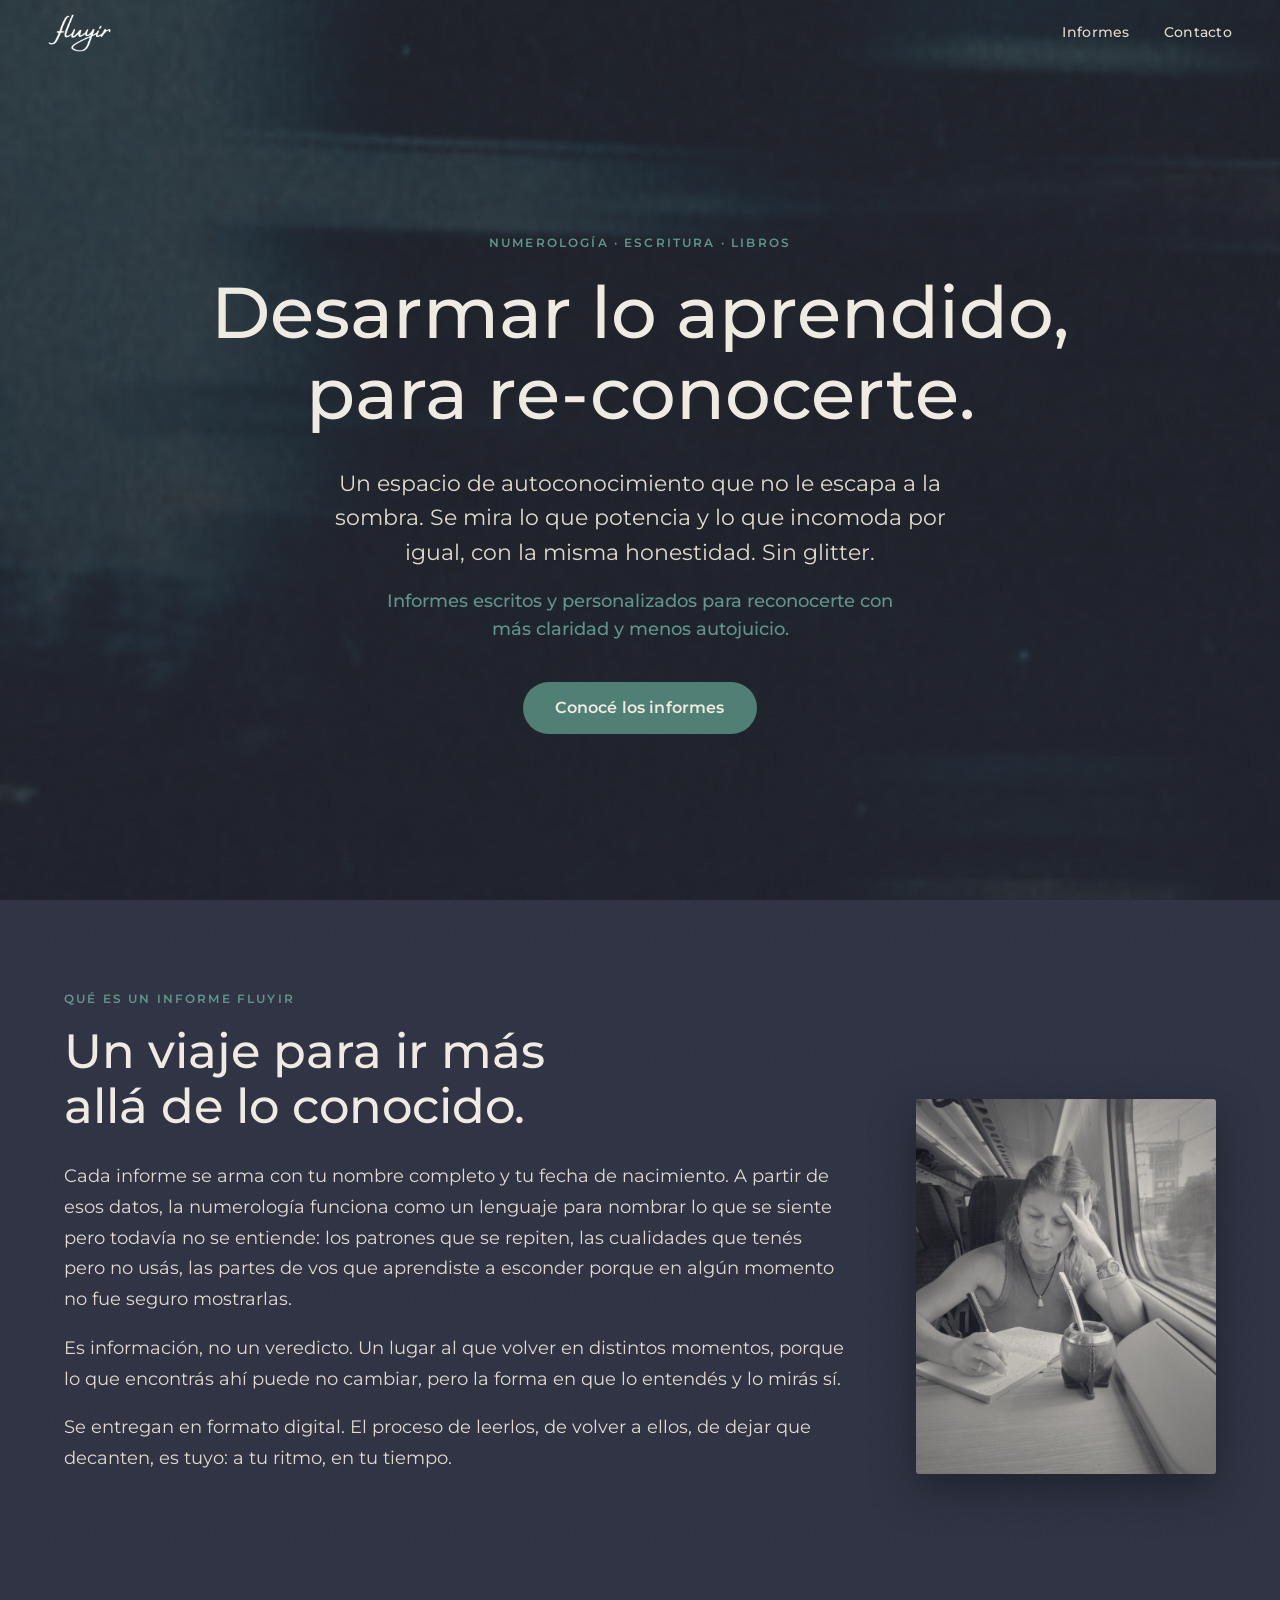
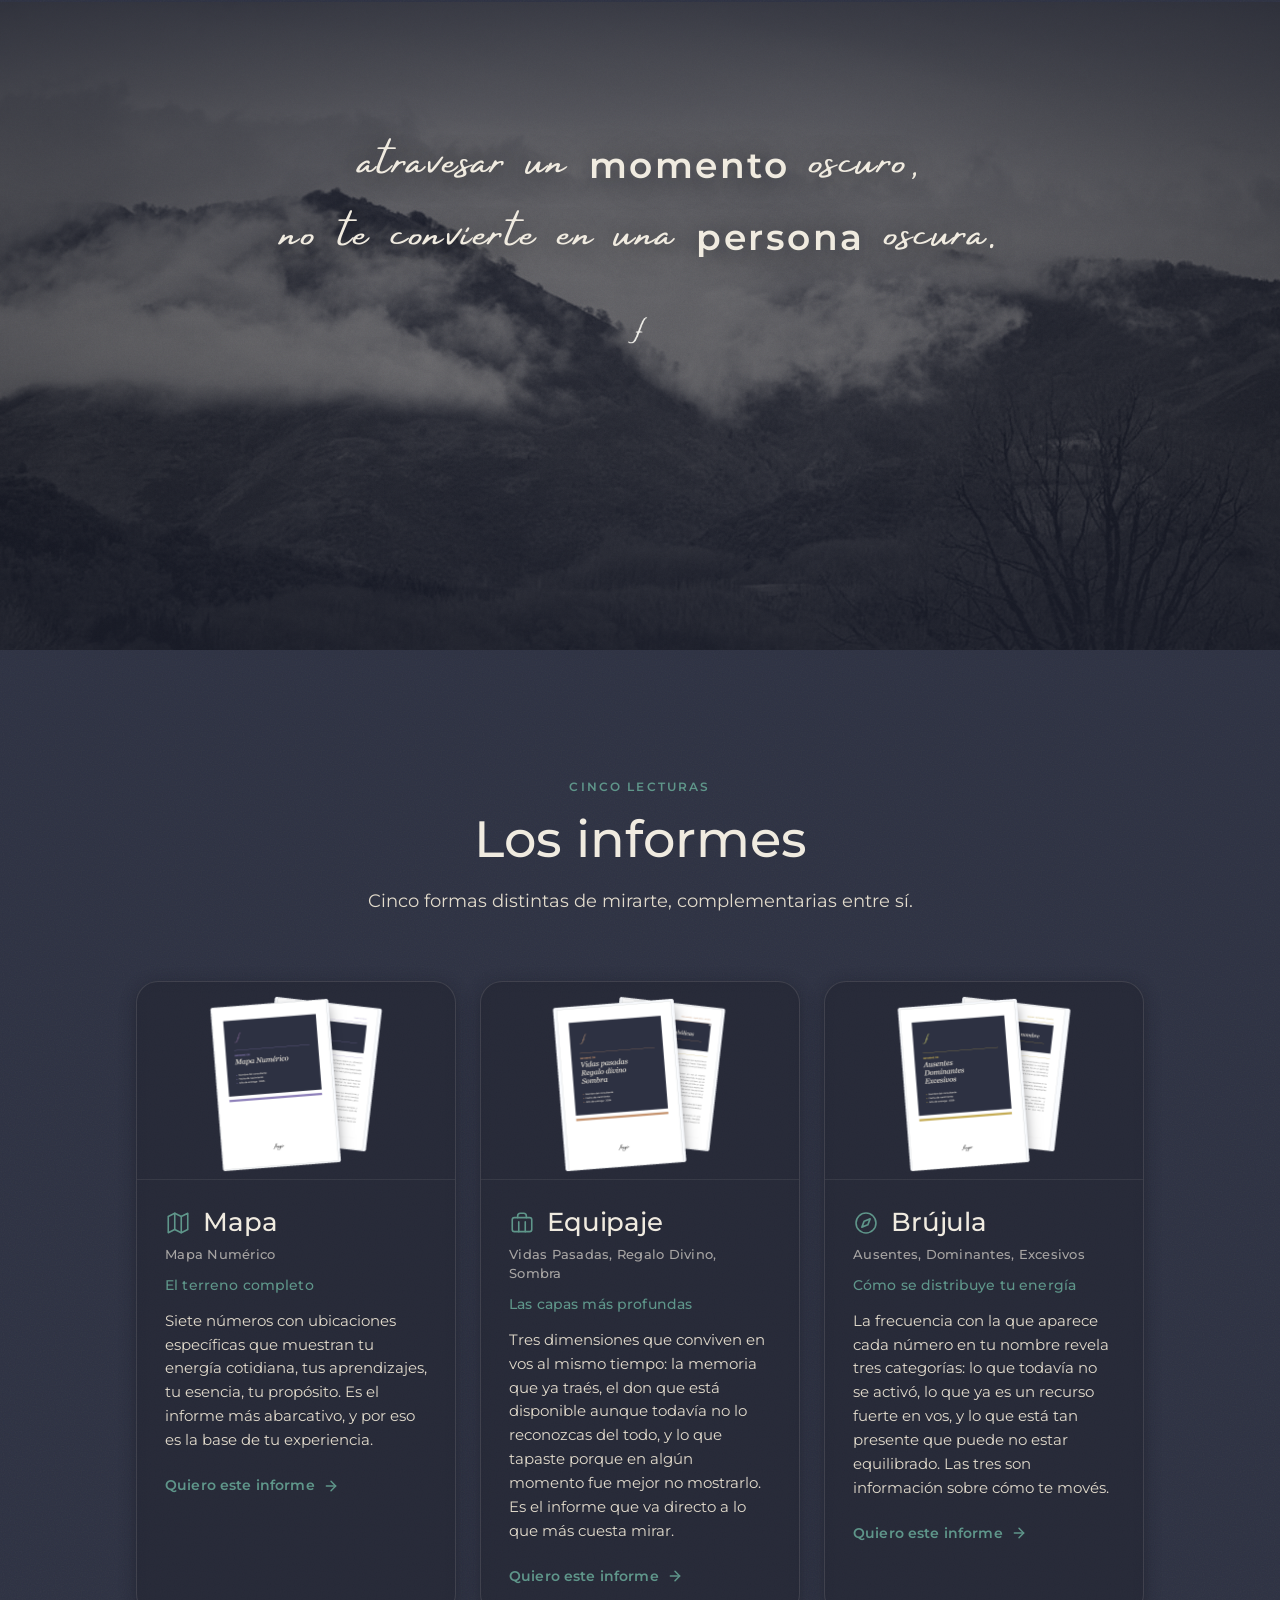
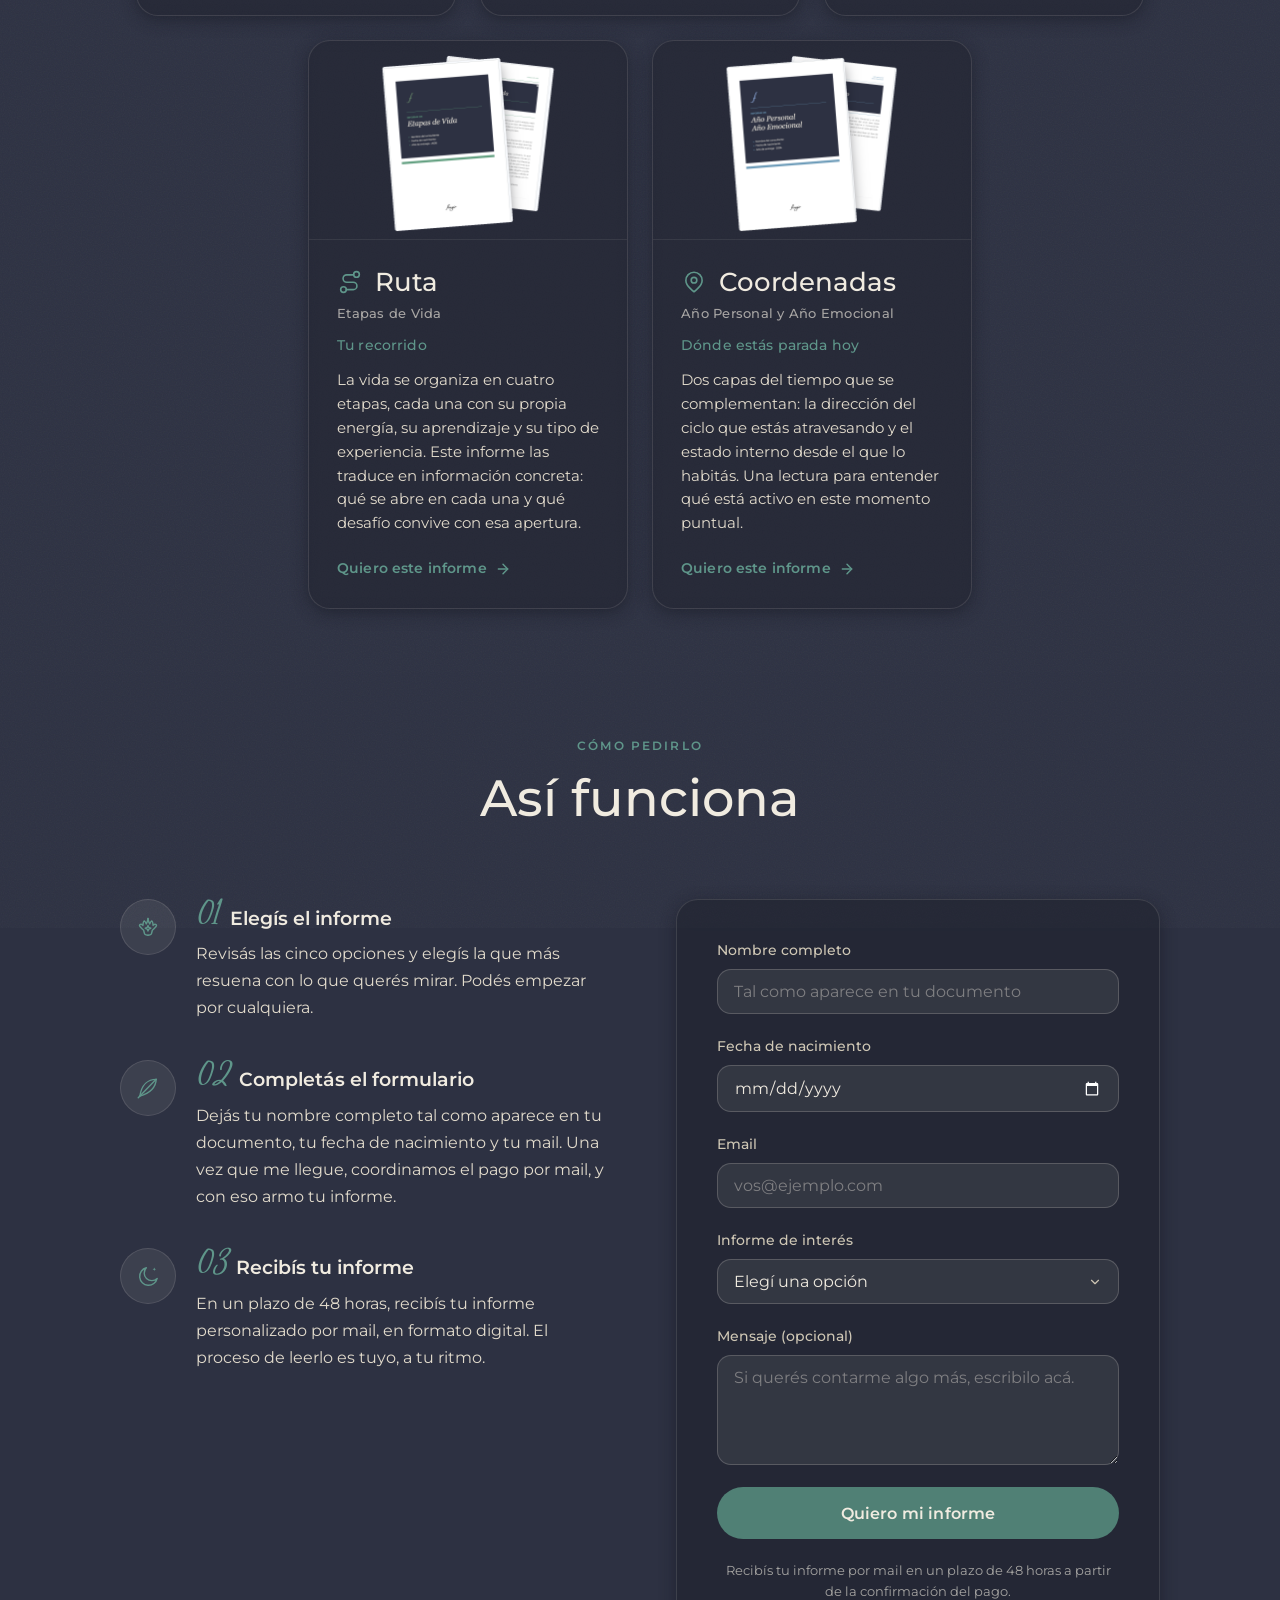
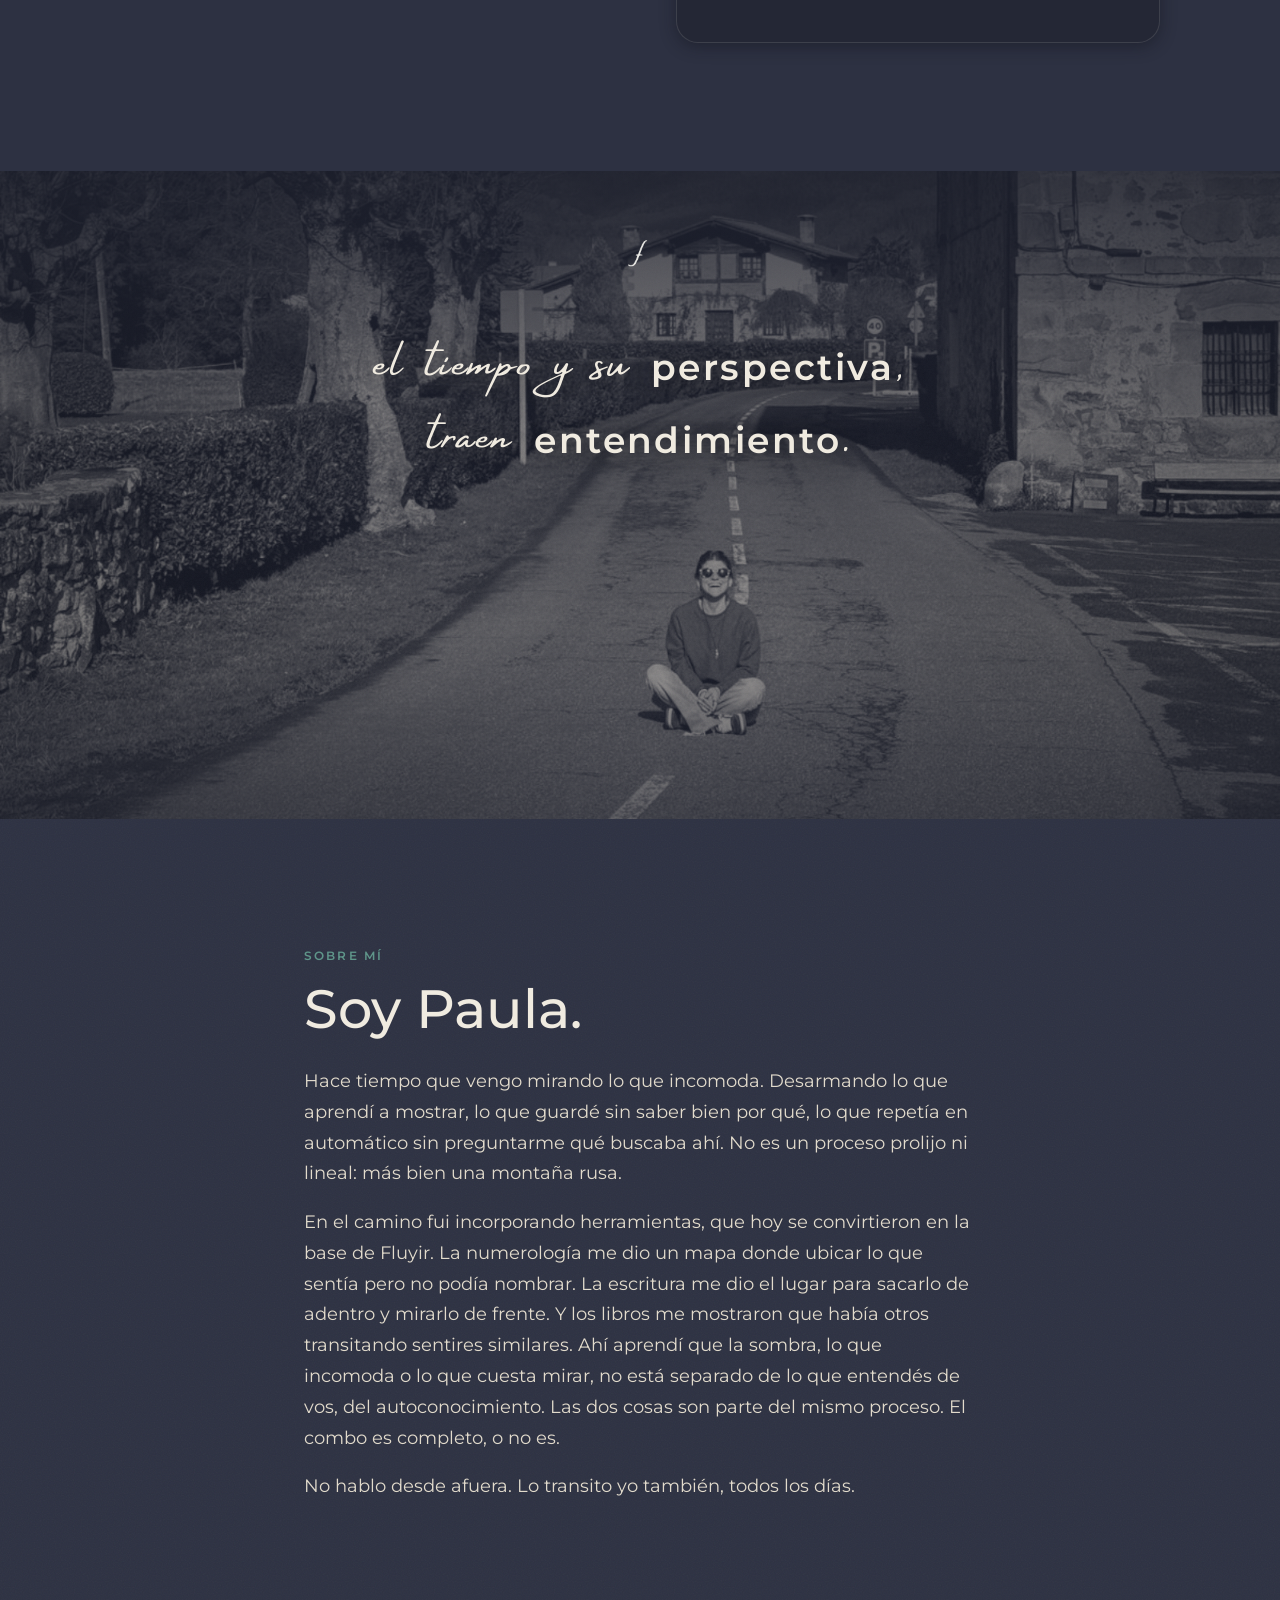
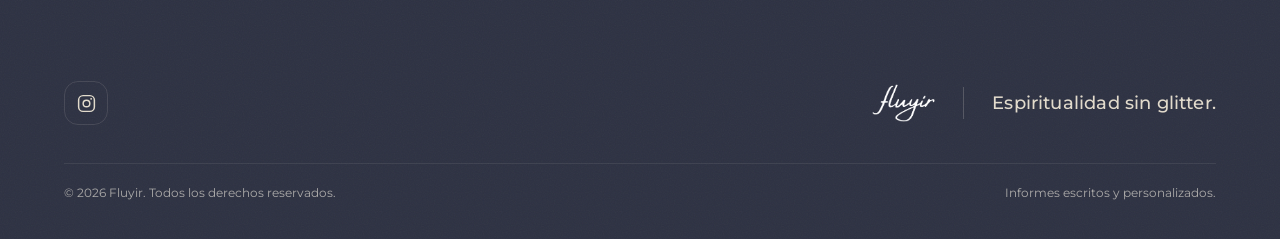
==== index.html @ 2b08aa86 "Mobile: fix date input width, second quote text lower and centered" ====
<!DOCTYPE html>
<html lang="es">
<head>
  <meta charset="utf-8">
  <meta name="viewport" content="width=device-width, initial-scale=1">
  <title>Fluyir · Espiritualidad sin glitter</title>
  <meta name="description" content="Informes escritos y personalizados de numerología para reconocerte con más claridad y menos autojuicio.">

  <link rel="stylesheet" href="_ds/fluyir-design-system-b40d3434-4b3b-41a9-a6b1-4f23c2229881/tokens/fonts.css">
  <link rel="stylesheet" href="_ds/fluyir-design-system-b40d3434-4b3b-41a9-a6b1-4f23c2229881/tokens/colors.css">
  <link rel="stylesheet" href="_ds/fluyir-design-system-b40d3434-4b3b-41a9-a6b1-4f23c2229881/tokens/typography.css">
  <link rel="stylesheet" href="_ds/fluyir-design-system-b40d3434-4b3b-41a9-a6b1-4f23c2229881/tokens/spacing.css">
  <link rel="stylesheet" href="_ds/fluyir-design-system-b40d3434-4b3b-41a9-a6b1-4f23c2229881/tokens/effects.css">
  <link rel="stylesheet" href="_ds/fluyir-design-system-b40d3434-4b3b-41a9-a6b1-4f23c2229881/tokens/base.css">

  <style>
    html { scroll-behavior: smooth; scroll-padding-top: 84px; }
    body { background: var(--night); margin: 0; }

    @keyframes flGlow {
      0%, 100% { opacity: .45; transform: translate(-50%, -50%) scale(1); }
      50%       { opacity: .85; transform: translate(-50%, -50%) scale(1.1); }
    }
    @keyframes flFloat {
      0%, 100% { transform: translateY(0); }
      50%       { transform: translateY(-12px); }
    }

    /* ---- Botones ---- */
    .fl-btn {
      display: inline-flex;
      align-items: center;
      justify-content: center;
      font-family: var(--font-body);
      font-weight: 600;
      letter-spacing: 0.01em;
      border-radius: var(--radius-pill);
      cursor: pointer;
      text-decoration: none;
      border: none;
      transition: background 0.25s var(--ease-flow), color 0.25s var(--ease-flow), transform 0.15s var(--ease-flow);
      white-space: nowrap;
    }
    .fl-btn:hover { transform: translateY(-1px); }
    .fl-btn-primary { background: var(--turquoise); color: var(--cream); }
    .fl-btn-primary:hover { background: var(--turquoise-soft); color: var(--cream); }
    .fl-btn-lg { font-size: 1rem; padding: 0 32px; height: 52px; }
    .fl-btn-full { width: 100%; }

    /* ---- Inputs del formulario ---- */
    .fl-field { display: flex; flex-direction: column; gap: 8px; font-family: var(--font-body); }
    .fl-label { font-size: 0.875rem; font-weight: 500; color: var(--cream-300); }
    .fl-input, .fl-textarea {
      width: 100%;
      padding: 12px 16px;
      font-family: var(--font-body);
      font-size: 1rem;
      color: var(--cream);
      background: var(--cream-a08);
      border: 1px solid var(--border-strong);
      border-radius: var(--radius-md);
      outline: none;
      transition: border-color 0.2s var(--ease-flow), box-shadow 0.2s var(--ease-flow);
      color-scheme: dark;
      box-sizing: border-box;
    }
    .fl-input::placeholder, .fl-textarea::placeholder { color: var(--cream-a40); }
    .fl-input:focus, .fl-textarea:focus {
      border-color: var(--turquoise-soft);
      box-shadow: 0 0 0 3px var(--ring);
    }
    .fl-textarea { resize: vertical; min-height: 110px; }

    /* Select */
    .fl-select {
      width: 100%;
      padding: 12px 44px 12px 16px;
      font-family: var(--font-body);
      font-size: 1rem;
      color: var(--cream);
      background-color: var(--cream-a08);
      background-image: url("data:image/svg+xml,%3Csvg xmlns='http://www.w3.org/2000/svg' width='14' height='14' viewBox='0 0 24 24' fill='none' stroke='%23CFC7B5' stroke-width='2' stroke-linecap='round' stroke-linejoin='round'%3E%3Cpolyline points='6 9 12 15 18 9'/%3E%3C/svg%3E");
      background-repeat: no-repeat;
      background-position: right 16px center;
      border: 1px solid var(--border-strong);
      border-radius: var(--radius-md);
      outline: none;
      appearance: none;
      -webkit-appearance: none;
      cursor: pointer;
      color-scheme: dark;
      box-sizing: border-box;
      transition: border-color 0.2s var(--ease-flow), box-shadow 0.2s var(--ease-flow);
    }
    .fl-select:focus {
      border-color: var(--turquoise-soft);
      box-shadow: 0 0 0 3px var(--ring);
    }
    .fl-select option { background-color: var(--night); color: var(--cream); }

    /* ---- Instagram hover ---- */
    .fl-ig:hover { color: var(--link) !important; border-color: var(--cream-a40) !important; }

    /* ---- Cards: acordeón mobile ---- */
    .fl-card-toggle { display: none; }

    @media (max-width: 760px) {
      /* Lista apilada */
      .fl-cards-wrap { flex-direction: column !important; align-items: stretch !important; }
      .fl-card {
        flex: 1 1 100% !important;
        max-width: 100% !important;
        flex-direction: column !important;
        overflow: hidden !important;
      }

      /* Botón toggle */
      .fl-card-toggle {
        display: flex;
        align-items: center;
        justify-content: space-between;
        gap: 12px;
        width: 100%;
        background: none;
        border: none;
        padding: 18px 20px;
        cursor: pointer;
        text-align: left;
        color: inherit;
        font-family: var(--font-body);
      }
      .fl-card-toggle-left { display: flex; align-items: center; gap: 14px; min-width: 0; }
      .fl-card-toggle-titles { display: flex; flex-direction: column; gap: 5px; min-width: 0; }

      /* Título: grande, peso heading */
      .fl-card-toggle-title {
        font-family: var(--font-body);
        font-size: 1.35rem;
        font-weight: 500;
        color: var(--cream);
        line-height: 1.1;
        letter-spacing: -0.01em;
      }
      /* Tagline: oculto en mobile */
      .fl-card-toggle-sub { display: none; }

      /* Chevron */
      .fl-chevron { flex: none; color: var(--cream-a40); transition: transform 0.3s var(--ease-flow); }
      .fl-card.is-open .fl-chevron { transform: rotate(180deg); color: var(--turquoise-soft); }
      .fl-card.is-open { border-color: var(--turquoise-soft); }

      /* Icono en toggle: un poco más pequeño */
      .fl-card-toggle-left > span svg { width: 20px; height: 20px; }

      /* Header desktop oculto en mobile */
      .fl-card-head-desk { display: none !important; }

      /* Subname y bajada del desktop también ocultos en el encabezado del acordeón */
      .fl-card-content > span { display: none; }

      /* Contenido: oculto por defecto, visible al abrir */
      .fl-card-content {
        display: none !important;
        flex-direction: column;
        align-items: flex-start;
        padding: 0 20px 20px;
        gap: 8px;
        order: 2;
      }
      .fl-card.is-open .fl-card-content { display: flex !important; padding: 4px 20px 20px !important; gap: 6px !important; }
      .fl-card.is-open .fl-card-content p { margin: 0 !important; }
      .fl-card.is-open .fl-card-content a { margin-top: 12px !important; }

      /* Imagen: siempre oculta en mobile; aparece DESPUÉS del texto (order) */
      .fl-card-img-wrap {
        display: none !important;
        order: 3;
        border-bottom: none !important;
        border-top: 1px solid var(--cream-a08);
      }
      .fl-card.is-open .fl-card-img-wrap {
        display: block !important;
        width: 100%;
      }
      .fl-card.is-open .fl-card-img-wrap img {
        aspect-ratio: 16/9;
        object-fit: cover;
        width: 100%;
        border-radius: 0;
        display: block;
      }

      /* Toggle en order 1 para que quede arriba siempre */
      .fl-card-toggle { order: 1; }

      /* Quees: foto de Paula más chica */
      .fl-quees { align-items: center !important; flex-direction: column !important; }
      .fl-quees-img { flex: 1 1 100% !important; max-width: 200px !important; margin: 0 auto !important; }

      /* Sección frase niebla: texto centrado con más padding lateral */
      .fl-frase-niebla { padding-left: clamp(28px,8vw,48px) !important; padding-right: clamp(28px,8vw,48px) !important; align-items: center !important; }
      .fl-frase-niebla > div[data-reveal] { max-width: 100% !important; }

      /* Formulario: inputs y select a tamaño legible, sin cortes */
      .fl-input, .fl-textarea, .fl-select {
        font-size: 0.95rem !important;
        padding: 11px 14px !important;
      }
      .fl-select { padding-right: 36px !important; }
      .fl-label { font-size: 0.8rem !important; }
      .fl-field { gap: 6px !important; }
      #fl-form { gap: 16px !important; padding: 20px !important; }

      /* Input fecha: mismo ancho que los demás */
      input[type="date"].fl-input {
        display: block !important;
        width: 100% !important;
        max-width: 100% !important;
        box-sizing: border-box !important;
      }

      /* Segunda frase (camino-ruta): texto un poco más abajo y centrado, sin tapar la foto */
      .fl-frase-ruta {
        align-items: flex-start !important;
        padding-top: clamp(60px,14vw,100px) !important;
        padding-left: clamp(28px,8vw,48px) !important;
        padding-right: clamp(28px,8vw,48px) !important;
        background-position: center bottom !important;
      }
      .fl-frase-ruta p { font-size: clamp(1.4rem,5vw,2rem) !important; }

      /* Footer: todo centrado en columna */
      .fl-footer-row {
        flex-direction: column !important;
        align-items: center !important;
        justify-content: center !important;
        text-align: center !important;
        gap: 16px !important;
      }
      .fl-footer-row > div { flex-direction: column !important; align-items: center !important; gap: 12px !important; }
      .fl-footer-row > div > span { display: none !important; } /* ocultar separador vertical */
    }

    @media (max-width: 520px) {
      .fl-hero { padding-top: 100px !important; }
      .fl-step { gap: 14px !important; }
      .fl-step-dot { width: 46px !important; height: 46px !important; }
    }
  </style>
</head>
<body>

<div style="position:relative; width:100%; overflow-x:hidden; color:var(--cream); font-family:var(--font-body); --accent-quiet:var(--turquoise-soft); --glow:var(--turquoise-soft);">

  <!-- FONDO COMPLETO (fondoCompleto = true) -->
  <div style="position:fixed; inset:0; z-index:0; background-image:url('assets/fondo-historias-1.png'); background-size:cover; background-position:center; pointer-events:none;"></div>
  <div style="position:fixed; inset:0; z-index:0; background:linear-gradient(180deg, rgba(31,34,46,0.74) 0%, rgba(31,34,46,0.82) 100%); pointer-events:none;"></div>

  <div style="position:relative; z-index:1;">

  <!-- NAV -->
  <nav id="fl-nav" style="position:fixed; top:0; left:0; right:0; z-index:60; display:flex; align-items:center; justify-content:space-between; gap:16px; padding:14px clamp(20px,5vw,48px); background:transparent; transition:transform .35s var(--ease-flow), background .35s var(--ease-flow), backdrop-filter .35s var(--ease-flow);">
    <a href="#top" style="display:flex; align-items:center;"><img src="assets/logo-wordmark-cream-trim.png" alt="fluyir" style="height:38px; width:auto;"></a>
    <div style="display:flex; align-items:center; gap:clamp(18px,4vw,34px);">
      <a href="#informes" style="font-family:var(--font-body); font-size:0.9rem; font-weight:500; letter-spacing:0.02em; color:var(--cream-200);">Informes</a>
      <a href="#contacto" style="font-family:var(--font-body); font-size:0.9rem; font-weight:500; letter-spacing:0.02em; color:var(--cream-200);">Contacto</a>
    </div>
  </nav>

  <!-- HERO · atmosférica (heroVariant = 'atmosferica', showOwnHeroBg = false porque fondoCompleto = true) -->
  <header id="top" class="fl-hero" style="position:relative; min-height:100svh; display:flex; align-items:center; justify-content:center; text-align:center; padding:128px clamp(20px,5vw,48px) clamp(40px,5vw,60px); overflow:hidden;">
    <div class="fl-grain" style="position:absolute; inset:0;"></div>
    <div style="position:relative; max-width:940px;">
      <p class="fl-eyebrow" style="text-align:center;">Numerología · Escritura · Libros</p>
      <h1 style="font-family:var(--font-body); font-weight:500; font-size:clamp(2.4rem,6vw,4.5rem); line-height:1.12; color:var(--cream); margin:20px 0 0; text-wrap:balance;">Desarmar lo aprendido, para re-conocerte.</h1>
      <p style="font-family:var(--font-body); font-weight:400; font-size:clamp(1.05rem,2vw,1.35rem); line-height:1.6; color:var(--cream-200); max-width:640px; margin:32px auto 0;">Un espacio de autoconocimiento que no le escapa a la sombra. Se mira lo que potencia y lo que incomoda por igual, con la misma honestidad. Sin glitter.</p>
      <p style="font-family:var(--font-body); font-weight:500; font-size:clamp(0.95rem,1.5vw,1.1rem); line-height:1.6; color:var(--glow); max-width:540px; margin:18px auto 0;">Informes escritos y personalizados para reconocerte con más claridad y menos autojuicio.</p>
      <div style="margin-top:38px; display:flex; justify-content:center;">
        <a href="#informes" class="fl-btn fl-btn-primary fl-btn-lg">Conocé los informes</a>
      </div>
    </div>
  </header>

  <!-- QUÉ ES UN INFORME -->
  <section style="position:relative; overflow:hidden; padding:clamp(56px,7vw,92px) clamp(20px,5vw,48px) clamp(76px,10vw,132px); background:transparent;">
    <div class="fl-grain" style="position:absolute; inset:0; pointer-events:none;"></div>
    <div data-reveal class="fl-quees" style="position:relative; max-width:var(--container-wide); margin:0 auto; display:flex; flex-wrap:wrap; gap:clamp(36px,6vw,72px); align-items:flex-end;">
      <div style="flex:1 1 440px; min-width:0;">
        <p class="fl-eyebrow">Qué es un informe Fluyir</p>
        <h2 style="font-family:var(--font-body); font-weight:500; font-size:clamp(1.9rem,4.4vw,3rem); line-height:1.16; color:var(--cream); margin:16px 0 0; text-wrap:balance;">Un viaje para ir más allá de lo conocido.</h2>
        <p style="font-size:clamp(1rem,1.6vw,1.1rem); line-height:1.75; color:var(--cream-200); margin:26px 0 0;">Cada informe se arma con tu nombre completo y tu fecha de nacimiento. A partir de esos datos, la numerología funciona como un lenguaje para nombrar lo que se siente pero todavía no se entiende: los patrones que se repiten, las cualidades que tenés pero no usás, las partes de vos que aprendiste a esconder porque en algún momento no fue seguro mostrarlas.</p>
        <p style="font-size:clamp(1rem,1.6vw,1.1rem); line-height:1.75; color:var(--cream-200); margin:18px 0 0;">Es información, no un veredicto. Un lugar al que volver en distintos momentos, porque lo que encontrás ahí puede no cambiar, pero la forma en que lo entendés y lo mirás sí.</p>
        <p style="font-size:clamp(1rem,1.6vw,1.1rem); line-height:1.75; color:var(--cream-200); margin:18px 0 0;">Se entregan en formato digital. El proceso de leerlos, de volver a ellos, de dejar que decanten, es tuyo: a tu ritmo, en tu tiempo.</p>
      </div>
      <div class="fl-quees-img" style="flex:0 1 300px; max-width:320px;">
        <img src="assets/escritura-tren.png" alt="Paula escribiendo" style="display:block; width:100%; aspect-ratio:4/5; object-fit:cover; border-radius:3px; box-shadow:var(--shadow-lg);">
      </div>
    </div>
  </section>

  <!-- FRASE DESTACADA · niebla -->
  <section class="fl-frase-niebla" style="position:relative; min-height:clamp(440px,72vh,660px); display:flex; align-items:flex-start; justify-content:center; text-align:center; padding:clamp(64px,9vw,120px) clamp(20px,5vw,48px); background-image:url('assets/montana-niebla.png'); background-size:cover; background-position:center; overflow:hidden;">
    <div style="position:absolute; inset:0; background:linear-gradient(180deg, rgba(28,31,44,0.82) 0%, rgba(28,31,44,0.42) 40%, rgba(28,31,44,0.30) 70%, rgba(28,31,44,0.58) 100%);"></div>
    <div class="fl-grain" style="position:absolute; inset:0;"></div>
    <div data-reveal style="position:relative; max-width:880px; margin:0;">
      <p style="font-family:var(--font-script); font-weight:400; font-size:clamp(1.9rem,4.4vw,3.1rem); line-height:1.35; letter-spacing:0.05em; color:var(--cream); margin:0; text-wrap:balance; text-shadow:0 2px 28px rgba(12,14,20,0.55);">atravesar un <span style="font-family:var(--font-body); font-weight:600; font-size:0.72em;">momento</span> oscuro,<br>no te convierte en una <span style="font-family:var(--font-body); font-weight:600; font-size:0.72em;">persona</span> oscura.</p>
      <img src="assets/iso-f-cream.png" alt="fluyir" style="width:clamp(58px,7vw,86px); height:auto; display:block; margin:24px auto 0; opacity:0.92;">
    </div>
  </section>

  <!-- LOS INFORMES -->
  <section id="informes" style="position:relative; overflow:hidden; scroll-margin-top:84px; padding:clamp(76px,10vw,132px) clamp(20px,5vw,48px) clamp(44px,5vw,68px); background:transparent;">
    <div class="fl-grain" style="position:absolute; inset:0; pointer-events:none;"></div>
    <div style="position:relative; max-width:var(--container-wide); margin:0 auto;">
      <div data-reveal style="text-align:center; max-width:660px; margin:0 auto clamp(44px,6vw,64px);">
        <p class="fl-eyebrow" style="text-align:center;">Cinco lecturas</p>
        <h2 style="font-family:var(--font-body); font-weight:500; font-size:clamp(2.1rem,5vw,3.2rem); line-height:1.14; color:var(--cream); margin:14px 0 0;">Los informes</h2>
        <p style="font-size:clamp(1rem,1.6vw,1.15rem); line-height:1.65; color:var(--cream-200); margin:18px 0 0;">Cinco formas distintas de mirarte, complementarias entre sí.</p>
      </div>
      <div class="fl-cards-wrap" style="display:flex; flex-wrap:wrap; justify-content:center; gap:24px; max-width:1008px; margin:0 auto;">

        <!-- Card: Mapa -->
        <div class="fl-card" style="flex:0 0 320px; max-width:320px; display:flex; flex-direction:column; align-items:flex-start; background:rgba(31,34,46,0.55); backdrop-filter:blur(10px); -webkit-backdrop-filter:blur(10px); border:1px solid var(--border); border-radius:var(--radius-lg); overflow:hidden; box-shadow:var(--shadow-md);">
          <!-- Header mobile (toggle) -->
          <button class="fl-card-toggle" aria-expanded="false" data-card>
            <div class="fl-card-toggle-left">
              <span style="display:inline-flex; flex:none; color:var(--accent-quiet);">
                <svg width="22" height="22" viewBox="0 0 24 24" fill="none" stroke="currentColor" stroke-width="1.5" stroke-linecap="round" stroke-linejoin="round"><polygon points="3 6 9 3 15 6 21 3 21 18 15 21 9 18 3 21"></polygon><line x1="9" y1="3" x2="9" y2="18"></line><line x1="15" y1="6" x2="15" y2="21"></line></svg>
              </span>
              <div class="fl-card-toggle-titles">
                <span class="fl-card-toggle-title">Mapa</span>
                <span class="fl-card-toggle-sub">Mapa Numérico · El terreno completo</span>
              </div>
            </div>
            <svg class="fl-chevron" width="18" height="18" viewBox="0 0 24 24" fill="none" stroke="currentColor" stroke-width="2" stroke-linecap="round" stroke-linejoin="round"><polyline points="6 9 12 15 18 9"></polyline></svg>
          </button>
          <!-- Imagen -->
          <div class="fl-card-img-wrap" style="width:100%; border-bottom:1px solid var(--cream-a08); overflow:hidden; aspect-ratio:16/10; background:transparent;">
            <img src="assets/mockt-mapa-numerico.png" alt="Vista previa del informe" style="display:block; width:100%; aspect-ratio:16/10; object-fit:cover;">
          </div>
          <!-- Contenido -->
          <div class="fl-card-content" style="display:flex; flex-direction:column; align-items:flex-start; padding:clamp(20px,2.8vw,28px);">
            <div class="fl-card-head-desk" style="display:flex; align-items:center; gap:12px;">
              <span style="display:inline-flex; flex:none; color:var(--accent-quiet);">
                <svg width="26" height="26" viewBox="0 0 24 24" fill="none" stroke="currentColor" stroke-width="1.5" stroke-linecap="round" stroke-linejoin="round"><polygon points="3 6 9 3 15 6 21 3 21 18 15 21 9 18 3 21"></polygon><line x1="9" y1="3" x2="9" y2="18"></line><line x1="15" y1="6" x2="15" y2="21"></line></svg>
              </span>
              <h3 style="font-family:var(--font-body); font-weight:500; font-size:clamp(1.32rem,3vw,1.65rem); line-height:1.08; letter-spacing:-0.005em; color:var(--cream); margin:0;">Mapa</h3>
            </div>
            <span style="display:block; font-family:var(--font-body); font-size:0.8rem; font-weight:500; letter-spacing:0.02em; color:var(--cream-a64); margin-top:8px;">Mapa Numérico</span>
            <span style="display:block; font-family:var(--font-body); font-size:0.9rem; font-weight:500; letter-spacing:0.01em; color:var(--glow); margin-top:11px;">El terreno completo</span>
            <p style="font-size:0.92rem; line-height:1.62; color:var(--cream-200); margin:13px 0 0;">Siete números con ubicaciones específicas que muestran tu energía cotidiana, tus aprendizajes, tu esencia, tu propósito. Es el informe más abarcativo, y por eso es la base de tu experiencia.</p>
            <a href="#contacto" data-informe="Mapa" class="fl-ver-informe" style="display:inline-flex; align-items:center; gap:8px; margin-top:22px; text-decoration:none; font-family:var(--font-body); font-size:0.9rem; font-weight:600; color:var(--link); letter-spacing:0.01em;">
              <span>Quiero este informe</span>
              <svg width="16" height="16" viewBox="0 0 24 24" fill="none" stroke="currentColor" stroke-width="2.2" stroke-linecap="round" stroke-linejoin="round"><line x1="5" y1="12" x2="19" y2="12"></line><polyline points="12 5 19 12 12 19"></polyline></svg>
            </a>
          </div>
        </div>

        <!-- Card: Equipaje -->
        <div class="fl-card" style="flex:0 0 320px; max-width:320px; display:flex; flex-direction:column; align-items:flex-start; background:rgba(31,34,46,0.55); backdrop-filter:blur(10px); -webkit-backdrop-filter:blur(10px); border:1px solid var(--border); border-radius:var(--radius-lg); overflow:hidden; box-shadow:var(--shadow-md);">
          <button class="fl-card-toggle" aria-expanded="false" data-card>
            <div class="fl-card-toggle-left">
              <span style="display:inline-flex; flex:none; color:var(--accent-quiet);">
                <svg width="22" height="22" viewBox="0 0 24 24" fill="none" stroke="currentColor" stroke-width="1.5" stroke-linecap="round" stroke-linejoin="round"><rect x="3" y="7" width="18" height="13" rx="2"></rect><path d="M8 7V5.5A2.5 2.5 0 0 1 10.5 3h3A2.5 2.5 0 0 1 16 5.5V7"></path><line x1="9" y1="11" x2="9" y2="20"></line><line x1="15" y1="11" x2="15" y2="20"></line></svg>
              </span>
              <div class="fl-card-toggle-titles">
                <span class="fl-card-toggle-title">Equipaje</span>
                <span class="fl-card-toggle-sub">Vidas Pasadas · Las capas más profundas</span>
              </div>
            </div>
            <svg class="fl-chevron" width="18" height="18" viewBox="0 0 24 24" fill="none" stroke="currentColor" stroke-width="2" stroke-linecap="round" stroke-linejoin="round"><polyline points="6 9 12 15 18 9"></polyline></svg>
          </button>
          <div class="fl-card-img-wrap" style="width:100%; border-bottom:1px solid var(--cream-a08); overflow:hidden; aspect-ratio:16/10; background:transparent;">
            <img src="assets/mockt-vidas-pasadas.png" alt="Vista previa del informe" style="display:block; width:100%; aspect-ratio:16/10; object-fit:cover;">
          </div>
          <div class="fl-card-content" style="display:flex; flex-direction:column; align-items:flex-start; padding:clamp(20px,2.8vw,28px);">
            <div class="fl-card-head-desk" style="display:flex; align-items:center; gap:12px;">
              <span style="display:inline-flex; flex:none; color:var(--accent-quiet);">
                <svg width="26" height="26" viewBox="0 0 24 24" fill="none" stroke="currentColor" stroke-width="1.5" stroke-linecap="round" stroke-linejoin="round"><rect x="3" y="7" width="18" height="13" rx="2"></rect><path d="M8 7V5.5A2.5 2.5 0 0 1 10.5 3h3A2.5 2.5 0 0 1 16 5.5V7"></path><line x1="9" y1="11" x2="9" y2="20"></line><line x1="15" y1="11" x2="15" y2="20"></line></svg>
              </span>
              <h3 style="font-family:var(--font-body); font-weight:500; font-size:clamp(1.32rem,3vw,1.65rem); line-height:1.08; letter-spacing:-0.005em; color:var(--cream); margin:0;">Equipaje</h3>
            </div>
            <span style="display:block; font-family:var(--font-body); font-size:0.8rem; font-weight:500; letter-spacing:0.02em; color:var(--cream-a64); margin-top:8px;">Vidas Pasadas, Regalo Divino, Sombra</span>
            <span style="display:block; font-family:var(--font-body); font-size:0.9rem; font-weight:500; letter-spacing:0.01em; color:var(--glow); margin-top:11px;">Las capas más profundas</span>
            <p style="font-size:0.92rem; line-height:1.62; color:var(--cream-200); margin:13px 0 0;">Tres dimensiones que conviven en vos al mismo tiempo: la memoria que ya traés, el don que está disponible aunque todavía no lo reconozcas del todo, y lo que tapaste porque en algún momento fue mejor no mostrarlo. Es el informe que va directo a lo que más cuesta mirar.</p>
            <a href="#contacto" data-informe="Equipaje" class="fl-ver-informe" style="display:inline-flex; align-items:center; gap:8px; margin-top:22px; text-decoration:none; font-family:var(--font-body); font-size:0.9rem; font-weight:600; color:var(--link); letter-spacing:0.01em;">
              <span>Quiero este informe</span>
              <svg width="16" height="16" viewBox="0 0 24 24" fill="none" stroke="currentColor" stroke-width="2.2" stroke-linecap="round" stroke-linejoin="round"><line x1="5" y1="12" x2="19" y2="12"></line><polyline points="12 5 19 12 12 19"></polyline></svg>
            </a>
          </div>
        </div>

        <!-- Card: Brújula -->
        <div class="fl-card" style="flex:0 0 320px; max-width:320px; display:flex; flex-direction:column; align-items:flex-start; background:rgba(31,34,46,0.55); backdrop-filter:blur(10px); -webkit-backdrop-filter:blur(10px); border:1px solid var(--border); border-radius:var(--radius-lg); overflow:hidden; box-shadow:var(--shadow-md);">
          <button class="fl-card-toggle" aria-expanded="false" data-card>
            <div class="fl-card-toggle-left">
              <span style="display:inline-flex; flex:none; color:var(--accent-quiet);">
                <svg width="22" height="22" viewBox="0 0 24 24" fill="none" stroke="currentColor" stroke-width="1.5" stroke-linecap="round" stroke-linejoin="round"><circle cx="12" cy="12" r="9.2"></circle><polygon points="15.8 8.2 13.7 13.7 8.2 15.8 10.3 10.3 15.8 8.2"></polygon></svg>
              </span>
              <div class="fl-card-toggle-titles">
                <span class="fl-card-toggle-title">Brújula</span>
                <span class="fl-card-toggle-sub">Ausentes, Dominantes · Tu energía</span>
              </div>
            </div>
            <svg class="fl-chevron" width="18" height="18" viewBox="0 0 24 24" fill="none" stroke="currentColor" stroke-width="2" stroke-linecap="round" stroke-linejoin="round"><polyline points="6 9 12 15 18 9"></polyline></svg>
          </button>
          <div class="fl-card-img-wrap" style="width:100%; border-bottom:1px solid var(--cream-a08); overflow:hidden; aspect-ratio:16/10; background:transparent;">
            <img src="assets/mockt-grilla.png" alt="Vista previa del informe" style="display:block; width:100%; aspect-ratio:16/10; object-fit:cover;">
          </div>
          <div class="fl-card-content" style="display:flex; flex-direction:column; align-items:flex-start; padding:clamp(20px,2.8vw,28px);">
            <div class="fl-card-head-desk" style="display:flex; align-items:center; gap:12px;">
              <span style="display:inline-flex; flex:none; color:var(--accent-quiet);">
                <svg width="26" height="26" viewBox="0 0 24 24" fill="none" stroke="currentColor" stroke-width="1.5" stroke-linecap="round" stroke-linejoin="round"><circle cx="12" cy="12" r="9.2"></circle><polygon points="15.8 8.2 13.7 13.7 8.2 15.8 10.3 10.3 15.8 8.2"></polygon></svg>
              </span>
              <h3 style="font-family:var(--font-body); font-weight:500; font-size:clamp(1.32rem,3vw,1.65rem); line-height:1.08; letter-spacing:-0.005em; color:var(--cream); margin:0;">Brújula</h3>
            </div>
            <span style="display:block; font-family:var(--font-body); font-size:0.8rem; font-weight:500; letter-spacing:0.02em; color:var(--cream-a64); margin-top:8px;">Ausentes, Dominantes, Excesivos</span>
            <span style="display:block; font-family:var(--font-body); font-size:0.9rem; font-weight:500; letter-spacing:0.01em; color:var(--glow); margin-top:11px;">Cómo se distribuye tu energía</span>
            <p style="font-size:0.92rem; line-height:1.62; color:var(--cream-200); margin:13px 0 0;">La frecuencia con la que aparece cada número en tu nombre revela tres categorías: lo que todavía no se activó, lo que ya es un recurso fuerte en vos, y lo que está tan presente que puede no estar equilibrado. Las tres son información sobre cómo te movés.</p>
            <a href="#contacto" data-informe="Brújula" class="fl-ver-informe" style="display:inline-flex; align-items:center; gap:8px; margin-top:22px; text-decoration:none; font-family:var(--font-body); font-size:0.9rem; font-weight:600; color:var(--link); letter-spacing:0.01em;">
              <span>Quiero este informe</span>
              <svg width="16" height="16" viewBox="0 0 24 24" fill="none" stroke="currentColor" stroke-width="2.2" stroke-linecap="round" stroke-linejoin="round"><line x1="5" y1="12" x2="19" y2="12"></line><polyline points="12 5 19 12 12 19"></polyline></svg>
            </a>
          </div>
        </div>

        <!-- Card: Ruta -->
        <div class="fl-card" style="flex:0 0 320px; max-width:320px; display:flex; flex-direction:column; align-items:flex-start; background:rgba(31,34,46,0.55); backdrop-filter:blur(10px); -webkit-backdrop-filter:blur(10px); border:1px solid var(--border); border-radius:var(--radius-lg); overflow:hidden; box-shadow:var(--shadow-md);">
          <button class="fl-card-toggle" aria-expanded="false" data-card>
            <div class="fl-card-toggle-left">
              <span style="display:inline-flex; flex:none; color:var(--accent-quiet);">
                <svg width="22" height="22" viewBox="0 0 24 24" fill="none" stroke="currentColor" stroke-width="1.5" stroke-linecap="round" stroke-linejoin="round"><circle cx="6" cy="19" r="2.6"></circle><circle cx="18" cy="5" r="2.6"></circle><path d="M8.6 19h6.4a3.4 3.4 0 0 0 0-6.8H9a3.4 3.4 0 0 1 0-6.8h6.4"></path></svg>
              </span>
              <div class="fl-card-toggle-titles">
                <span class="fl-card-toggle-title">Ruta</span>
                <span class="fl-card-toggle-sub">Etapas de Vida · Tu recorrido</span>
              </div>
            </div>
            <svg class="fl-chevron" width="18" height="18" viewBox="0 0 24 24" fill="none" stroke="currentColor" stroke-width="2" stroke-linecap="round" stroke-linejoin="round"><polyline points="6 9 12 15 18 9"></polyline></svg>
          </button>
          <div class="fl-card-img-wrap" style="width:100%; border-bottom:1px solid var(--cream-a08); overflow:hidden; aspect-ratio:16/10; background:transparent;">
            <img src="assets/mockt-etapas-de-vida.png" alt="Vista previa del informe" style="display:block; width:100%; aspect-ratio:16/10; object-fit:cover;">
          </div>
          <div class="fl-card-content" style="display:flex; flex-direction:column; align-items:flex-start; padding:clamp(20px,2.8vw,28px);">
            <div class="fl-card-head-desk" style="display:flex; align-items:center; gap:12px;">
              <span style="display:inline-flex; flex:none; color:var(--accent-quiet);">
                <svg width="26" height="26" viewBox="0 0 24 24" fill="none" stroke="currentColor" stroke-width="1.5" stroke-linecap="round" stroke-linejoin="round"><circle cx="6" cy="19" r="2.6"></circle><circle cx="18" cy="5" r="2.6"></circle><path d="M8.6 19h6.4a3.4 3.4 0 0 0 0-6.8H9a3.4 3.4 0 0 1 0-6.8h6.4"></path></svg>
              </span>
              <h3 style="font-family:var(--font-body); font-weight:500; font-size:clamp(1.32rem,3vw,1.65rem); line-height:1.08; letter-spacing:-0.005em; color:var(--cream); margin:0;">Ruta</h3>
            </div>
            <span style="display:block; font-family:var(--font-body); font-size:0.8rem; font-weight:500; letter-spacing:0.02em; color:var(--cream-a64); margin-top:8px;">Etapas de Vida</span>
            <span style="display:block; font-family:var(--font-body); font-size:0.9rem; font-weight:500; letter-spacing:0.01em; color:var(--glow); margin-top:11px;">Tu recorrido</span>
            <p style="font-size:0.92rem; line-height:1.62; color:var(--cream-200); margin:13px 0 0;">La vida se organiza en cuatro etapas, cada una con su propia energía, su aprendizaje y su tipo de experiencia. Este informe las traduce en información concreta: qué se abre en cada una y qué desafío convive con esa apertura.</p>
            <a href="#contacto" data-informe="Ruta" class="fl-ver-informe" style="display:inline-flex; align-items:center; gap:8px; margin-top:22px; text-decoration:none; font-family:var(--font-body); font-size:0.9rem; font-weight:600; color:var(--link); letter-spacing:0.01em;">
              <span>Quiero este informe</span>
              <svg width="16" height="16" viewBox="0 0 24 24" fill="none" stroke="currentColor" stroke-width="2.2" stroke-linecap="round" stroke-linejoin="round"><line x1="5" y1="12" x2="19" y2="12"></line><polyline points="12 5 19 12 12 19"></polyline></svg>
            </a>
          </div>
        </div>

        <!-- Card: Coordenadas -->
        <div class="fl-card" style="flex:0 0 320px; max-width:320px; display:flex; flex-direction:column; align-items:flex-start; background:rgba(31,34,46,0.55); backdrop-filter:blur(10px); -webkit-backdrop-filter:blur(10px); border:1px solid var(--border); border-radius:var(--radius-lg); overflow:hidden; box-shadow:var(--shadow-md);">
          <button class="fl-card-toggle" aria-expanded="false" data-card>
            <div class="fl-card-toggle-left">
              <span style="display:inline-flex; flex:none; color:var(--accent-quiet);">
                <svg width="22" height="22" viewBox="0 0 24 24" fill="none" stroke="currentColor" stroke-width="1.5" stroke-linecap="round" stroke-linejoin="round"><path d="M19.5 10.5c0 5.2-7.5 10.5-7.5 10.5S4.5 15.7 4.5 10.5a7.5 7.5 0 0 1 15 0Z"></path><circle cx="12" cy="10.3" r="2.6"></circle></svg>
              </span>
              <div class="fl-card-toggle-titles">
                <span class="fl-card-toggle-title">Coordenadas</span>
                <span class="fl-card-toggle-sub">Año Personal · Dónde estás hoy</span>
              </div>
            </div>
            <svg class="fl-chevron" width="18" height="18" viewBox="0 0 24 24" fill="none" stroke="currentColor" stroke-width="2" stroke-linecap="round" stroke-linejoin="round"><polyline points="6 9 12 15 18 9"></polyline></svg>
          </button>
          <div class="fl-card-img-wrap" style="width:100%; border-bottom:1px solid var(--cream-a08); overflow:hidden; aspect-ratio:16/10; background:transparent;">
            <img src="assets/mockt-ano-personal.png" alt="Vista previa del informe" style="display:block; width:100%; aspect-ratio:16/10; object-fit:cover;">
          </div>
          <div class="fl-card-content" style="display:flex; flex-direction:column; align-items:flex-start; padding:clamp(20px,2.8vw,28px);">
            <div class="fl-card-head-desk" style="display:flex; align-items:center; gap:12px;">
              <span style="display:inline-flex; flex:none; color:var(--accent-quiet);">
                <svg width="26" height="26" viewBox="0 0 24 24" fill="none" stroke="currentColor" stroke-width="1.5" stroke-linecap="round" stroke-linejoin="round"><path d="M19.5 10.5c0 5.2-7.5 10.5-7.5 10.5S4.5 15.7 4.5 10.5a7.5 7.5 0 0 1 15 0Z"></path><circle cx="12" cy="10.3" r="2.6"></circle></svg>
              </span>
              <h3 style="font-family:var(--font-body); font-weight:500; font-size:clamp(1.32rem,3vw,1.65rem); line-height:1.08; letter-spacing:-0.005em; color:var(--cream); margin:0;">Coordenadas</h3>
            </div>
            <span style="display:block; font-family:var(--font-body); font-size:0.8rem; font-weight:500; letter-spacing:0.02em; color:var(--cream-a64); margin-top:8px;">Año Personal y Año Emocional</span>
            <span style="display:block; font-family:var(--font-body); font-size:0.9rem; font-weight:500; letter-spacing:0.01em; color:var(--glow); margin-top:11px;">Dónde estás parada hoy</span>
            <p style="font-size:0.92rem; line-height:1.62; color:var(--cream-200); margin:13px 0 0;">Dos capas del tiempo que se complementan: la dirección del ciclo que estás atravesando y el estado interno desde el que lo habitás. Una lectura para entender qué está activo en este momento puntual.</p>
            <a href="#contacto" data-informe="Coordenadas" class="fl-ver-informe" style="display:inline-flex; align-items:center; gap:8px; margin-top:22px; text-decoration:none; font-family:var(--font-body); font-size:0.9rem; font-weight:600; color:var(--link); letter-spacing:0.01em;">
              <span>Quiero este informe</span>
              <svg width="16" height="16" viewBox="0 0 24 24" fill="none" stroke="currentColor" stroke-width="2.2" stroke-linecap="round" stroke-linejoin="round"><line x1="5" y1="12" x2="19" y2="12"></line><polyline points="12 5 19 12 12 19"></polyline></svg>
            </a>
          </div>
        </div>

      </div>
    </div>
  </section>

  <!-- ASÍ FUNCIONA + FORMULARIO -->
  <section id="contacto" style="position:relative; overflow:hidden; scroll-margin-top:84px; padding:clamp(44px,5vw,68px) clamp(20px,5vw,48px) clamp(76px,10vw,132px); background:transparent;">
    <div class="fl-grain" style="position:absolute; inset:0; pointer-events:none;"></div>
    <div style="position:relative; max-width:var(--container-wide); margin:0 auto;">
      <div data-reveal style="text-align:center; max-width:620px; margin:0 auto clamp(48px,6vw,72px);">
        <p class="fl-eyebrow" style="text-align:center;">Cómo pedirlo</p>
        <h2 style="font-family:var(--font-body); font-weight:500; font-size:clamp(2.1rem,5vw,3.2rem); line-height:1.14; color:var(--cream); margin:14px 0 0;">Así funciona</h2>
      </div>

      <div style="display:grid; grid-template-columns:repeat(auto-fit, minmax(min(100%, 360px), 1fr)); gap:clamp(40px,6vw,72px); align-items:start; max-width:1040px; margin:0 auto;">

        <!-- Pasos -->
        <div data-reveal style="display:flex; flex-direction:column; gap:clamp(26px,3.4vw,38px);">

          <div class="fl-step" style="display:flex; align-items:flex-start; gap:20px;">
            <div class="fl-step-dot" style="flex:none; width:56px; height:56px; border-radius:50%; display:flex; align-items:center; justify-content:center; background:var(--cream-a08); border:1px solid var(--border); color:var(--turquoise-soft);">
              <svg width="26" height="26" viewBox="0 0 24 24" fill="none" stroke="currentColor" stroke-width="1.3" stroke-linecap="round" stroke-linejoin="round"><path d="M12 4 Q12.3 7 13.6 9.2 Q14.5 6.8 15.4 6.4 Q16.4 6.8 16.7 10.6 Q17.6 9 19.2 9.6 Q20.6 10.2 19 12 Q17.6 13.6 16 15 Q15.6 17 15 18.6 Q14.2 19.6 12 19.6"></path><path d="M12 4 Q11.7 7 10.4 9.2 Q9.5 6.8 8.6 6.4 Q7.6 6.8 7.3 10.6 Q6.4 9 4.8 9.6 Q3.4 10.2 5 12 Q6.4 13.6 8 15 Q8.4 17 9 18.6 Q9.8 19.6 12 19.6"></path><path d="M12 10.6 l.75 1.8 1.8.75 -1.8.75 -.75 1.8 -.75 -1.8 -1.8 -.75 1.8 -.75 z"></path></svg>
            </div>
            <div style="flex:1; min-width:0;">
              <div style="display:flex; align-items:baseline; gap:10px;">
                <span style="font-family:var(--font-script); font-size:1.5rem; letter-spacing:0.05em; color:var(--turquoise-soft); line-height:1;">01</span>
                <h3 style="font-family:var(--font-body); font-weight:600; font-size:1.18rem; color:var(--cream); margin:0;">Elegís el informe</h3>
              </div>
              <p style="font-size:0.98rem; line-height:1.72; color:var(--cream-200); margin:8px 0 0;">Revisás las cinco opciones y elegís la que más resuena con lo que querés mirar. Podés empezar por cualquiera.</p>
            </div>
          </div>

          <div class="fl-step" style="display:flex; align-items:flex-start; gap:20px;">
            <div class="fl-step-dot" style="flex:none; width:56px; height:56px; border-radius:50%; display:flex; align-items:center; justify-content:center; background:var(--cream-a08); border:1px solid var(--border); color:var(--turquoise-soft);">
              <svg width="26" height="26" viewBox="0 0 24 24" fill="none" stroke="currentColor" stroke-width="1.3" stroke-linecap="round" stroke-linejoin="round"><path d="M19.5 4 C 12 4 6 9 4.5 19.5"></path><path d="M19.5 4 C 19.5 11 14 17 4.5 19.5"></path><path d="M19.5 4 L 3 21"></path></svg>
            </div>
            <div style="flex:1; min-width:0;">
              <div style="display:flex; align-items:baseline; gap:10px;">
                <span style="font-family:var(--font-script); font-size:1.5rem; letter-spacing:0.05em; color:var(--turquoise-soft); line-height:1;">02</span>
                <h3 style="font-family:var(--font-body); font-weight:600; font-size:1.18rem; color:var(--cream); margin:0;">Completás el formulario</h3>
              </div>
              <p style="font-size:0.98rem; line-height:1.72; color:var(--cream-200); margin:8px 0 0;">Dejás tu nombre completo tal como aparece en tu documento, tu fecha de nacimiento y tu mail. Una vez que me llegue, coordinamos el pago por mail, y con eso armo tu informe.</p>
            </div>
          </div>

          <div class="fl-step" style="display:flex; align-items:flex-start; gap:20px;">
            <div class="fl-step-dot" style="flex:none; width:56px; height:56px; border-radius:50%; display:flex; align-items:center; justify-content:center; background:var(--cream-a08); border:1px solid var(--border); color:var(--turquoise-soft);">
              <svg width="26" height="26" viewBox="0 0 24 24" fill="none" stroke="currentColor" stroke-width="1.3" stroke-linecap="round" stroke-linejoin="round"><path d="M20.5 14.2 A8.2 8.2 0 1 1 10.5 4.4 A6.3 6.3 0 0 0 20.5 14.2 Z"></path><path d="M17.8 4.2 l.45 1.15 1.15.45 -1.15.45 -.45 1.15 -.45 -1.15 -1.15 -.45 1.15 -.45 z" fill="currentColor" stroke="none"></path></svg>
            </div>
            <div style="flex:1; min-width:0;">
              <div style="display:flex; align-items:baseline; gap:10px;">
                <span style="font-family:var(--font-script); font-size:1.5rem; letter-spacing:0.05em; color:var(--turquoise-soft); line-height:1;">03</span>
                <h3 style="font-family:var(--font-body); font-weight:600; font-size:1.18rem; color:var(--cream); margin:0;">Recibís tu informe</h3>
              </div>
              <p style="font-size:0.98rem; line-height:1.72; color:var(--cream-200); margin:8px 0 0;">En un plazo de 48 horas, recibís tu informe personalizado por mail, en formato digital. El proceso de leerlo es tuyo, a tu ritmo.</p>
            </div>
          </div>
        </div>

        <!-- Formulario -->
        <div data-reveal>
          <form id="fl-form" style="display:flex; flex-direction:column; gap:22px; background:rgba(31,34,46,0.60); backdrop-filter:blur(10px); -webkit-backdrop-filter:blur(10px); border:1px solid var(--border); border-radius:var(--radius-lg); padding:clamp(28px,4vw,40px); box-shadow:var(--shadow-md);">
            <label class="fl-field">
              <span class="fl-label">Nombre completo</span>
              <input id="fl-nombre-completo" class="fl-input" name="nombre" placeholder="Tal como aparece en tu documento" required>
            </label>
            <label class="fl-field">
              <span class="fl-label">Fecha de nacimiento</span>
              <input id="fl-fecha-de-nacimiento" class="fl-input" name="nacimiento" type="date" required>
            </label>
            <label class="fl-field">
              <span class="fl-label">Email</span>
              <input id="fl-email" class="fl-input" name="email" type="email" placeholder="vos@ejemplo.com" required>
            </label>
            <label class="fl-field">
              <span class="fl-label">Informe de interés</span>
              <select id="fl-select-informe" name="informe" class="fl-select" required>
                <option value="" disabled selected>Elegí una opción</option>
                <option value="Mapa">Mapa</option>
                <option value="Equipaje">Equipaje</option>
                <option value="Brújula">Brújula</option>
                <option value="Ruta">Ruta</option>
                <option value="Coordenadas">Coordenadas</option>
                <option value="No estoy segura, quiero asesoramiento">No estoy segura, quiero asesoramiento</option>
              </select>
            </label>
            <label class="fl-field">
              <span class="fl-label">Mensaje (opcional)</span>
              <textarea id="fl-mensaje-(opcional)" class="fl-textarea" name="mensaje" rows="4" placeholder="Si querés contarme algo más, escribilo acá."></textarea>
            </label>
            <button type="submit" class="fl-btn fl-btn-primary fl-btn-lg fl-btn-full">Quiero mi informe</button>
            <p style="font-size:0.8rem; color:var(--cream-a64); text-align:center; line-height:1.6; margin:0;">Recibís tu informe por mail en un plazo de 48 horas a partir de la confirmación del pago.</p>
          </form>

          <div id="fl-success" style="display:none; text-align:center; background:var(--surface-alt); border:1px solid var(--border-strong); border-radius:var(--radius-lg); padding:clamp(40px,7vw,64px) clamp(28px,5vw,48px); box-shadow:var(--shadow-lg);">
            <img src="assets/iso-f-cream.png" alt="" style="width:56px; margin:0 auto 8px; opacity:0.9;">
            <p style="font-family:var(--font-body); font-weight:600; font-size:clamp(1.6rem,4vw,2.3rem); line-height:1.2; color:var(--cream); margin:14px 0 0;">Gracias. Recibí tus datos.</p>
            <p style="font-size:1rem; line-height:1.72; color:var(--cream-200); max-width:420px; margin:18px auto 0;">Te voy a escribir por mail para coordinar el pago. Una vez confirmado, en 48 horas tenés tu informe personalizado, en formato digital.</p>
            <button id="fl-reset" style="margin-top:28px; background:none; border:1px solid var(--border-strong); border-radius:var(--radius-pill); padding:10px 22px; cursor:pointer; font-family:var(--font-body); font-size:0.9rem; font-weight:500; color:var(--cream-200);">Pedir otro informe</button>
          </div>
        </div>

      </div>
    </div>
  </section>

  <!-- FRASE DESTACADA 2 -->
  <section class="fl-frase-ruta" style="position:relative; min-height:clamp(440px,72vh,660px); display:flex; align-items:flex-start; justify-content:center; text-align:center; padding:clamp(20px,3vw,40px) clamp(20px,5vw,48px) clamp(56px,8vw,104px); background-image:url('assets/camino-ruta.png'); background-size:cover; background-position:center; overflow:hidden;">
    <div style="position:absolute; inset:0; background:linear-gradient(180deg, rgba(28,31,44,0.82) 0%, rgba(28,31,44,0.42) 40%, rgba(28,31,44,0.30) 70%, rgba(28,31,44,0.58) 100%);"></div>
    <div class="fl-grain" style="position:absolute; inset:0;"></div>
    <div data-reveal style="position:relative; max-width:880px; margin:0;">
      <img src="assets/iso-f-cream.png" alt="fluyir" style="width:clamp(58px,7vw,86px); height:auto; display:block; margin:0 auto 24px; opacity:0.92;">
      <p style="font-family:var(--font-script); font-weight:400; font-size:clamp(1.9rem,4.4vw,3.1rem); line-height:1.35; letter-spacing:0.05em; color:var(--cream); margin:0; text-wrap:balance; text-shadow:0 2px 28px rgba(12,14,20,0.55);">el tiempo y su <span style="font-family:var(--font-body); font-weight:600; font-size:0.72em;">perspectiva</span>, traen <span style="font-family:var(--font-body); font-weight:600; font-size:0.72em;">entendimiento</span>.</p>
    </div>
  </section>

  <!-- SOBRE MÍ -->
  <section style="position:relative; padding:clamp(76px,10vw,132px) clamp(20px,5vw,48px); background:transparent; overflow:hidden;">
    <div class="fl-grain" style="position:absolute; inset:0;"></div>
    <div data-reveal style="position:relative; max-width:var(--container-prose); margin:0 auto;">
      <p class="fl-eyebrow">Sobre mí</p>
      <h2 style="font-family:var(--font-body); font-weight:500; font-size:clamp(2.1rem,5vw,3.4rem); line-height:1.12; color:var(--cream); margin:14px 0 0;">Soy Paula.</h2>
      <p style="font-size:clamp(1rem,1.6vw,1.1rem); line-height:1.75; color:var(--cream-200); margin:26px 0 0;">Hace tiempo que vengo mirando lo que incomoda. Desarmando lo que aprendí a mostrar, lo que guardé sin saber bien por qué, lo que repetía en automático sin preguntarme qué buscaba ahí. No es un proceso prolijo ni lineal: más bien una montaña rusa.</p>
      <p style="font-size:clamp(1rem,1.6vw,1.1rem); line-height:1.75; color:var(--cream-200); margin:18px 0 0;">En el camino fui incorporando herramientas, que hoy se convirtieron en la base de Fluyir. La numerología me dio un mapa donde ubicar lo que sentía pero no podía nombrar. La escritura me dio el lugar para sacarlo de adentro y mirarlo de frente. Y los libros me mostraron que había otros transitando sentires similares. Ahí aprendí que la sombra, lo que incomoda o lo que cuesta mirar, no está separado de lo que entendés de vos, del autoconocimiento. Las dos cosas son parte del mismo proceso. El combo es completo, o no es.</p>
      <p style="font-size:clamp(1rem,1.6vw,1.1rem); line-height:1.75; color:var(--cream-200); margin:18px 0 0;">No hablo desde afuera. Lo transito yo también, todos los días.</p>
    </div>
  </section>

  <!-- FOOTER -->
  <footer style="position:relative; overflow:hidden; background:transparent; padding:clamp(34px,4vw,52px) clamp(20px,5vw,48px) clamp(24px,3vw,36px);">
    <div class="fl-grain" style="position:absolute; inset:0; pointer-events:none;"></div>
    <div style="max-width:var(--container-wide); margin:0 auto; display:flex; flex-wrap:wrap; gap:clamp(20px,4vw,40px); justify-content:space-between; align-items:center; position:relative;" class="fl-footer-row">
      <a href="https://instagram.com/fluyir22" target="_blank" rel="noopener" aria-label="Instagram · @fluyir22" class="fl-ig" style="display:inline-flex; align-items:center; justify-content:center; width:44px; height:44px; border-radius:var(--radius-md); color:var(--cream-200); border:1px solid var(--cream-a12); transition:color .3s var(--ease-flow), border-color .3s var(--ease-flow);">
        <svg width="21" height="21" viewBox="0 0 24 24" fill="none" stroke="currentColor" stroke-width="1.7" stroke-linecap="round" stroke-linejoin="round"><rect x="3" y="3" width="18" height="18" rx="5"></rect><circle cx="12" cy="12" r="3.8"></circle><circle cx="17.3" cy="6.7" r="1.1" fill="currentColor" stroke="none"></circle></svg>
      </a>
      <div style="display:flex; align-items:center; gap:clamp(18px,3vw,28px);">
        <img src="assets/logo-wordmark-cream-trim.png" alt="fluyir" style="height:38px; width:auto;">
        <span style="flex:none; width:1px; height:32px; background:var(--cream-a20);"></span>
        <p style="font-family:var(--font-body); font-weight:500; font-size:clamp(0.95rem,1.5vw,1.1rem); letter-spacing:0.01em; color:var(--cream-200); margin:0;">Espiritualidad sin glitter.</p>
      </div>
    </div>
    <div style="max-width:var(--container-wide); margin:clamp(26px,3.5vw,38px) auto 0; padding-top:20px; border-top:1px solid var(--cream-a08); display:flex; flex-wrap:wrap; gap:12px; justify-content:space-between; font-size:0.76rem; color:var(--cream-a64);">
      <span>© <span id="fl-year"></span> Fluyir. Todos los derechos reservados.</span>
      <span>Informes escritos y personalizados.</span>
    </div>
  </footer>

  </div>
</div>

<script>
  // Año dinámico
  document.getElementById('fl-year').textContent = new Date().getFullYear();

  // Nav hide/show on scroll
  (function () {
    var nav = document.getElementById('fl-nav');
    if (!nav) return;
    var lastY = window.scrollY || 0, ticking = false;
    var apply = function () {
      var y = window.scrollY || 0;
      if (y > lastY + 4 && y > 90) nav.style.transform = 'translateY(-110%)';
      else if (y < lastY - 4 || y <= 24) nav.style.transform = 'translateY(0)';
      lastY = y; ticking = false;
    };
    window.addEventListener('scroll', function () { if (!ticking) { ticking = true; requestAnimationFrame(apply); } }, { passive: true });
    apply();
  })();

  // Reveal on scroll
  (function () {
    var els = Array.from(document.querySelectorAll('[data-reveal]'));
    var reduce = window.matchMedia && window.matchMedia('(prefers-reduced-motion: reduce)').matches;
    if (reduce || !('IntersectionObserver' in window)) {
      els.forEach(function (el) { el.style.opacity = '1'; el.style.transform = 'none'; });
      return;
    }
    els.forEach(function (el) {
      el.style.opacity = '0';
      el.style.transform = 'translateY(24px)';
      el.style.transition = 'opacity 720ms cubic-bezier(0.22,0.61,0.36,1), transform 720ms cubic-bezier(0.22,0.61,0.36,1)';
    });
    var io = new IntersectionObserver(function (entries) {
      entries.forEach(function (e) {
        if (e.isIntersecting) { e.target.style.opacity = '1'; e.target.style.transform = 'none'; io.unobserve(e.target); }
      });
    }, { threshold: 0.12, rootMargin: '0px 0px -8% 0px' });
    els.forEach(function (el) { io.observe(el); });
  })();

  // Acordeón de cards en mobile
  document.querySelectorAll('.fl-card-toggle').forEach(function (btn) {
    btn.addEventListener('click', function () {
      var card = this.closest('.fl-card');
      var isOpen = card.classList.contains('is-open');
      // Cerrar todas
      document.querySelectorAll('.fl-card.is-open').forEach(function (c) {
        c.classList.remove('is-open');
        c.querySelector('.fl-card-toggle').setAttribute('aria-expanded', 'false');
      });
      // Abrir la tocada (si estaba cerrada)
      if (!isOpen) {
        card.classList.add('is-open');
        this.setAttribute('aria-expanded', 'true');
        // Centrar la card en pantalla después de que el DOM se expanda
        setTimeout(function () {
          card.scrollIntoView({ behavior: 'smooth', block: 'center' });
        }, 50);
      }
    });
  });

  // "Ver informe" → preselect en el formulario y scroll al contacto
  document.querySelectorAll('.fl-ver-informe').forEach(function (link) {
    link.addEventListener('click', function (e) {
      e.preventDefault();
      var informe = this.getAttribute('data-informe');
      var sel = document.getElementById('fl-select-informe');
      if (sel && informe) sel.value = informe;
      var contacto = document.getElementById('contacto');
      if (contacto) { var y = contacto.getBoundingClientRect().top + window.scrollY - 78; window.scrollTo({ top: y, behavior: 'smooth' }); }
    });
  });

  // Preselect desde URL param ?informe=Mapa
  (function () {
    try {
      var key = new URLSearchParams(window.location.search).get('informe');
      if (!key) return;
      setTimeout(function () {
        var sel = document.getElementById('fl-select-informe');
        if (sel) { var opt = Array.from(sel.options).find(function (o) { return o.value === key; }); if (opt) sel.value = key; }
        var c = document.getElementById('contacto');
        if (c) { var y = c.getBoundingClientRect().top + window.scrollY - 78; window.scrollTo({ top: y, behavior: 'smooth' }); }
      }, 120);
    } catch (e) {}
  })();

  // Formulario
  var form = document.getElementById('fl-form');
  var success = document.getElementById('fl-success');
  var resetBtn = document.getElementById('fl-reset');

  form.addEventListener('submit', function (e) {
    e.preventDefault();
    var val = function (id) { var el = document.getElementById(id); return el ? el.value : ''; };
    try {
      var data = new FormData();
      data.append('nombre', val('fl-nombre-completo'));
      var nac = val('fl-fecha-de-nacimiento');
      var nacFmt = /^\d{4}-\d{2}-\d{2}$/.test(nac) ? nac.split('-').reverse().join('-') : nac;
      data.append('nacimiento', nacFmt);
      data.append('email', val('fl-email'));
      data.append('mensaje', val('fl-mensaje-(opcional)'));
      var sel = form.querySelector('select[name="informe"]');
      data.append('informe', sel ? sel.value : '');
      fetch('https://script.google.com/macros/s/AKfycbyFeCvdJgL8_hYvJ3XxKoP6eCE7xmW4R-YYwEi_ld5C8n1tAaAYosnGK9lvGgq8jz09/exec', { method: 'POST', body: data, mode: 'no-cors' });
    } catch (err) {}
    form.style.display = 'none';
    success.style.display = 'block';
  });

  resetBtn.addEventListener('click', function () {
    form.reset();
    success.style.display = 'none';
    form.style.display = 'flex';
  });
</script>

</body>
</html>
---- _ds/fluyir-design-system-b40d3434-4b3b-41a9-a6b1-4f23c2229881/tokens/fonts.css ----
/* ============================================================
   FLUYIR · Webfonts
   ------------------------------------------------------------
   · Amsterdam Four  (script, logo/titles)  → self-hosted .ttf  [client-supplied]
   · Corporative     (sans, body/UI)        → Montserrat (Google) [client's favorite]
   · Editorial serif (long-form blog)        → Cormorant Garamond  [Fluyir DS addition]
   Rockwell from the brief is intentionally omitted (client rejected it).
   NOTE: @import must precede @font-face per CSS spec.
   ============================================================ */

/* Sans (Montserrat) + editorial serif (Cormorant Garamond) from Google Fonts */
@import url('https://fonts.googleapis.com/css2?family=Montserrat:ital,wght@0,300;0,400;0,500;0,600;0,700;1,400&family=Cormorant+Garamond:ital,wght@0,400;0,500;0,600;1,400&display=swap');

/* Amsterdam Four — the real brand script, self-hosted */
@font-face {
  font-family: 'Amsterdam Four';
  src: url('../assets/fonts/amsterdam-four.ttf') format('truetype');
  font-weight: 400;
  font-style: normal;
  font-display: swap;
}
---- _ds/fluyir-design-system-b40d3434-4b3b-41a9-a6b1-4f23c2229881/tokens/colors.css ----
/* ============================================================
   FLUYIR · Color tokens
   Palette extracted from the brand brief (08. Identidad Visual).
   Dark, contemplative, cinematic. Cream on night-blue is primary.
   ============================================================ */
:root {
  /* ---- Brand core (named) ---- */
  --night:       #2D3142;  /* Azul Noche — primary background & logo */
  --cream:       #F0EBE0;  /* Crema — text on dark, cream logo */
  --turquoise:   #508075;  /* Turquesa Apagado — natural accent & alt background */
  --teal-mid:    #5F7E80;  /* Teal Medio — secondary, skies, balance */

  /* ---- Tonal extensions (derived for UI depth) ---- */
  --night-900:   #1F222E;  /* deeper than night — app chrome, recessed */
  --night-800:   #2D3142;  /* = --night */
  --night-700:   #383D52;  /* raised surface on night */
  --night-600:   #474D66;  /* hover raise / hairline-strong */

  /* Turquesa Apagado ramp (built around #508075) — the organic register */
  --turquoise-900: #1E302C; /* deepest */
  --turquoise-800: #2C443E;
  --turquoise-700: #3D5F56; /* raised turquoise surface */
  --turquoise-600: #508075; /* = --turquoise (base) */
  --turquoise-soft: #5F968A; /* lighter turquoise, hover/links */

  --cream-100:   #F0EBE0;  /* = --cream */
  --cream-200:   #E2DBCC;  /* slightly dimmed cream */
  --cream-300:   #CFC7B5;  /* muted cream / captions */

  /* ---- Warm accents (the "destellos de luz cálida") ----
     NOTE: warm tones are reserved for IMAGERY / ATMOSPHERE only
     (photo light flashes, hero/quote glow). They are NOT used as UI
     chrome — the interface accent is turquoise (see SEMANTIC ALIASES). */
  --ember:       #C98A4B;  /* amber — warm light in imagery */
  --ember-soft:  #D9A86E;  /* lighter amber */
  --glow:        #E6C49A;  /* peach / durazno — warm light highlight */
  --gold:        #CBA15A;  /* dorado — fine detail, eyebrows, dividers */

  /* ---- Functional (kept muted, never neon) ---- */
  --positive:    #7FA98A;  /* sage green */
  --caution:     #C98A4B;  /* reuse ember */
  --critical:    #B06A5E;  /* dusty terracotta */

  /* ---- Alpha helpers on cream (for borders / overlays on dark) ---- */
  --cream-a08:   rgba(240,235,224,0.08);
  --cream-a12:   rgba(240,235,224,0.12);
  --cream-a20:   rgba(240,235,224,0.20);
  --cream-a40:   rgba(240,235,224,0.40);
  --cream-a64:   rgba(240,235,224,0.64);
  --night-a40:   rgba(31,34,46,0.40);
  --night-a64:   rgba(31,34,46,0.64);

  /* ============================================================
     SEMANTIC ALIASES — prefer these in components
     ============================================================ */
  --bg:              var(--night);
  --bg-deep:         var(--night-900);
  --surface:         var(--night-700);
  --surface-alt:     var(--turquoise-800);
  --surface-raised:  var(--night-600);

  --text:            var(--cream);
  --text-muted:      var(--cream-300);
  --text-faint:      var(--cream-a64);
  --text-on-accent:  var(--cream);

  /* Interface accent = Turquesa Apagado. Warm tones (ember/glow) stay in imagery only. */
  --accent:          var(--turquoise);
  --accent-hover:    var(--turquoise-soft);
  --accent-quiet:    var(--gold);        /* eyebrows / fine detail */
  --highlight:       var(--glow);        /* warm atmospheric glow (imagery) */

  --border:          var(--cream-a12);
  --border-strong:   var(--cream-a20);
  --ring:            rgba(80,128,117,0.55); /* turquoise focus ring */

  --link:            var(--turquoise-soft);
}
---- _ds/fluyir-design-system-b40d3434-4b3b-41a9-a6b1-4f23c2229881/tokens/typography.css ----
/* ============================================================
   FLUYIR · Typography tokens
   Script for brand voice + display; Montserrat for everything UI;
   Cormorant for long-form editorial (blog/Substack).
   ============================================================ */
:root {
  /* ---- Families ---- */
  --font-script: 'Amsterdam Four', 'Brush Script MT', cursive;  /* brand script — self-hosted */
  --font-sans:   'Montserrat', system-ui, -apple-system, sans-serif;  /* ~ Corporative */
  --font-serif:  'Cormorant Garamond', Georgia, serif;                /* editorial */

  /* ---- Semantic roles ---- */
  --font-display: var(--font-script); /* hero titles, featured phrases, signature */
  --font-body:    var(--font-sans);   /* UI, body, nav, carousels */
  --font-editorial: var(--font-serif);/* blog longform, pull-quotes in articles */

  /* ---- Type scale (rem, 16px base) ---- */
  --text-2xs:  0.6875rem; /* 11px */
  --text-xs:   0.75rem;   /* 12px */
  --text-sm:   0.875rem;  /* 14px */
  --text-base: 1rem;      /* 16px */
  --text-md:   1.125rem;  /* 18px */
  --text-lg:   1.375rem;  /* 22px */
  --text-xl:   1.75rem;   /* 28px */
  --text-2xl:  2.25rem;   /* 36px */
  --text-3xl:  3rem;      /* 48px */
  --text-4xl:  4rem;      /* 64px */
  --text-5xl:  5.5rem;    /* 88px — script hero */

  /* ---- Weights ---- */
  --fw-light:    300; /* @kind font */
  --fw-regular:  400; /* @kind font */
  --fw-medium:   500; /* @kind font */
  --fw-semibold: 600; /* @kind font */
  --fw-bold:     700; /* @kind font */

  /* ---- Line heights ---- */
  --lh-tight:   1.1;  /* @kind font */
  --lh-snug:    1.25; /* @kind font */
  --lh-normal:  1.5;  /* @kind font */
  --lh-relaxed: 1.7;  /* @kind font */

  /* ---- Letter spacing ---- */
  --ls-tight:  -0.02em; /* @kind font */
  --ls-normal: 0;       /* @kind font */
  --ls-wide:   0.04em;  /* @kind font */
  --ls-caps:   0.18em;  /* @kind font */
}
---- _ds/fluyir-design-system-b40d3434-4b3b-41a9-a6b1-4f23c2229881/tokens/spacing.css ----
/* ============================================================
   FLUYIR · Spacing & layout tokens
   Calm, breathing layouts — "cada post respira". Generous space.
   8px base rhythm.
   ============================================================ */
:root {
  --space-0:   0;
  --space-1:   0.25rem;  /* 4 */
  --space-2:   0.5rem;   /* 8 */
  --space-3:   0.75rem;  /* 12 */
  --space-4:   1rem;     /* 16 */
  --space-5:   1.5rem;   /* 24 */
  --space-6:   2rem;     /* 32 */
  --space-7:   3rem;     /* 48 */
  --space-8:   4rem;     /* 64 */
  --space-9:   6rem;     /* 96 */
  --space-10:  8rem;     /* 128 */

  /* ---- Container widths ---- */
  --container-prose:  42rem;  /* 672 — editorial reading measure */
  --container-narrow: 34rem;  /* 544 — app cards / forms */
  --container-wide:   72rem;  /* 1152 — marketing sections */

  /* ---- Page gutters ---- */
  --gutter:        1.5rem;
  --gutter-lg:     3rem;
}
---- _ds/fluyir-design-system-b40d3434-4b3b-41a9-a6b1-4f23c2229881/tokens/effects.css ----
/* ============================================================
   FLUYIR · Effects — radii, borders, shadows, blur, motion
   Soft & organic but elegant. Shadows are deep and quiet on dark.
   ============================================================ */
:root {
  /* ---- Corner radii (soft, organic) ---- */
  --radius-xs:   4px;
  --radius-sm:   8px;
  --radius-md:   14px;
  --radius-lg:   22px;
  --radius-xl:   32px;
  --radius-pill: 999px;

  /* ---- Borders ---- */
  --border-hairline: 1px solid var(--border);
  --border-soft:     1px solid var(--border-strong);

  /* ---- Shadows (quiet, deep — for a dark UI) ---- */
  --shadow-sm:   0 1px 2px rgba(17,20,28,0.40);
  --shadow-md:   0 4px 16px rgba(17,20,28,0.45);
  --shadow-lg:   0 14px 40px rgba(17,20,28,0.55);
  --shadow-xl:   0 28px 70px rgba(17,20,28,0.60);
  /* warm glow — for accent/hero moments, used sparingly */
  --shadow-glow: 0 0 48px rgba(201,138,75,0.22);
  /* soft inner sheen on cream surfaces */
  --shadow-inset: inset 0 1px 0 var(--cream-a08);

  /* ---- Blur (used over photography / atmospheric layers) ---- */
  --blur-sm:  blur(8px); /* @kind other */
  --blur-md:  blur(18px); /* @kind other */
  --blur-lg:  blur(40px); /* @kind other */

  /* ---- Protection gradient (cream text over imagery) ---- */
  --scrim-bottom: linear-gradient(to top, rgba(31,34,46,0.92) 0%, rgba(31,34,46,0.55) 40%, transparent 100%); /* @kind other */
  --scrim-full:   linear-gradient(180deg, rgba(31,34,46,0.30), rgba(31,34,46,0.78)); /* @kind other */

  /* ---- Film grain texture toggle (atmospheric backgrounds) ---- */
  --grain-opacity: 0.05; /* @kind other */

  /* ---- Motion — slow, water-like; nothing bouncy ---- */
  --ease-flow:  cubic-bezier(0.22, 0.61, 0.36, 1); /* @kind other */
  --ease-soft:  cubic-bezier(0.4, 0.0, 0.2, 1);      /* @kind other */
  --dur-fast:   140ms; /* @kind other */
  --dur-base:   240ms; /* @kind other */
  --dur-slow:   420ms; /* @kind other */
  --dur-amble:  720ms; /* @kind other */
}
---- _ds/fluyir-design-system-b40d3434-4b3b-41a9-a6b1-4f23c2229881/tokens/base.css ----
/* ============================================================
   FLUYIR · Base — light reset + element defaults
   (Imported by styles.css; not the entry point itself.)
   ============================================================ */
*, *::before, *::after { box-sizing: border-box; }

html { -webkit-text-size-adjust: 100%; }

body {
  margin: 0;
  background: var(--bg);
  color: var(--text);
  font-family: var(--font-body);
  font-size: var(--text-base);
  font-weight: var(--fw-regular);
  line-height: var(--lh-normal);
  -webkit-font-smoothing: antialiased;
  text-rendering: optimizeLegibility;
}

h1, h2, h3, h4, h5, h6, p, figure { margin: 0; }

a { color: var(--link); text-decoration: none; }
a:hover { color: var(--accent-hover); }

img, svg { display: block; max-width: 100%; }

::selection { background: var(--ember); color: var(--night); }

:focus-visible {
  outline: 2px solid var(--ring);
  outline-offset: 2px;
}

/* Reusable atmospheric helpers ------------------------------- */

/* Eyebrow / small-caps label */
.fl-eyebrow {
  font-family: var(--font-body);
  font-size: var(--text-xs);
  font-weight: var(--fw-semibold);
  letter-spacing: var(--ls-caps);
  text-transform: uppercase;
  color: var(--accent-quiet);
}

/* Script display helper */
.fl-script {
  font-family: var(--font-display);
  font-weight: var(--fw-regular);
  line-height: var(--lh-tight);
}

/* Subtle film-grain layer — apply to a positioned ::after if wanted */
.fl-grain::after {
  content: "";
  position: absolute;
  inset: 0;
  pointer-events: none;
  opacity: var(--grain-opacity);
  background-image: url("data:image/svg+xml,%3Csvg xmlns='http://www.w3.org/2000/svg' width='120' height='120'%3E%3Cfilter id='n'%3E%3CfeTurbulence type='fractalNoise' baseFrequency='0.85' numOctaves='2' stitchTiles='stitch'/%3E%3C/filter%3E%3Crect width='100%25' height='100%25' filter='url(%23n)'/%3E%3C/svg%3E");
  mix-blend-mode: overlay;
}
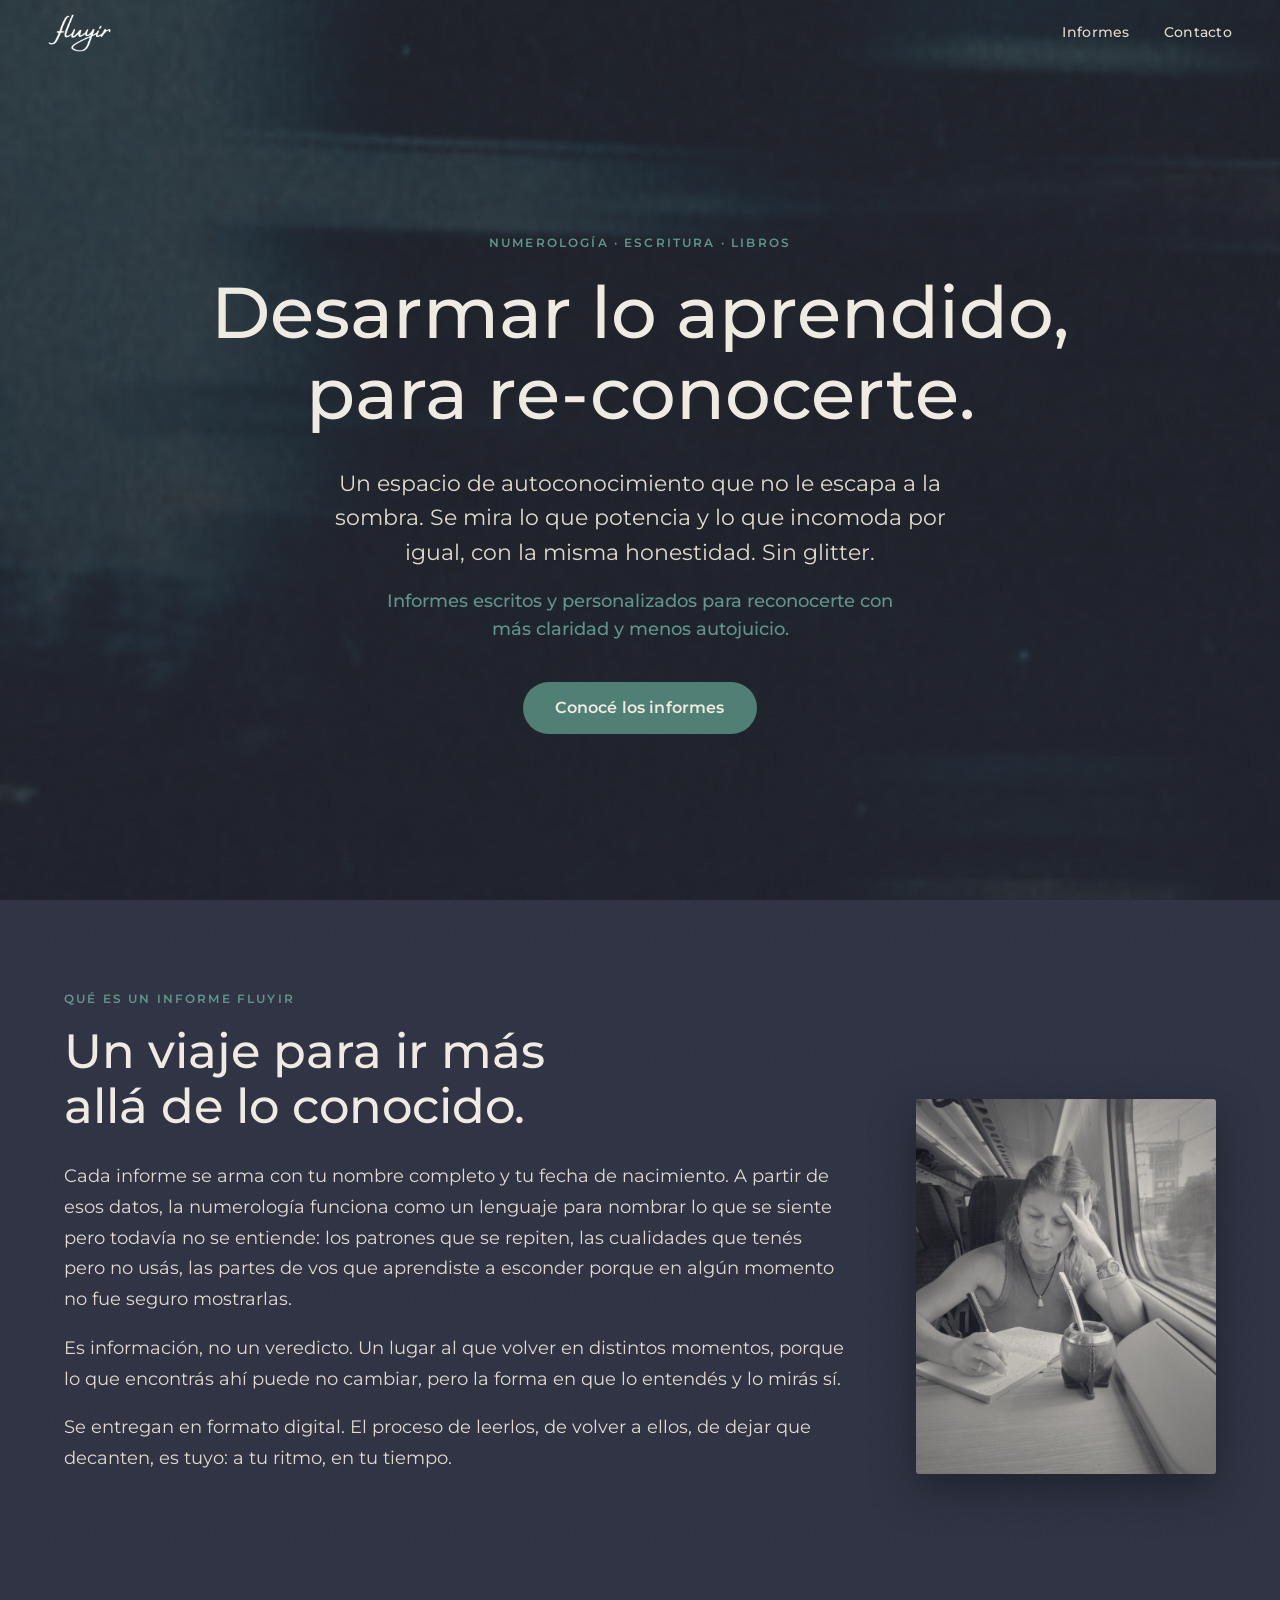
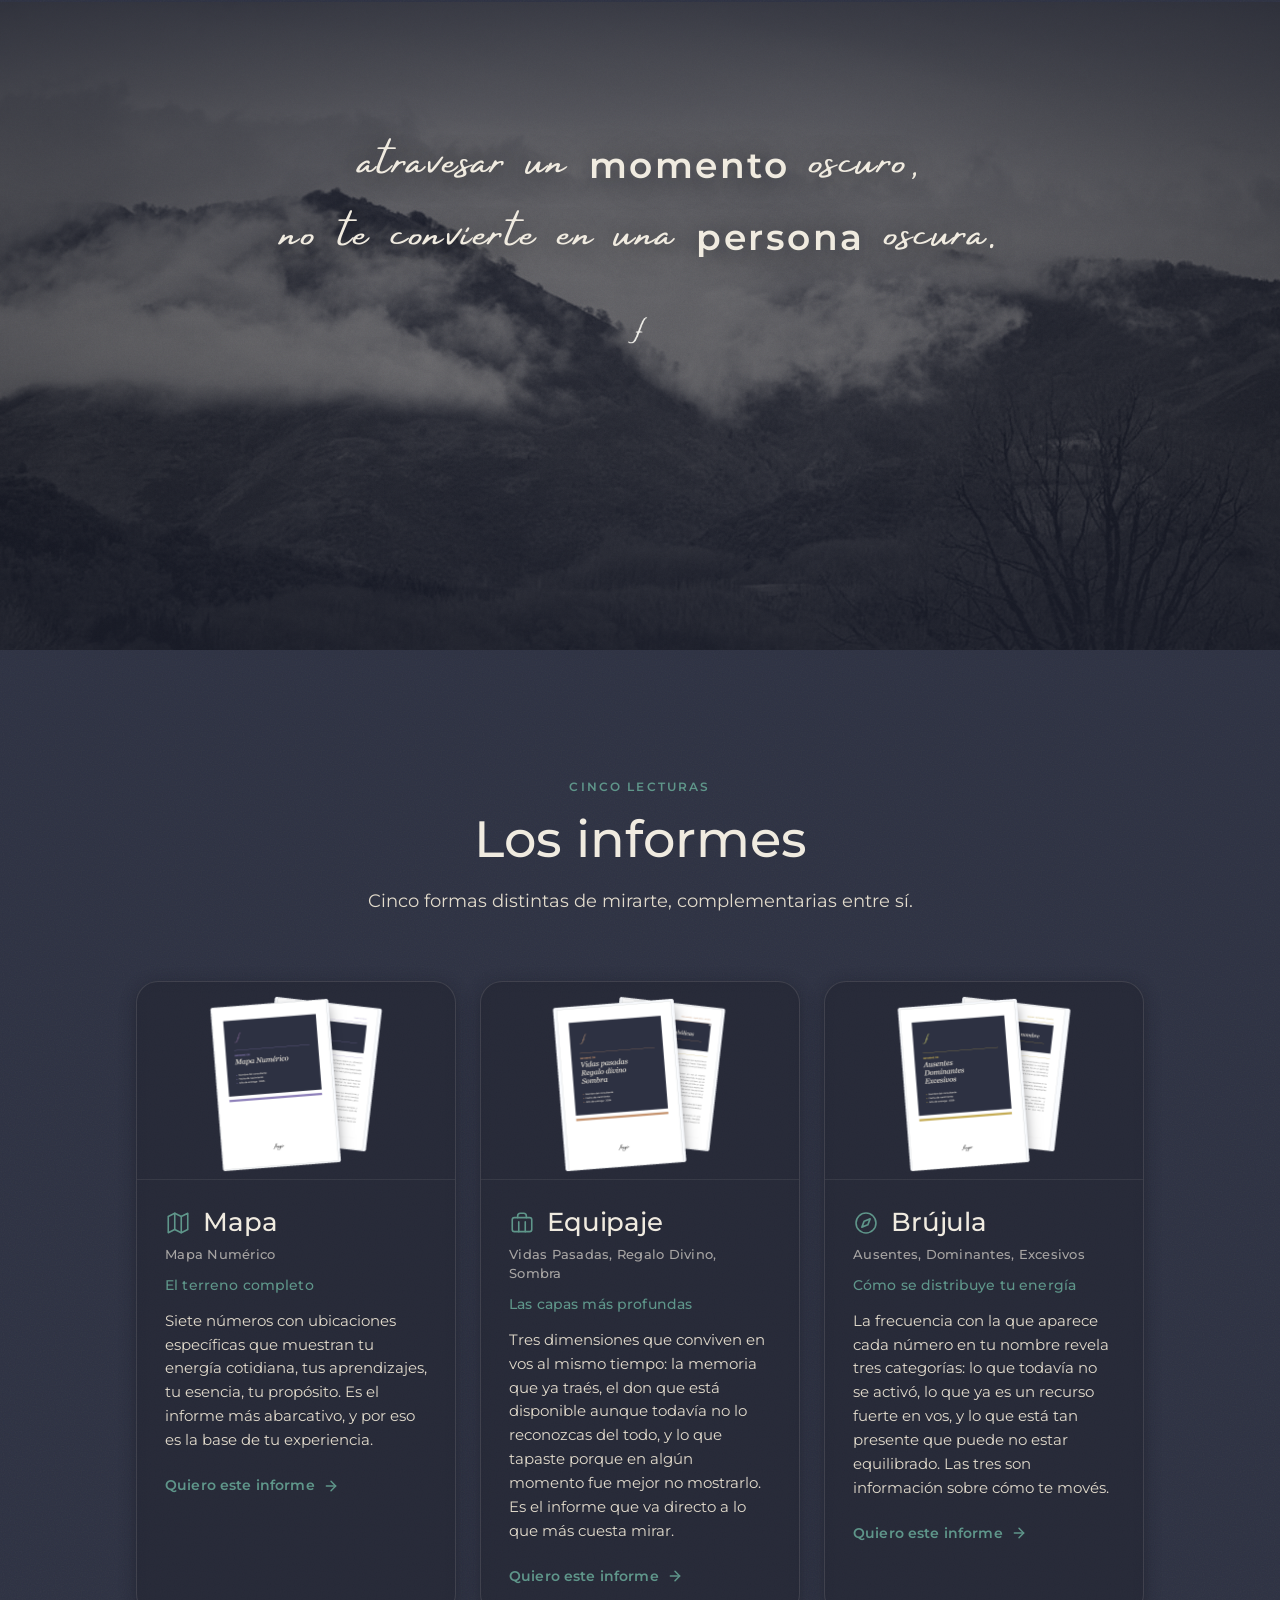
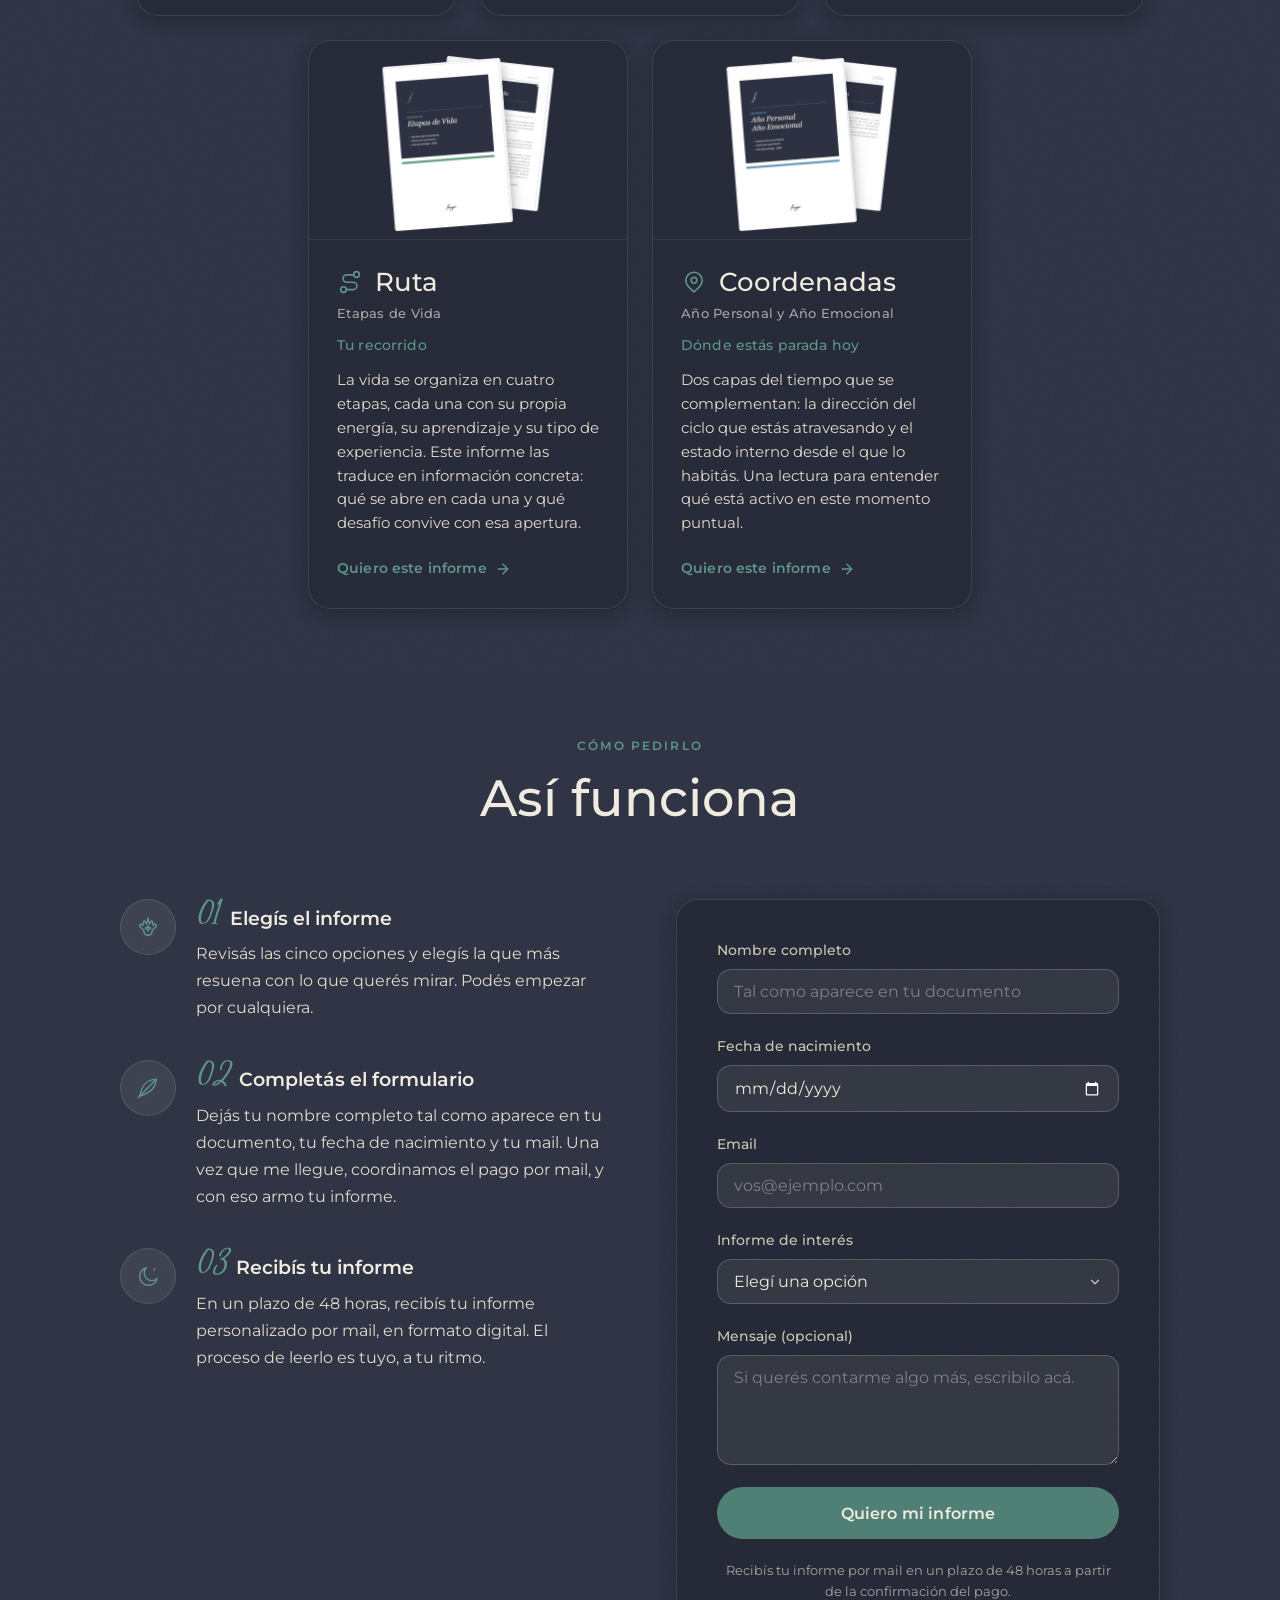
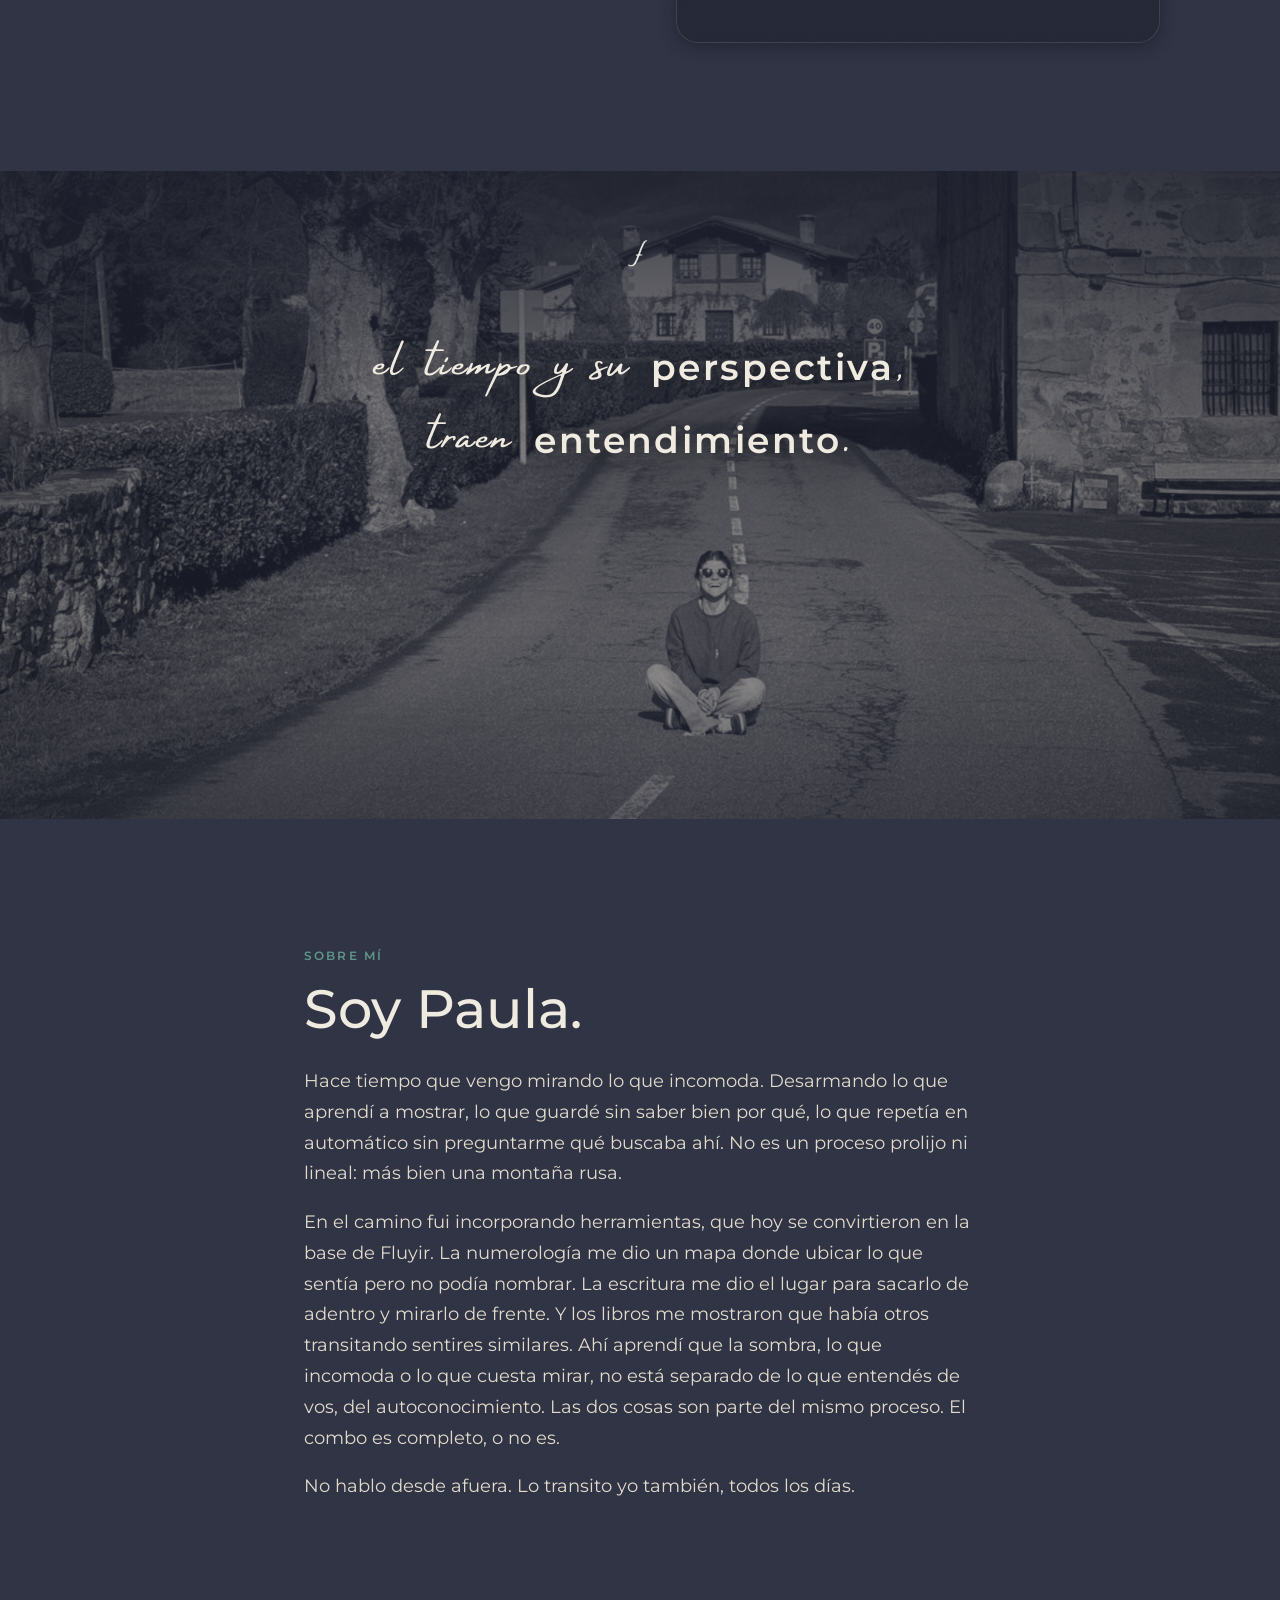
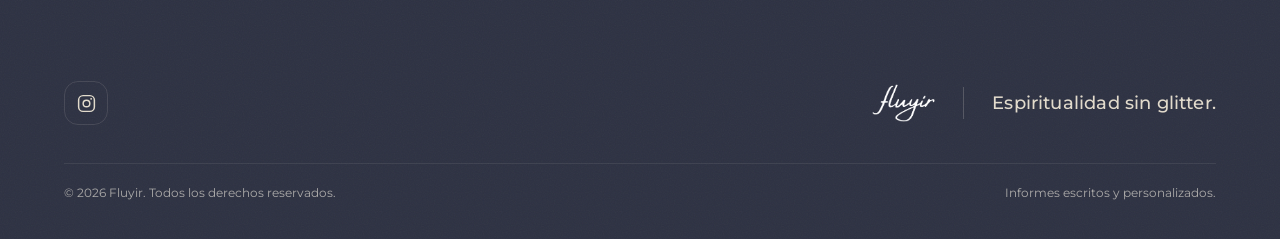
==== commit 366fe14b: "Mobile: fix date input height/width, enlarge and center second quote" ====
--- a/index.html
+++ b/index.html
@@ -211,23 +211,32 @@
       .fl-field { gap: 6px !important; }
       #fl-form { gap: 16px !important; padding: 20px !important; }
 
-      /* Input fecha: mismo ancho que los demás */
+      /* Input fecha: mismo tamaño que los demás (forzado) */
+      .fl-field:has(input[type="date"]) { width: 100%; }
       input[type="date"].fl-input {
         display: block !important;
         width: 100% !important;
+        min-width: 0 !important;
         max-width: 100% !important;
+        min-height: 46px !important;
+        height: 46px !important;
         box-sizing: border-box !important;
-      }
-
-      /* Segunda frase (camino-ruta): texto un poco más abajo y centrado, sin tapar la foto */
+        -webkit-appearance: none !important;
+        appearance: none !important;
+        padding: 11px 14px !important;
+      }
+
+      /* Segunda frase (camino-ruta): texto más grande, centrado, sin tapar */
       .fl-frase-ruta {
         align-items: flex-start !important;
-        padding-top: clamp(60px,14vw,100px) !important;
-        padding-left: clamp(28px,8vw,48px) !important;
-        padding-right: clamp(28px,8vw,48px) !important;
-        background-position: center bottom !important;
-      }
-      .fl-frase-ruta p { font-size: clamp(1.4rem,5vw,2rem) !important; }
+        justify-content: center !important;
+        padding-top: clamp(48px,12vw,80px) !important;
+        padding-left: clamp(24px,6vw,40px) !important;
+        padding-right: clamp(24px,6vw,40px) !important;
+        background-position: center 75% !important;
+      }
+      .fl-frase-ruta > div[data-reveal] { max-width: 100% !important; margin: 0 auto !important; }
+      .fl-frase-ruta p { font-size: clamp(1.7rem,5.5vw,2.4rem) !important; }
 
       /* Footer: todo centrado en columna */
       .fl-footer-row {
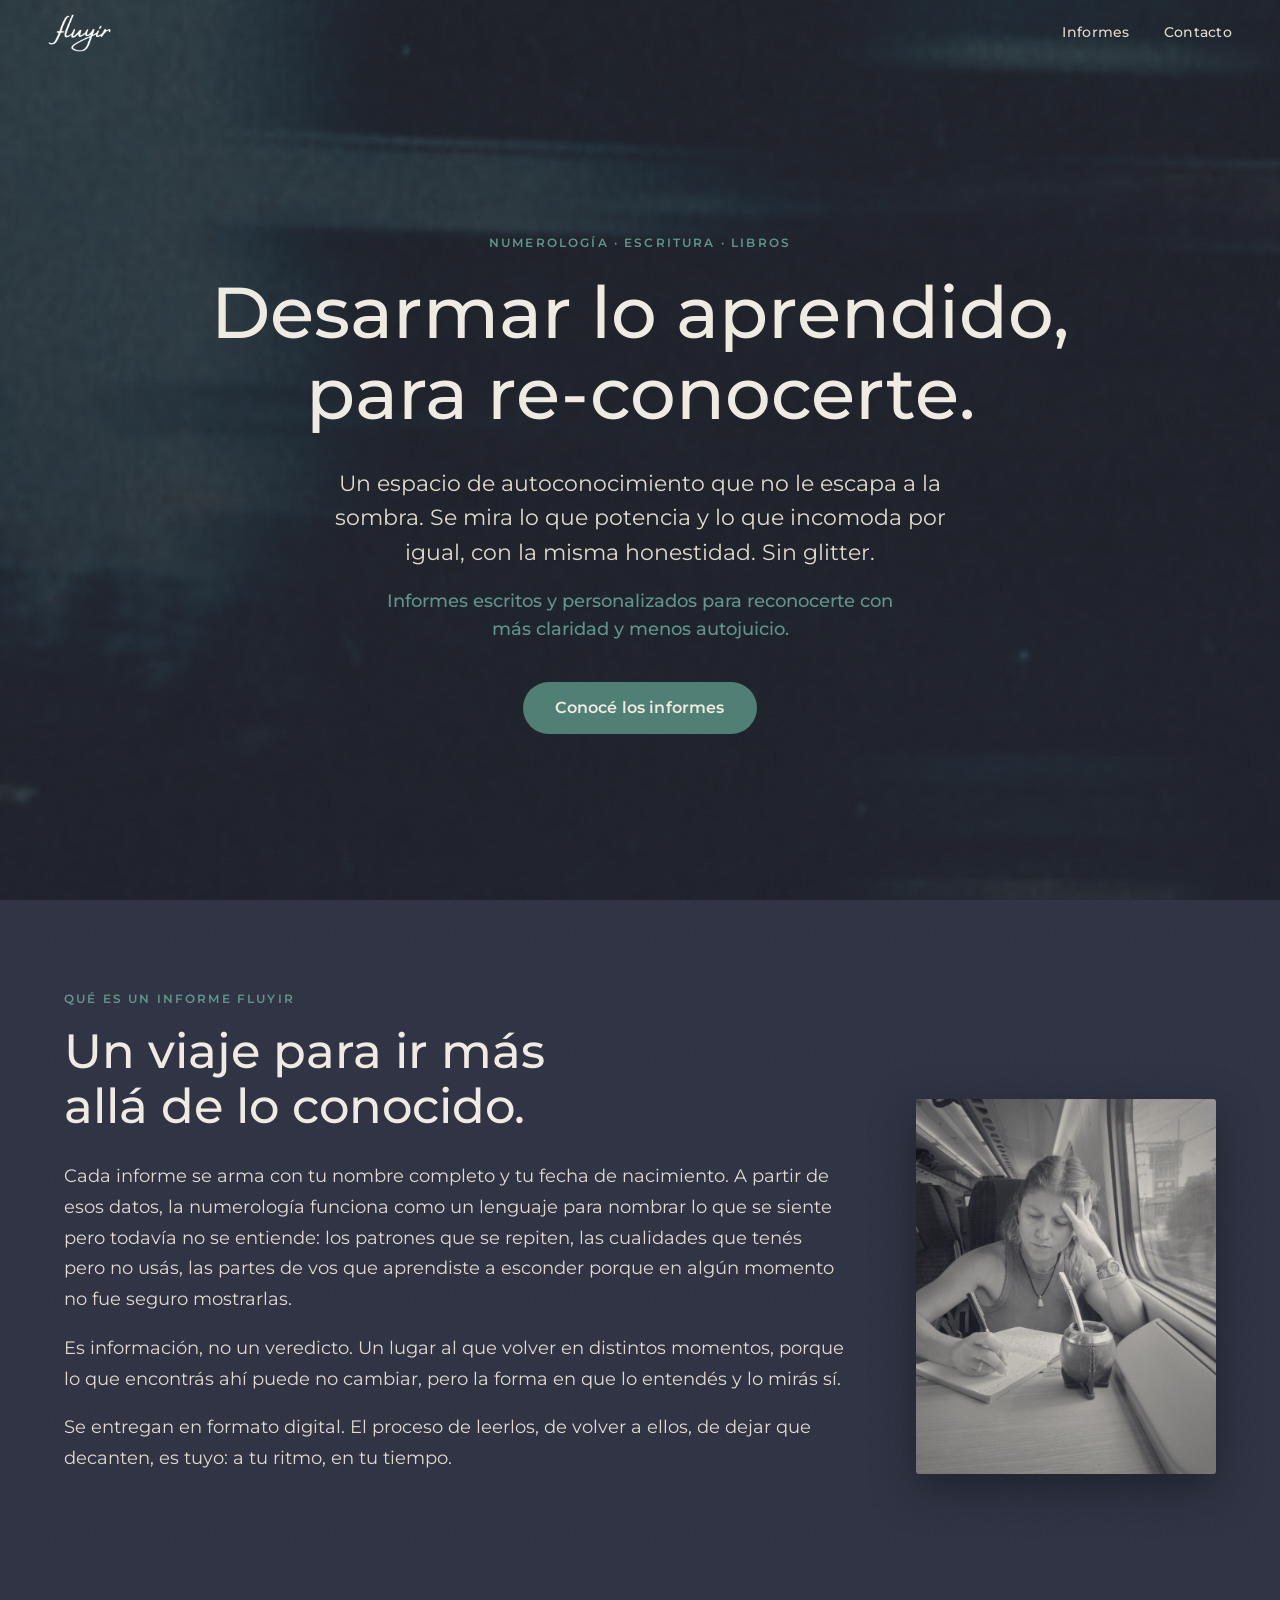
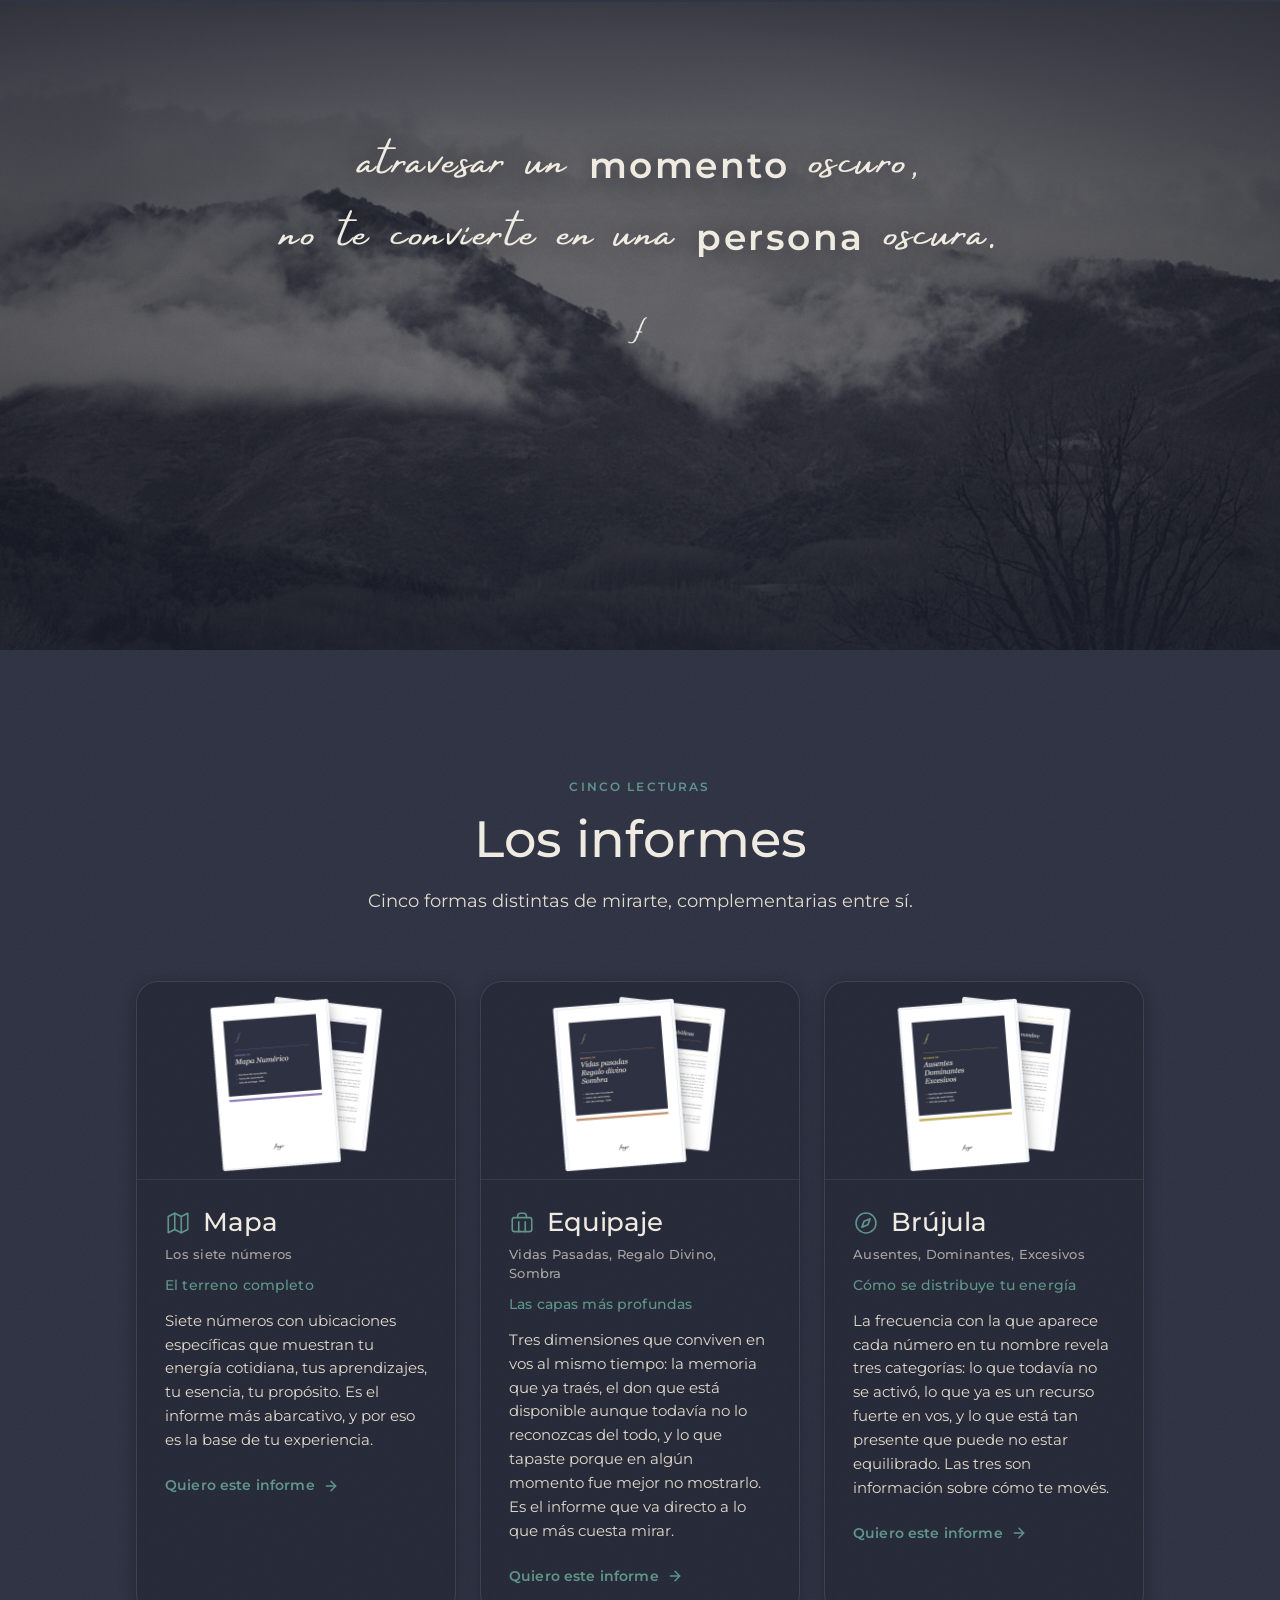
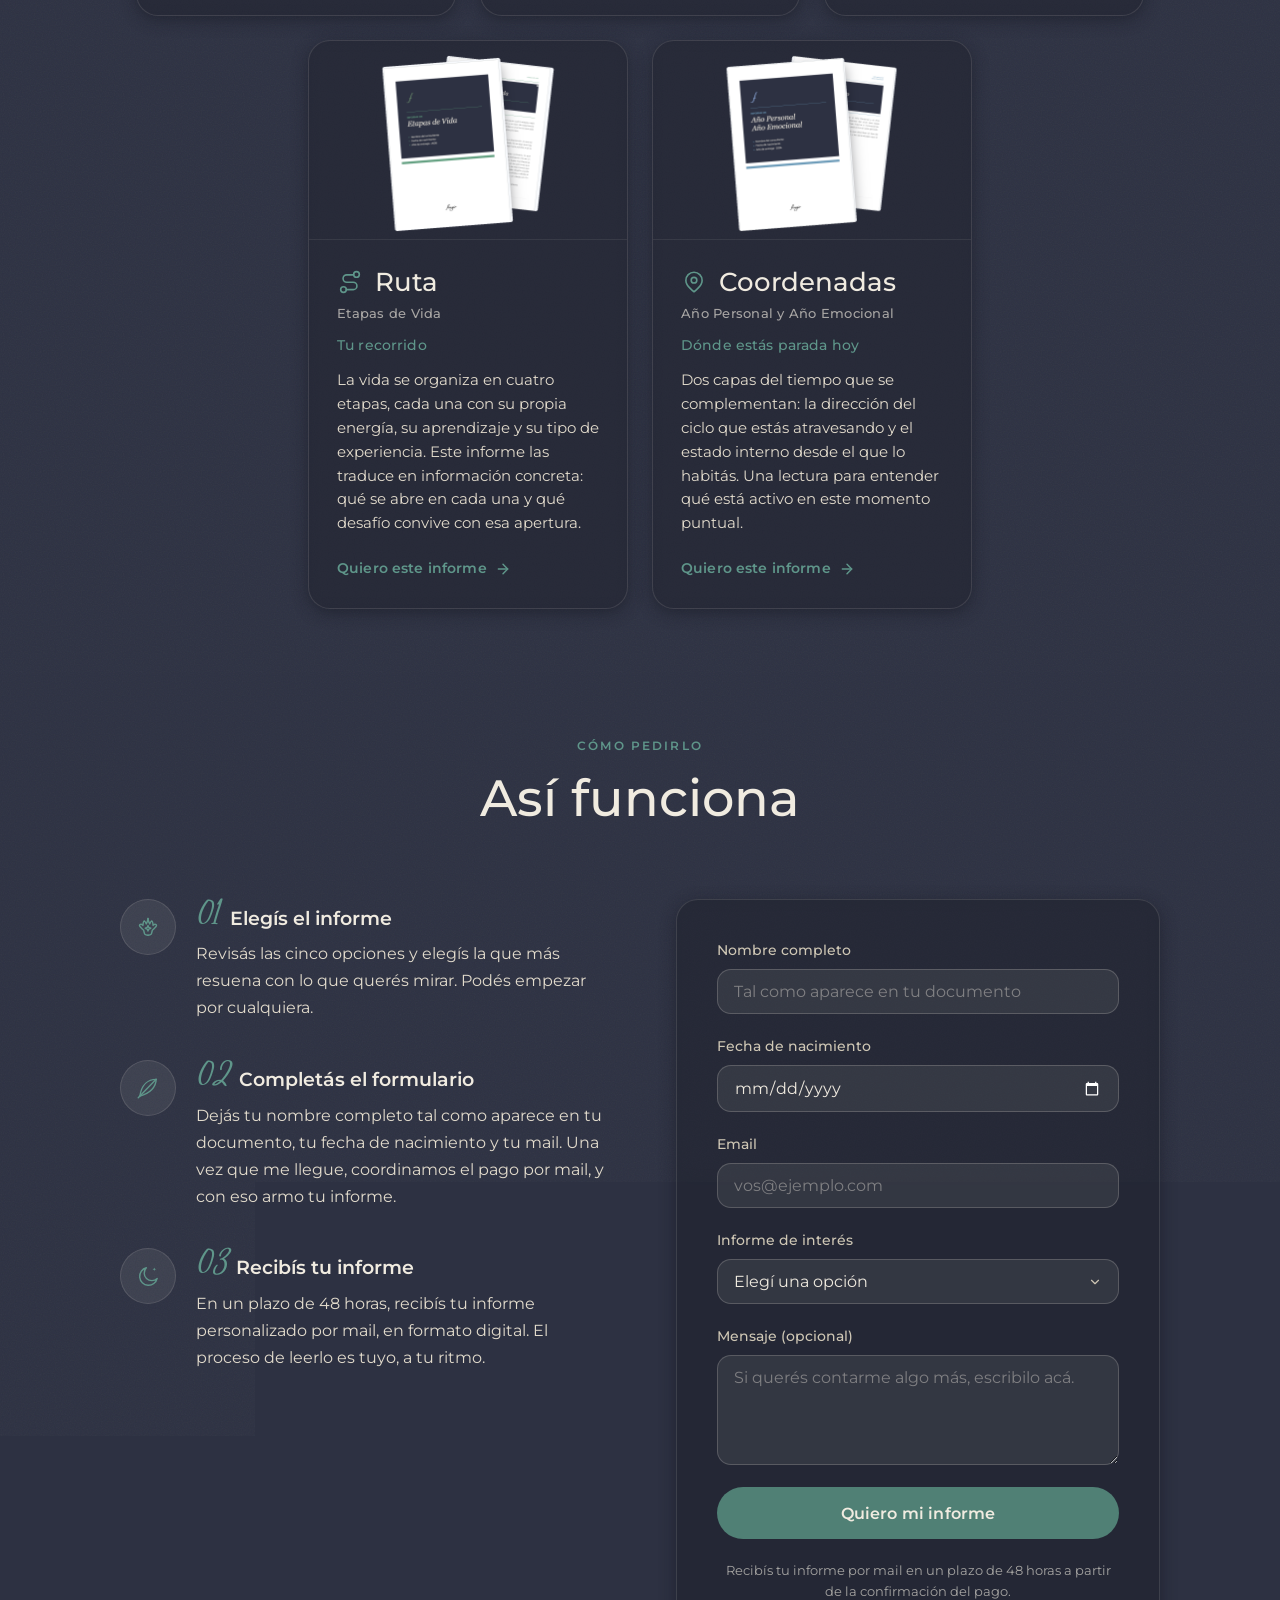
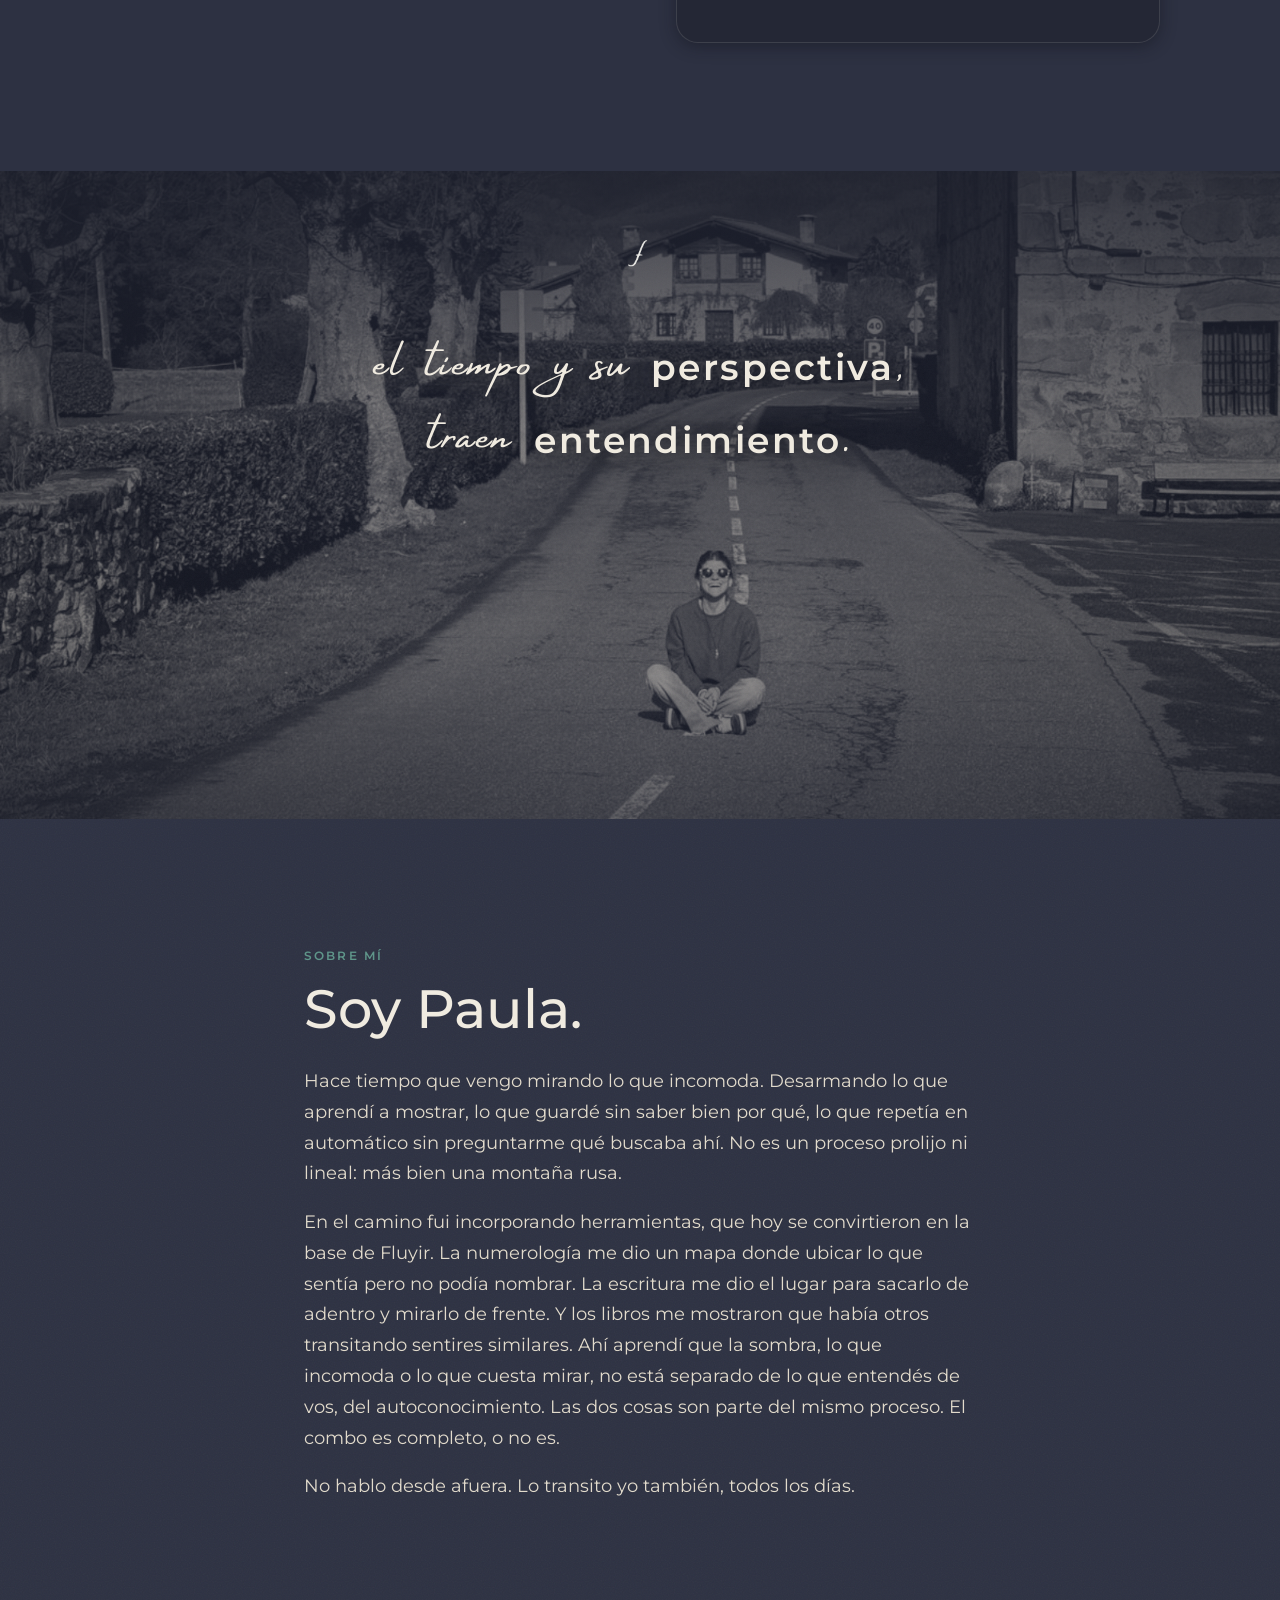
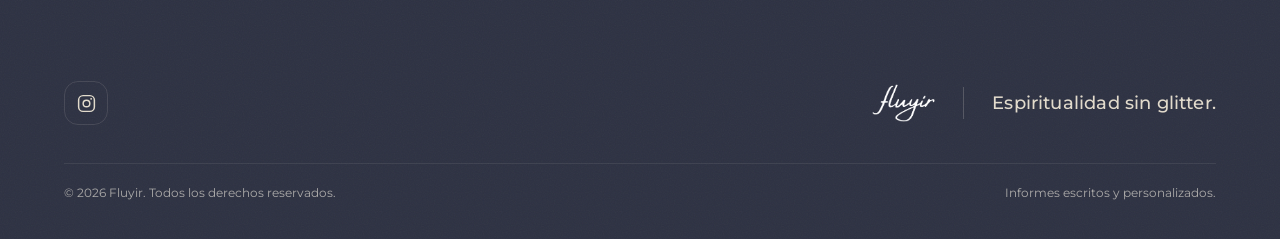
==== commit bf6ad110: "Replace 'Mapa Numérico' with 'Los siete números'" ====
--- a/index.html
+++ b/index.html
@@ -338,7 +338,7 @@
               </span>
               <div class="fl-card-toggle-titles">
                 <span class="fl-card-toggle-title">Mapa</span>
-                <span class="fl-card-toggle-sub">Mapa Numérico · El terreno completo</span>
+                <span class="fl-card-toggle-sub">Los siete números · El terreno completo</span>
               </div>
             </div>
             <svg class="fl-chevron" width="18" height="18" viewBox="0 0 24 24" fill="none" stroke="currentColor" stroke-width="2" stroke-linecap="round" stroke-linejoin="round"><polyline points="6 9 12 15 18 9"></polyline></svg>
@@ -355,7 +355,7 @@
               </span>
               <h3 style="font-family:var(--font-body); font-weight:500; font-size:clamp(1.32rem,3vw,1.65rem); line-height:1.08; letter-spacing:-0.005em; color:var(--cream); margin:0;">Mapa</h3>
             </div>
-            <span style="display:block; font-family:var(--font-body); font-size:0.8rem; font-weight:500; letter-spacing:0.02em; color:var(--cream-a64); margin-top:8px;">Mapa Numérico</span>
+            <span style="display:block; font-family:var(--font-body); font-size:0.8rem; font-weight:500; letter-spacing:0.02em; color:var(--cream-a64); margin-top:8px;">Los siete números</span>
             <span style="display:block; font-family:var(--font-body); font-size:0.9rem; font-weight:500; letter-spacing:0.01em; color:var(--glow); margin-top:11px;">El terreno completo</span>
             <p style="font-size:0.92rem; line-height:1.62; color:var(--cream-200); margin:13px 0 0;">Siete números con ubicaciones específicas que muestran tu energía cotidiana, tus aprendizajes, tu esencia, tu propósito. Es el informe más abarcativo, y por eso es la base de tu experiencia.</p>
             <a href="#contacto" data-informe="Mapa" class="fl-ver-informe" style="display:inline-flex; align-items:center; gap:8px; margin-top:22px; text-decoration:none; font-family:var(--font-body); font-size:0.9rem; font-weight:600; color:var(--link); letter-spacing:0.01em;">
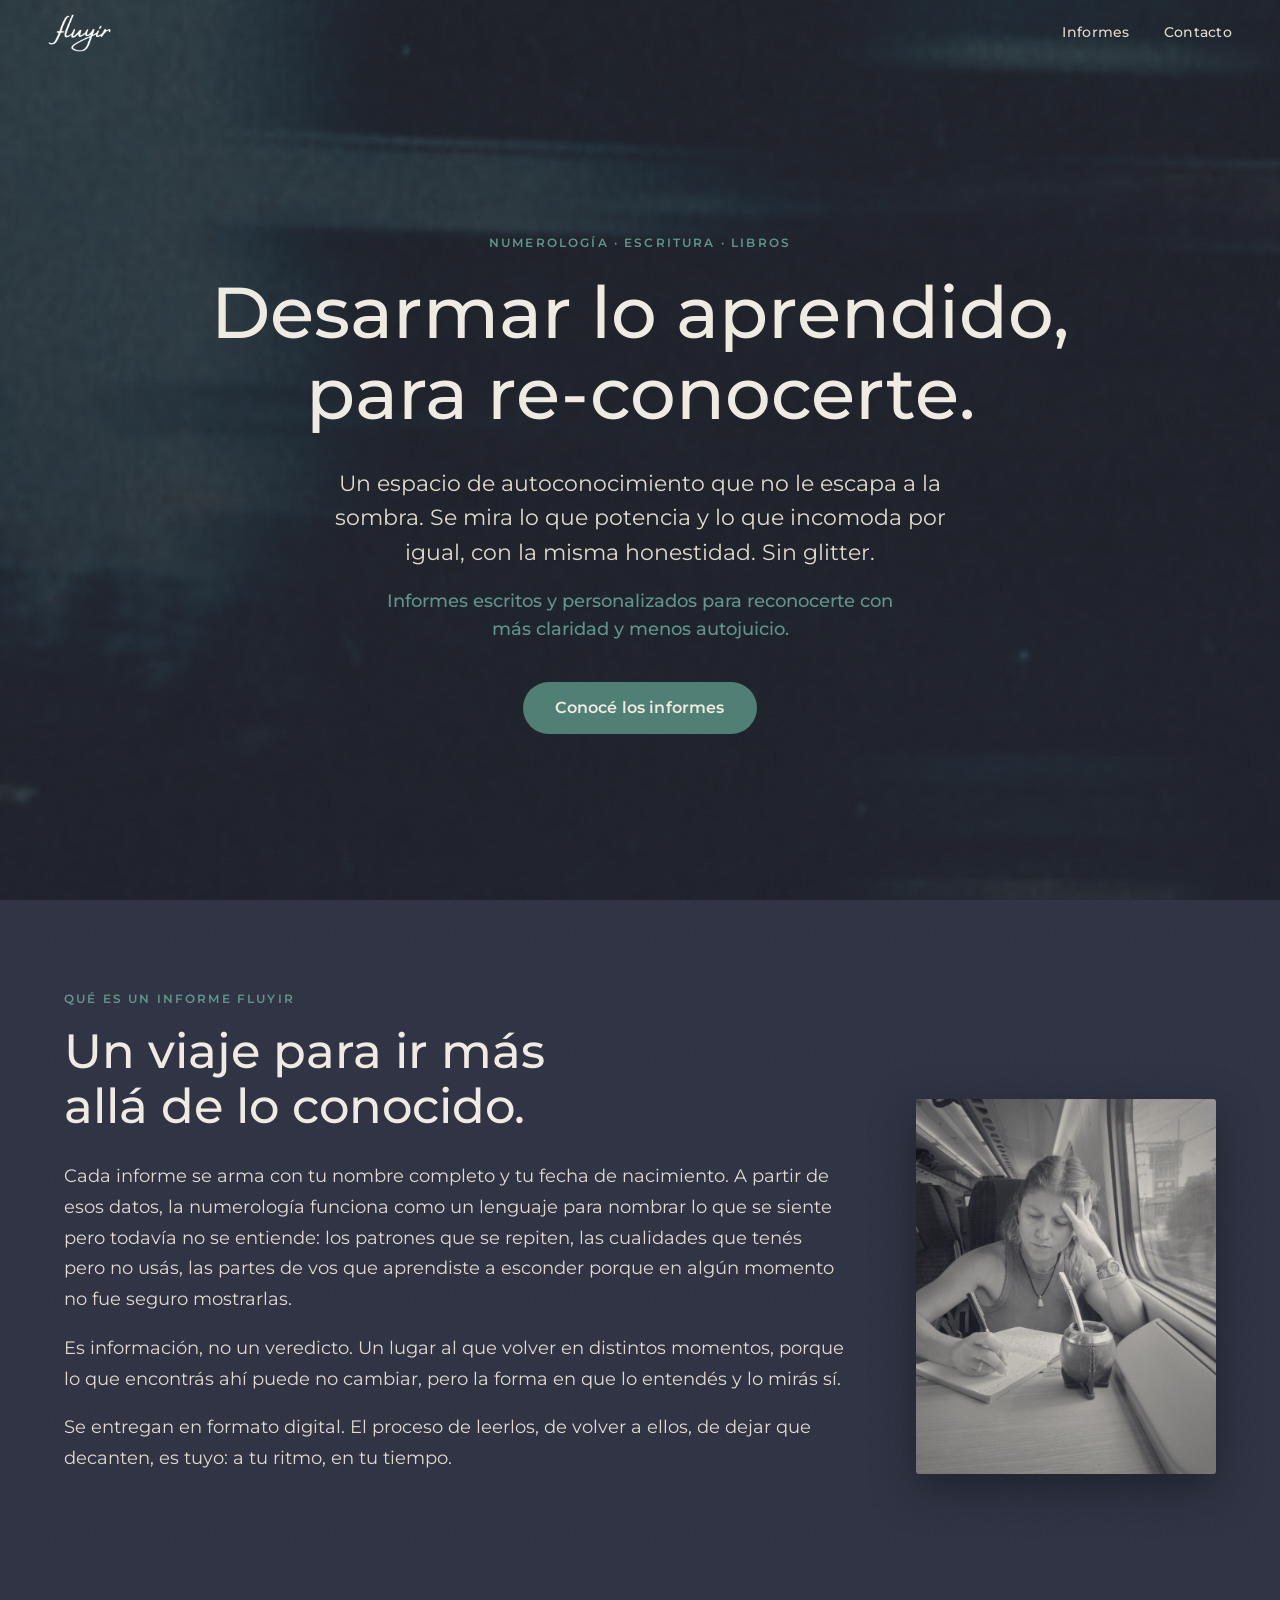
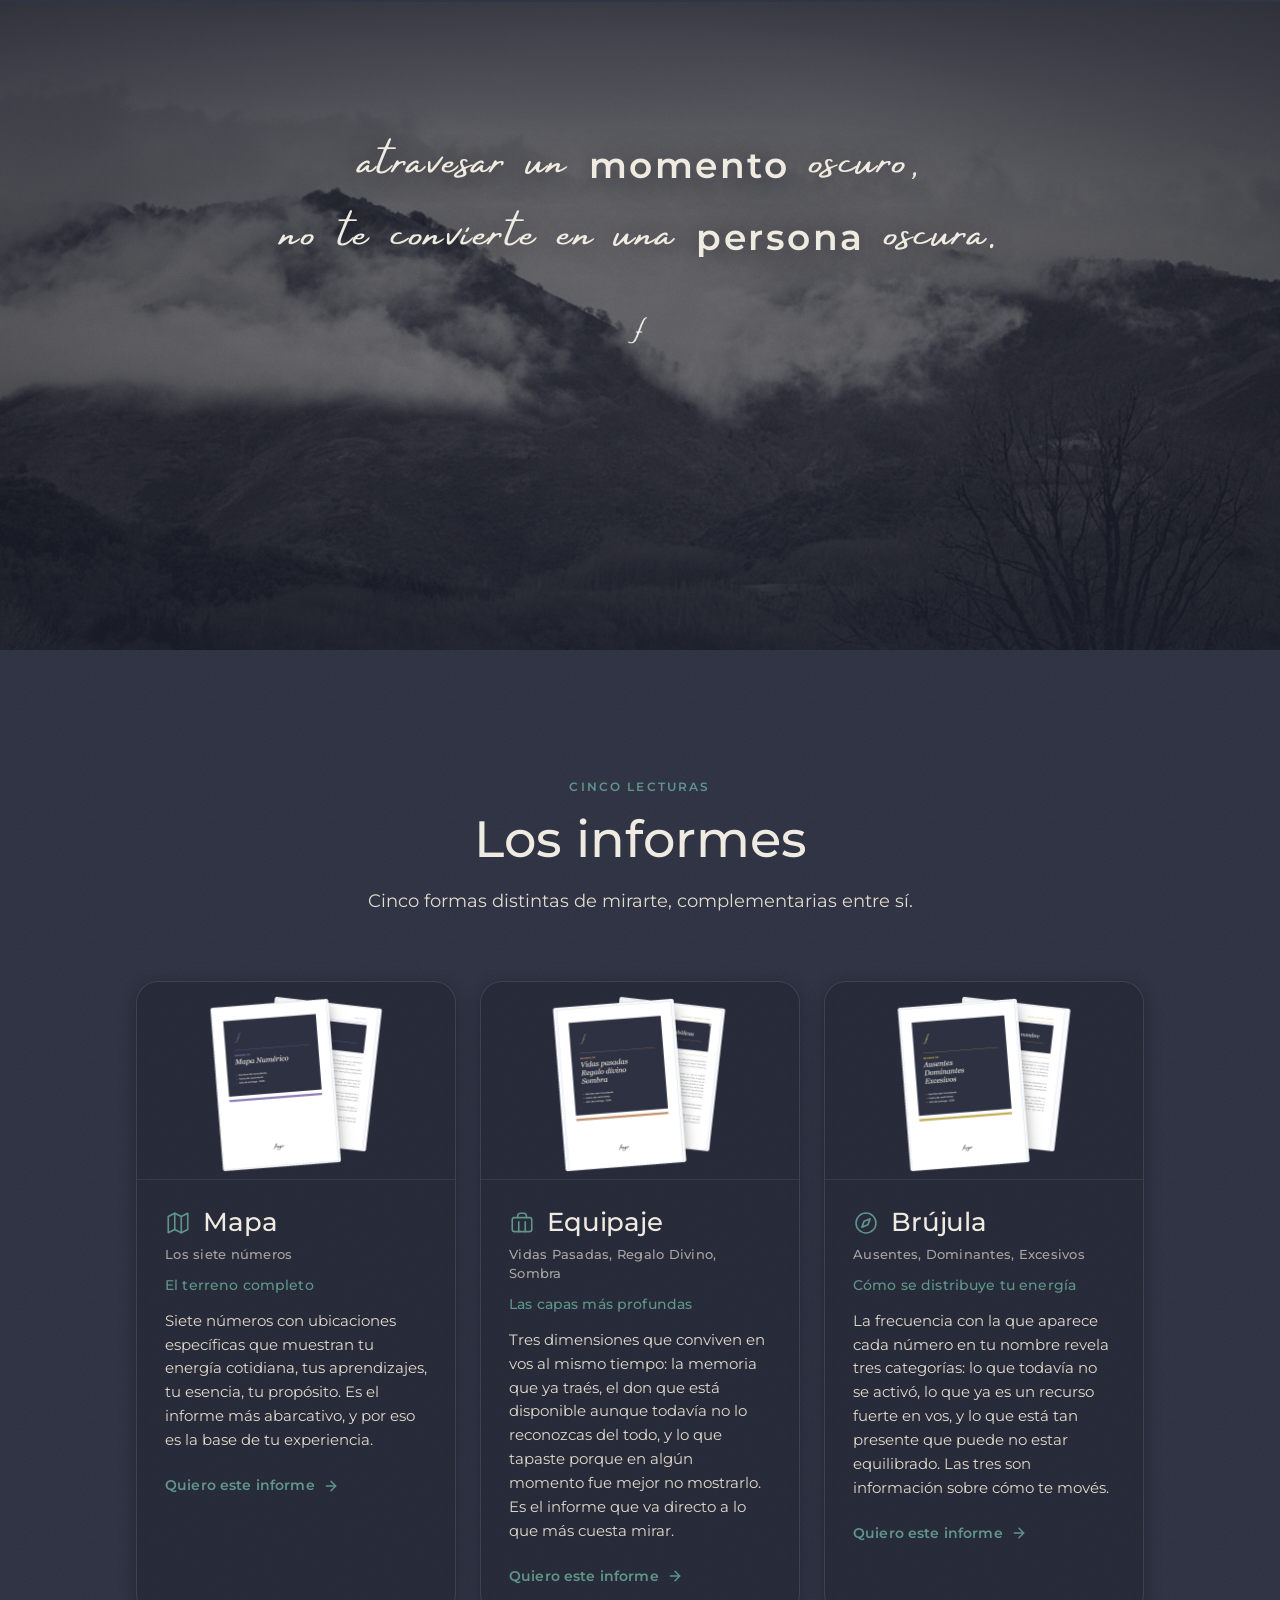
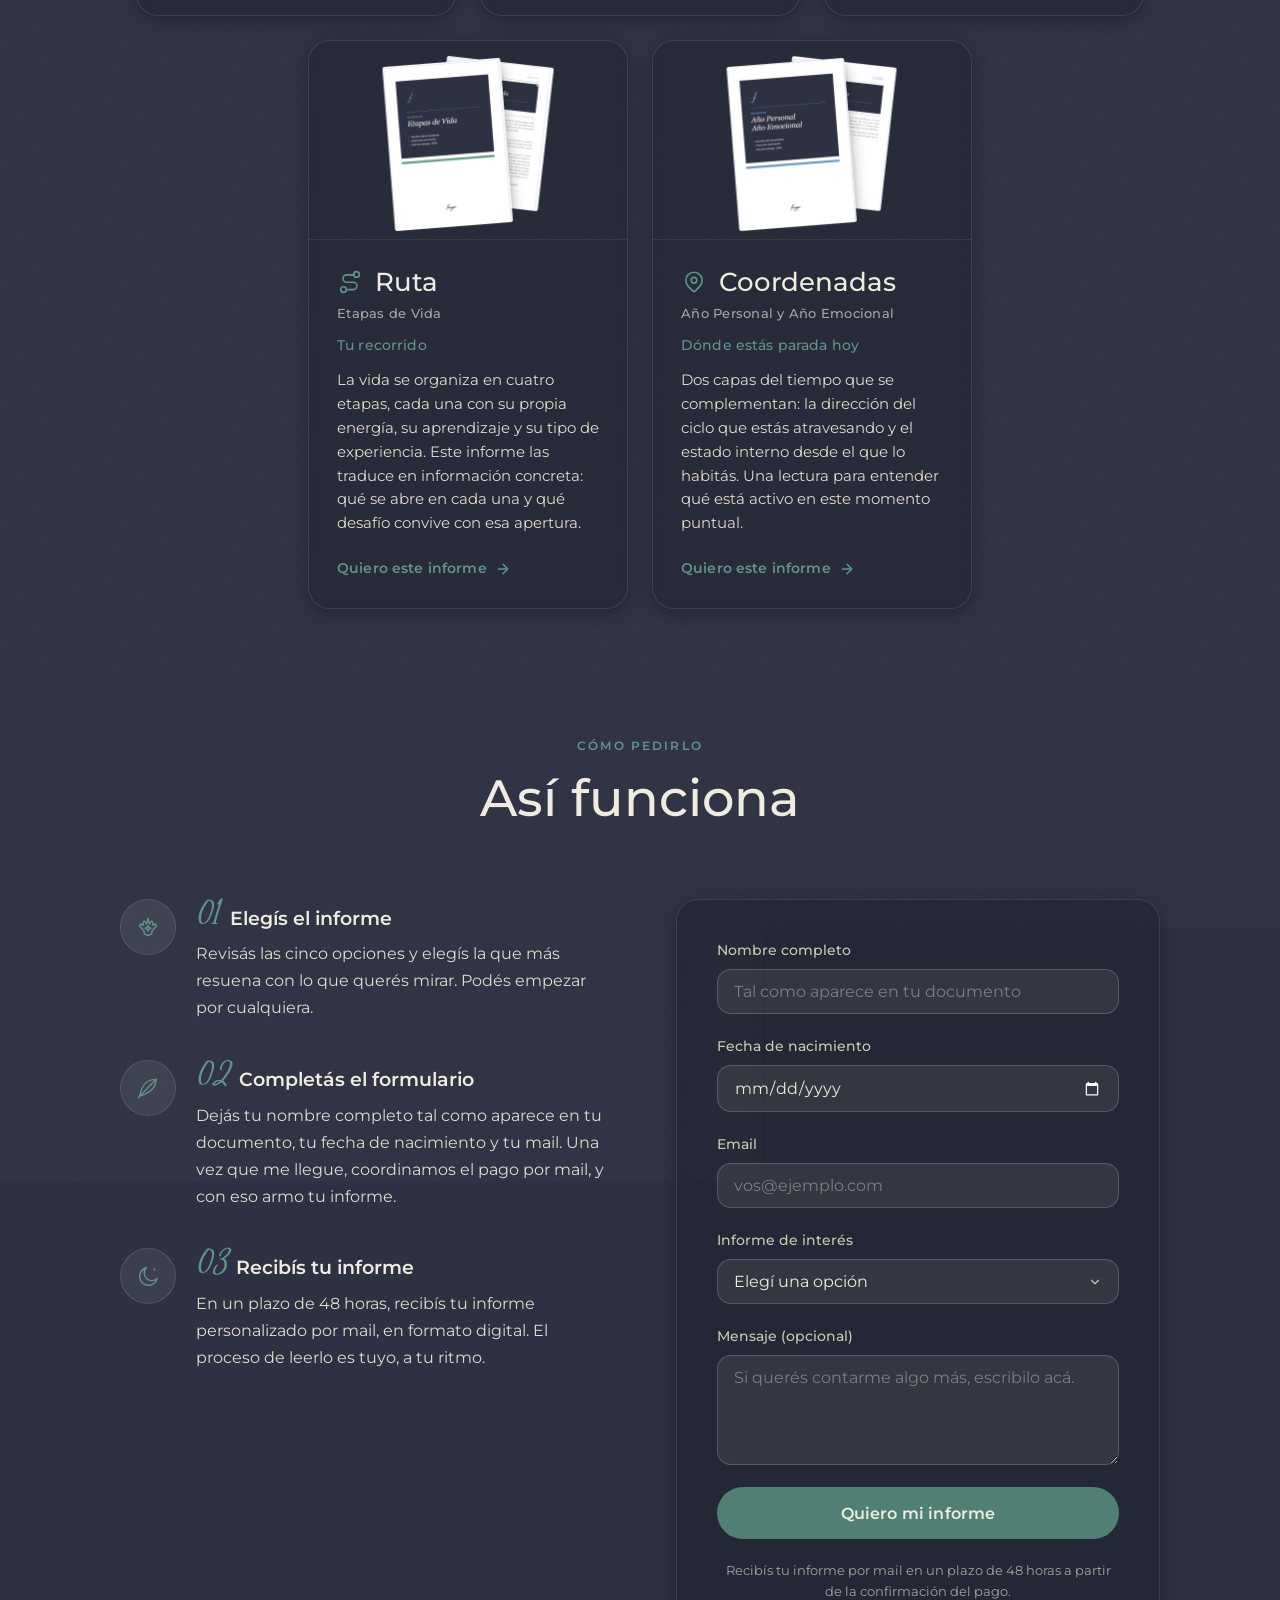
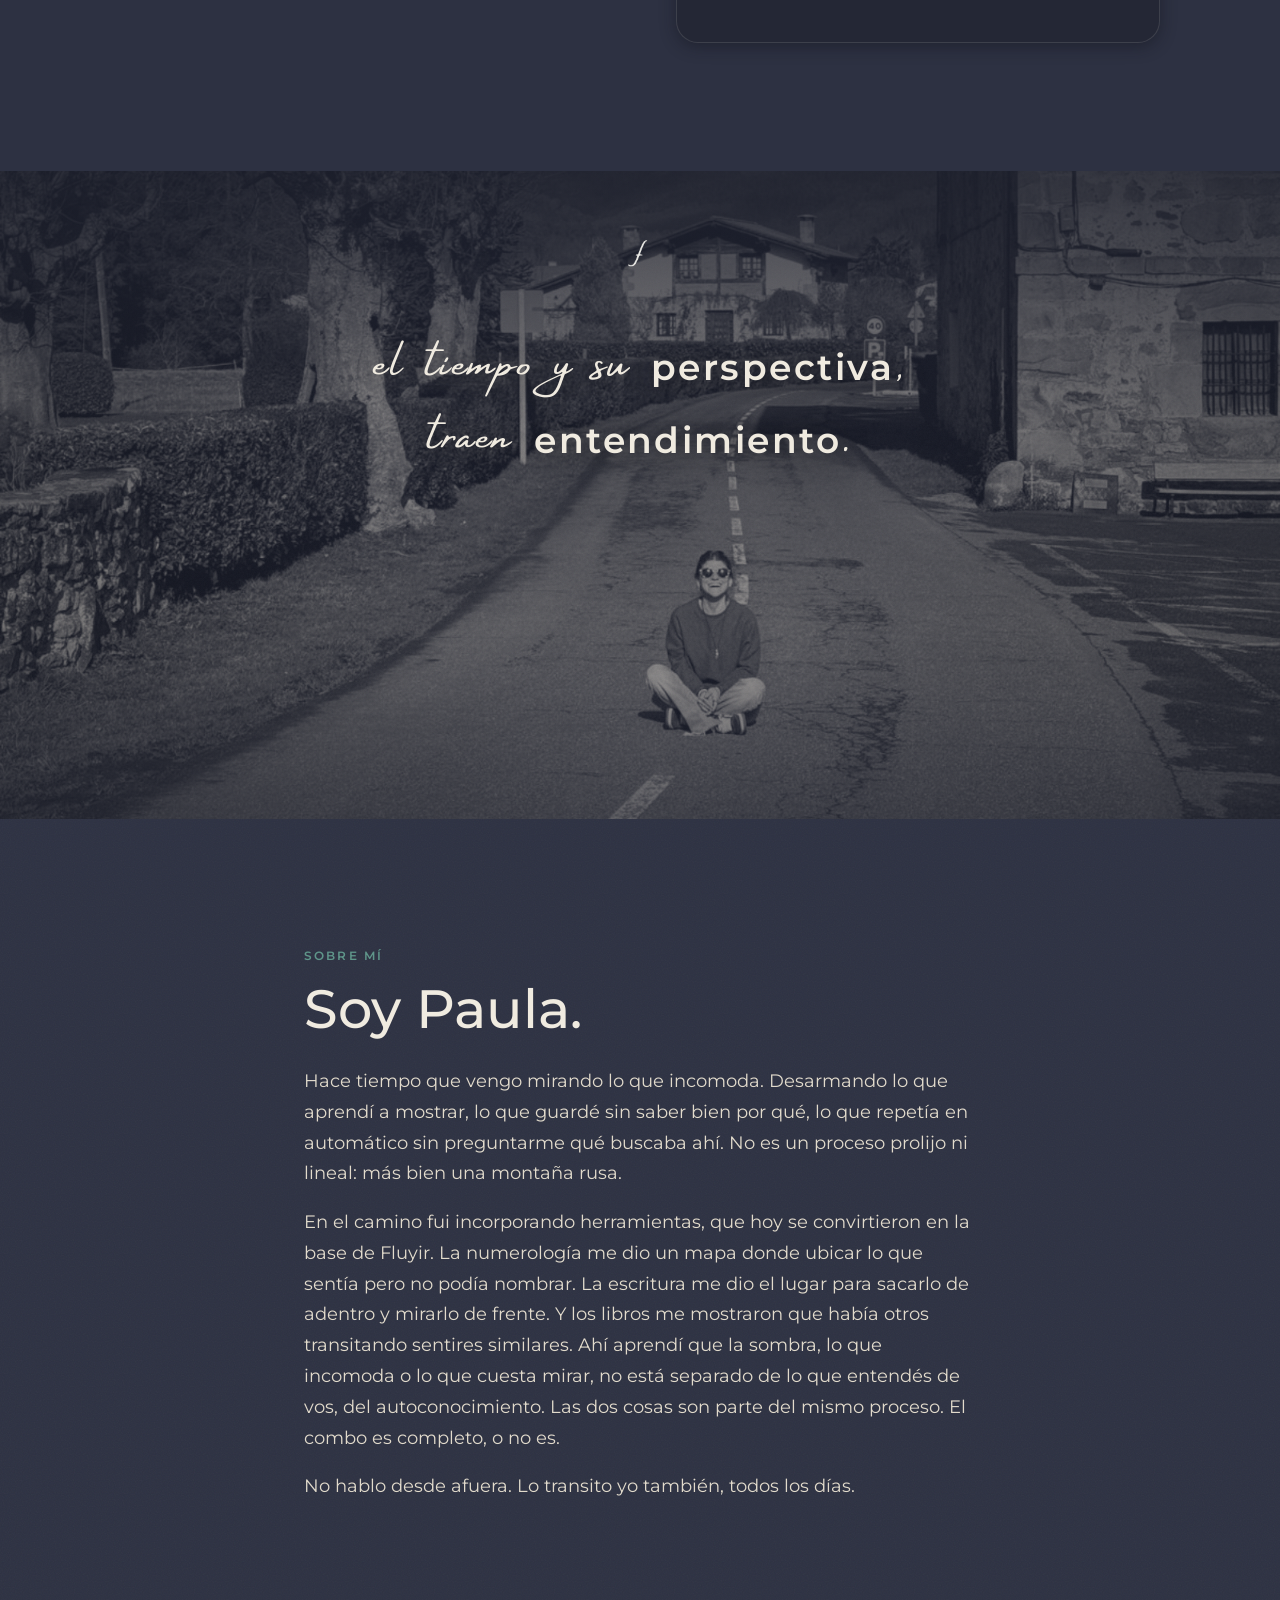
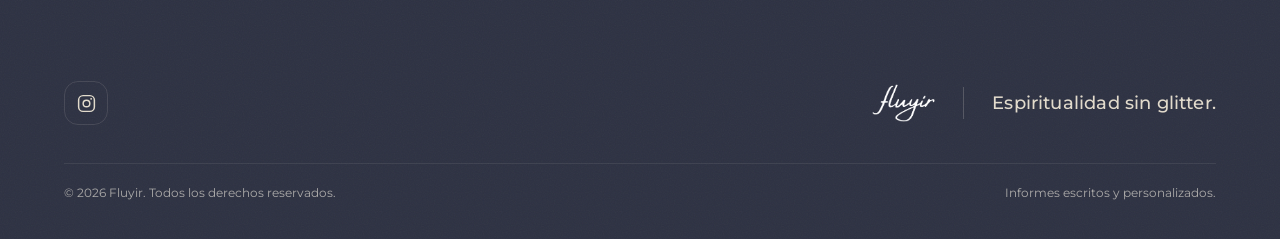
==== commit 42d63ce8: "Deploy test v2" ====
--- a/index.html
+++ b/index.html
@@ -1,5 +1,5 @@
 <!DOCTYPE html>
-<html lang="es">
+<html lang="es"><!-- deploy-test-v2 -->
 <head>
   <meta charset="utf-8">
   <meta name="viewport" content="width=device-width, initial-scale=1">
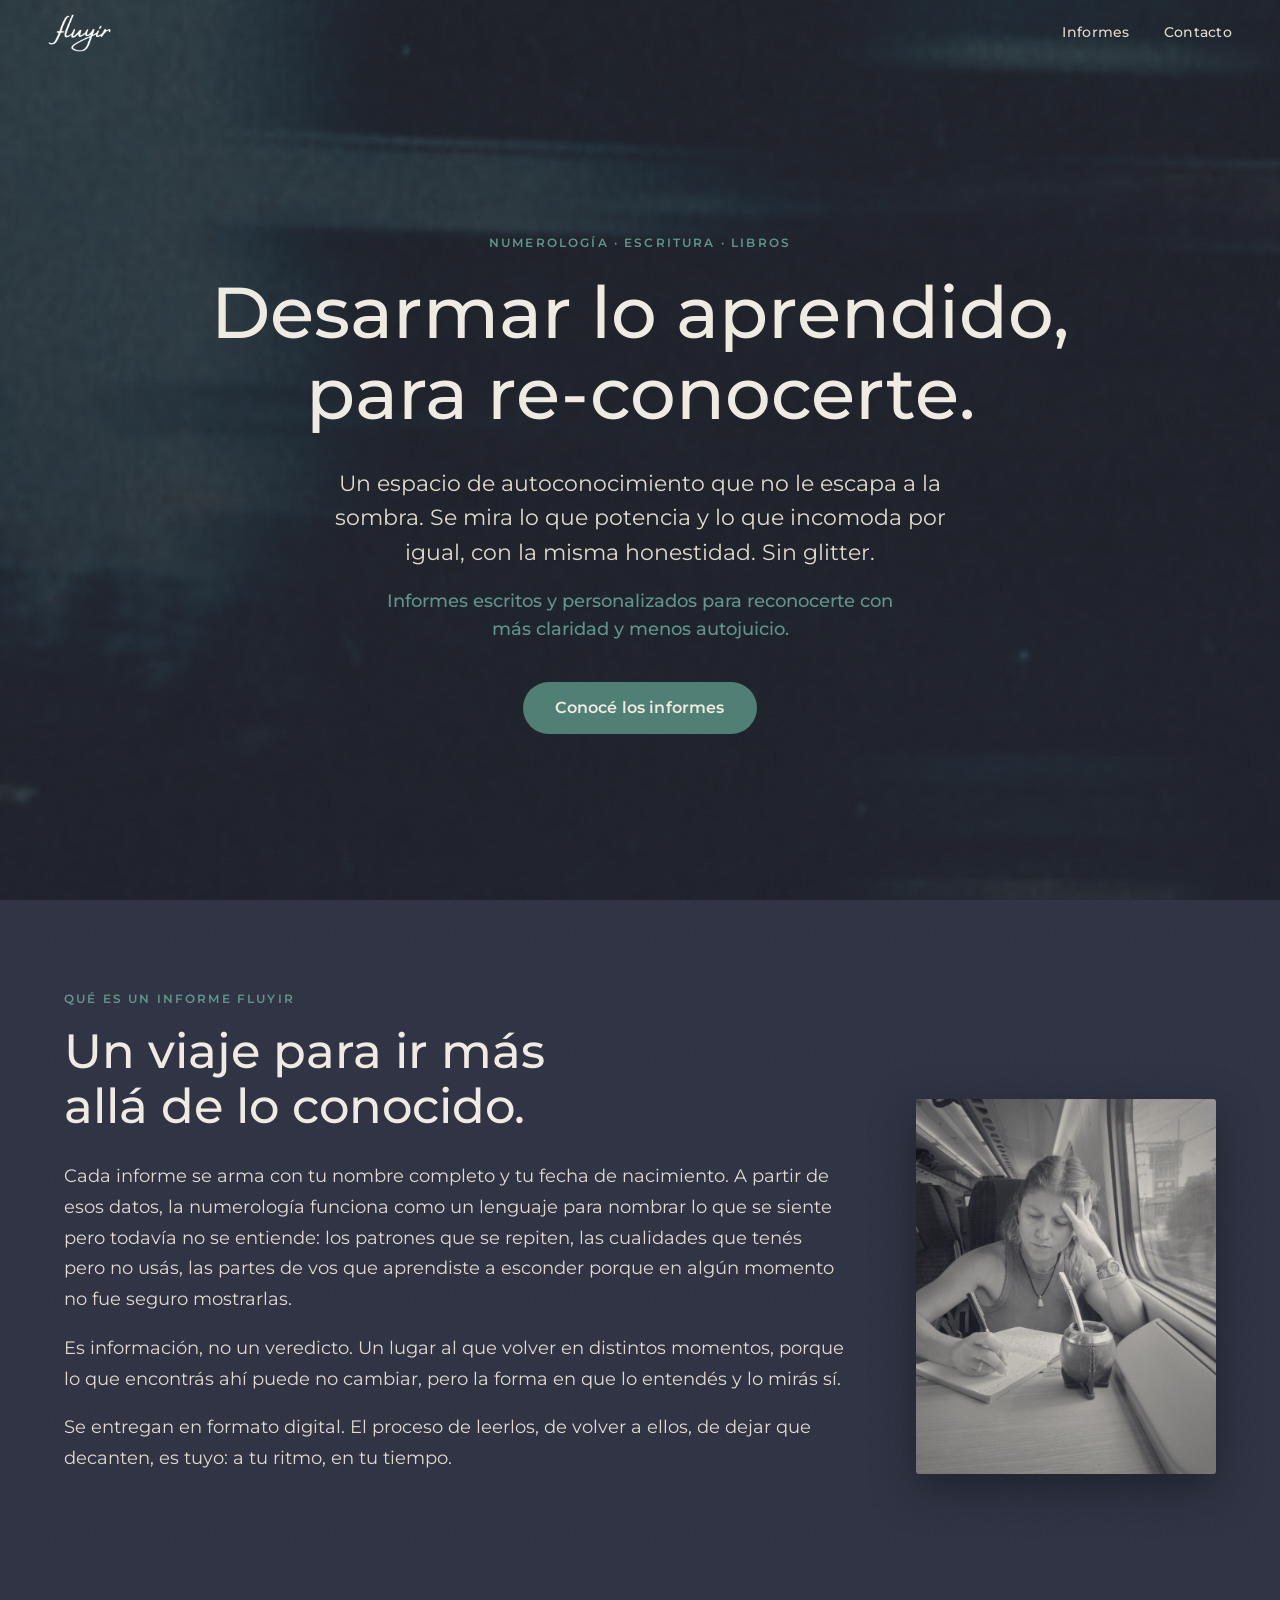
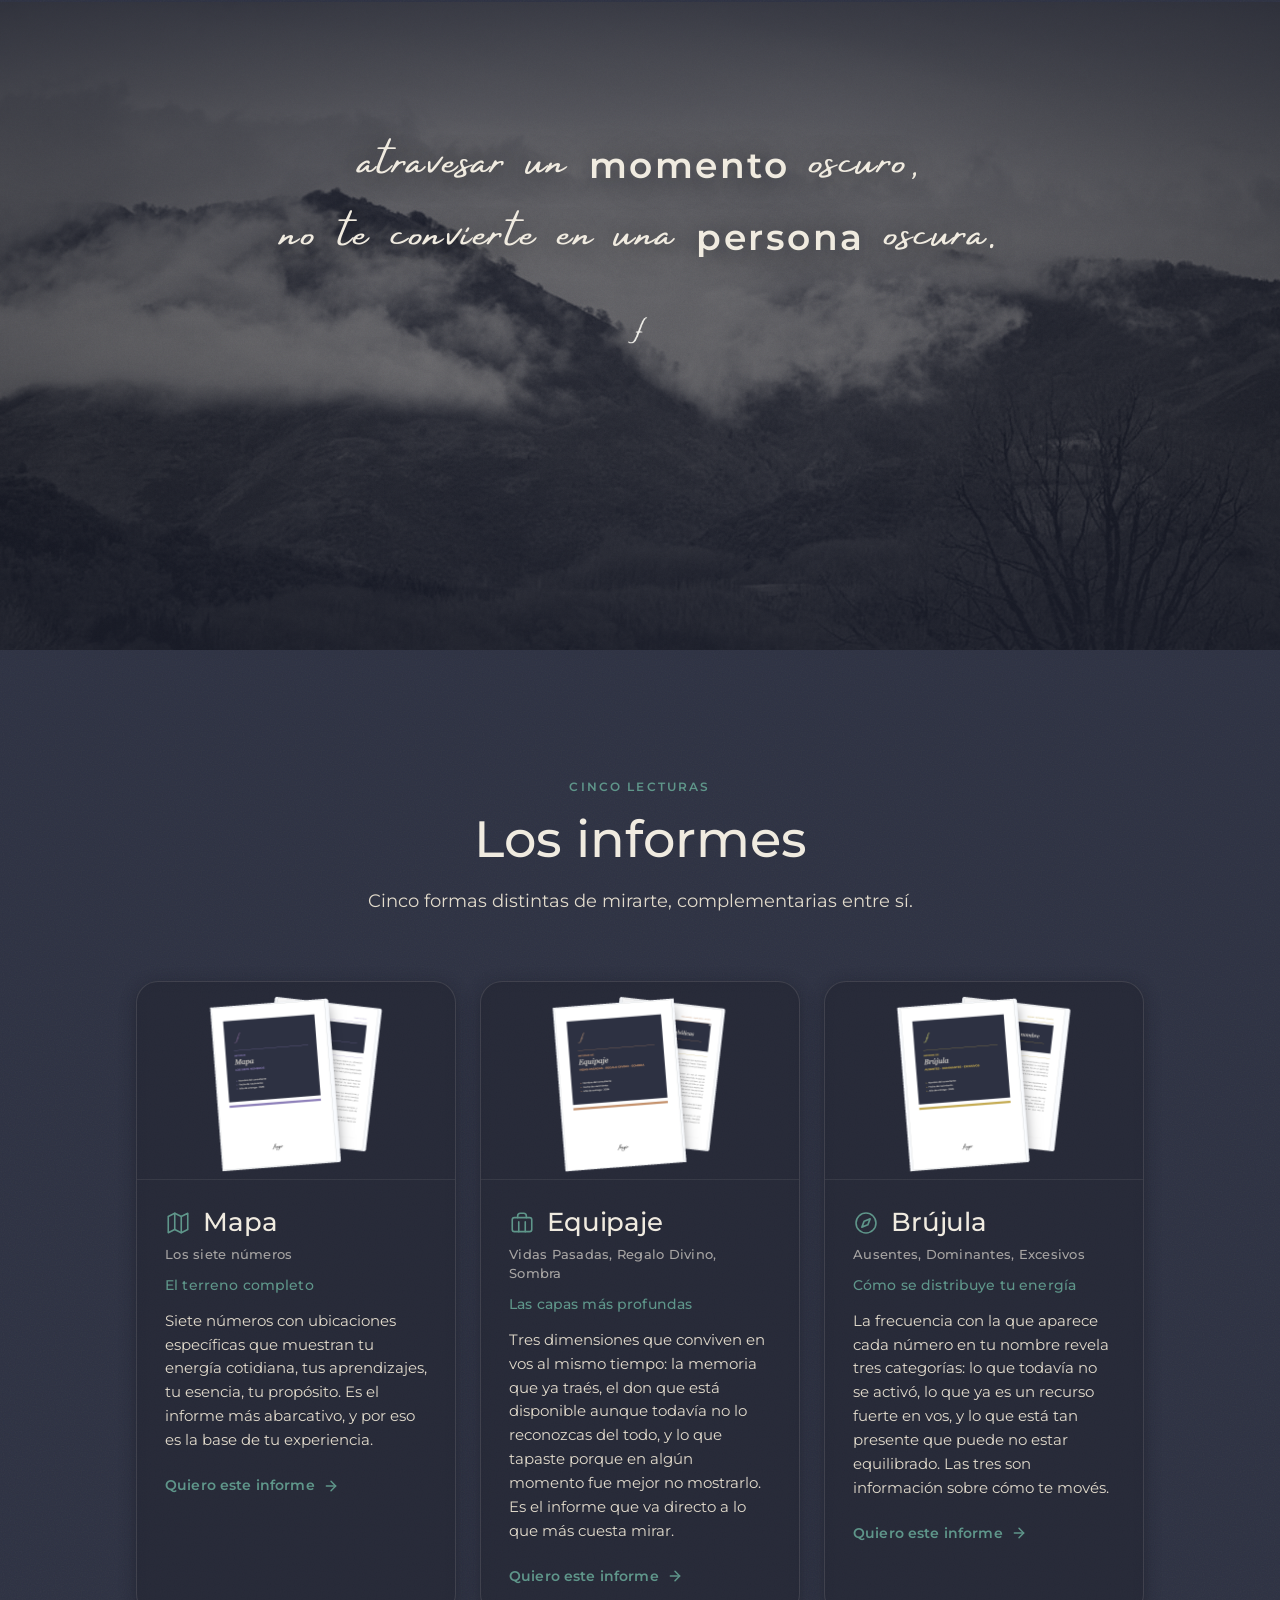
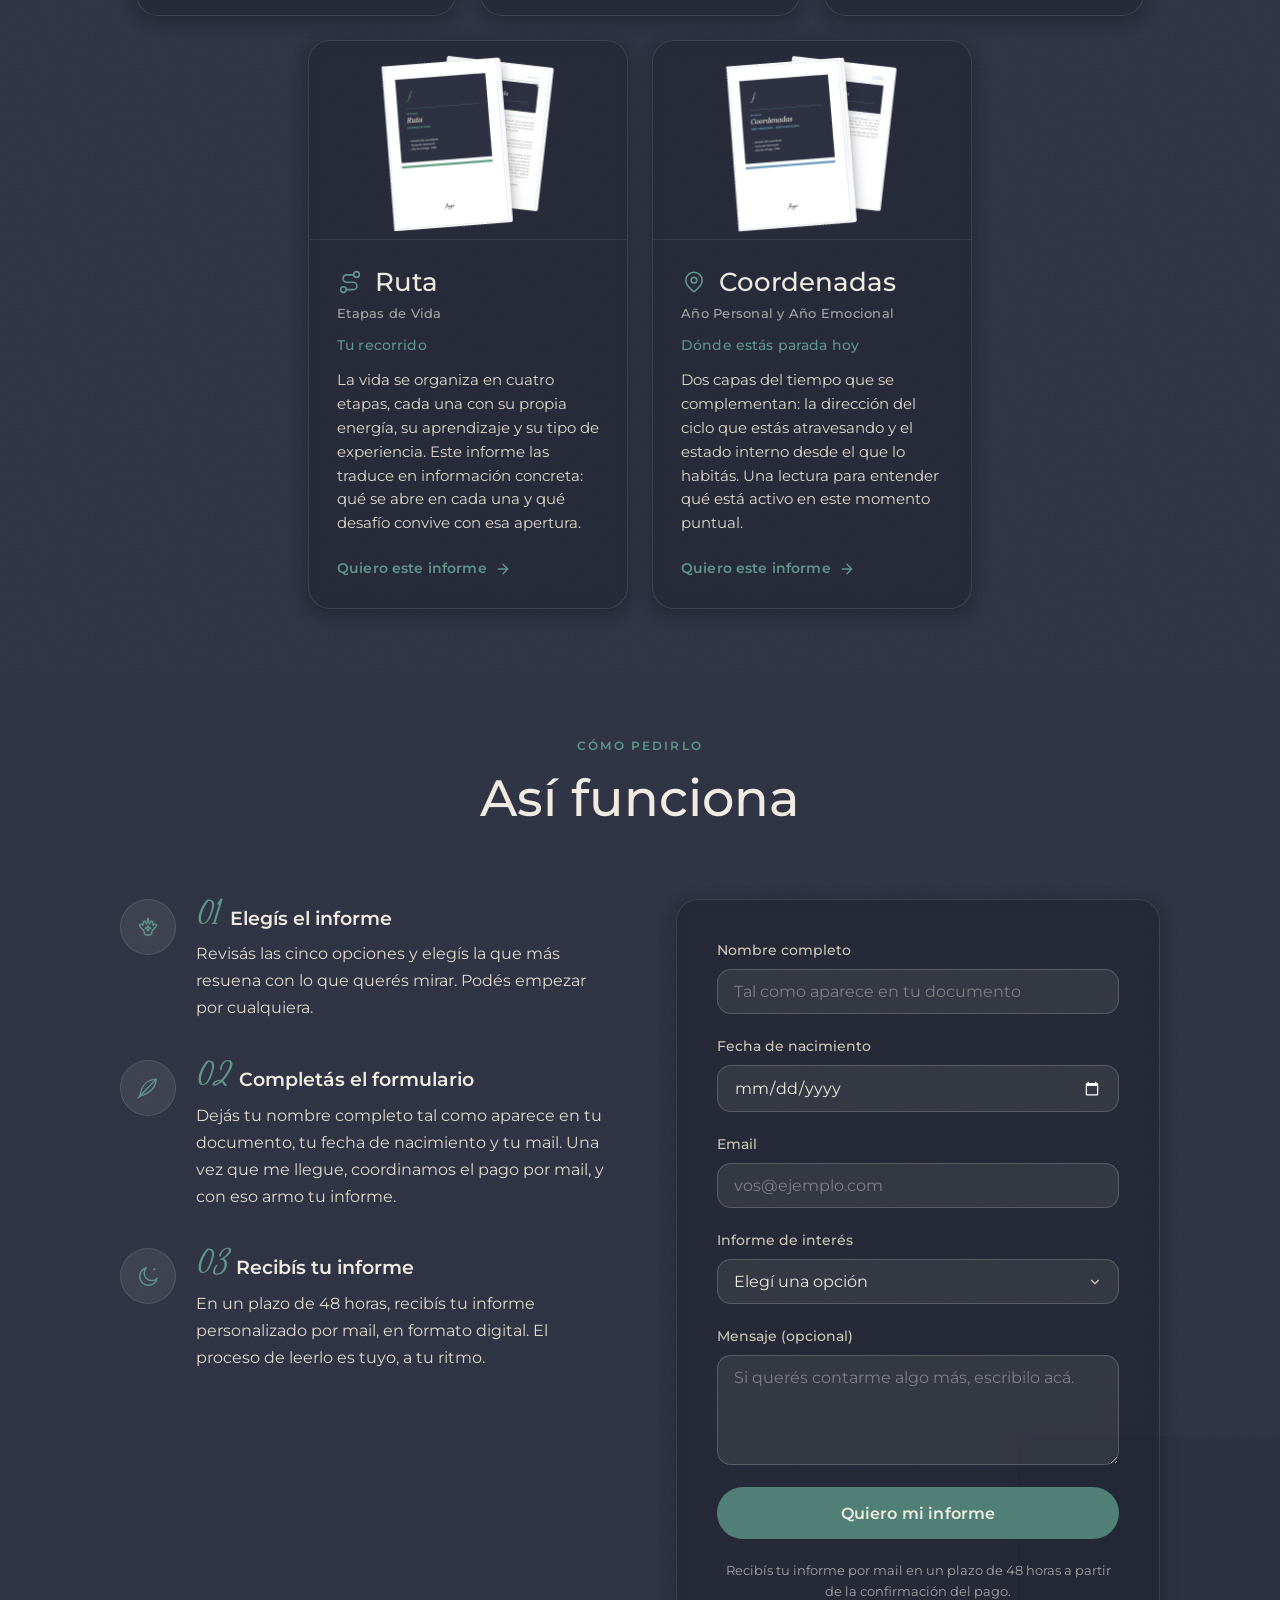
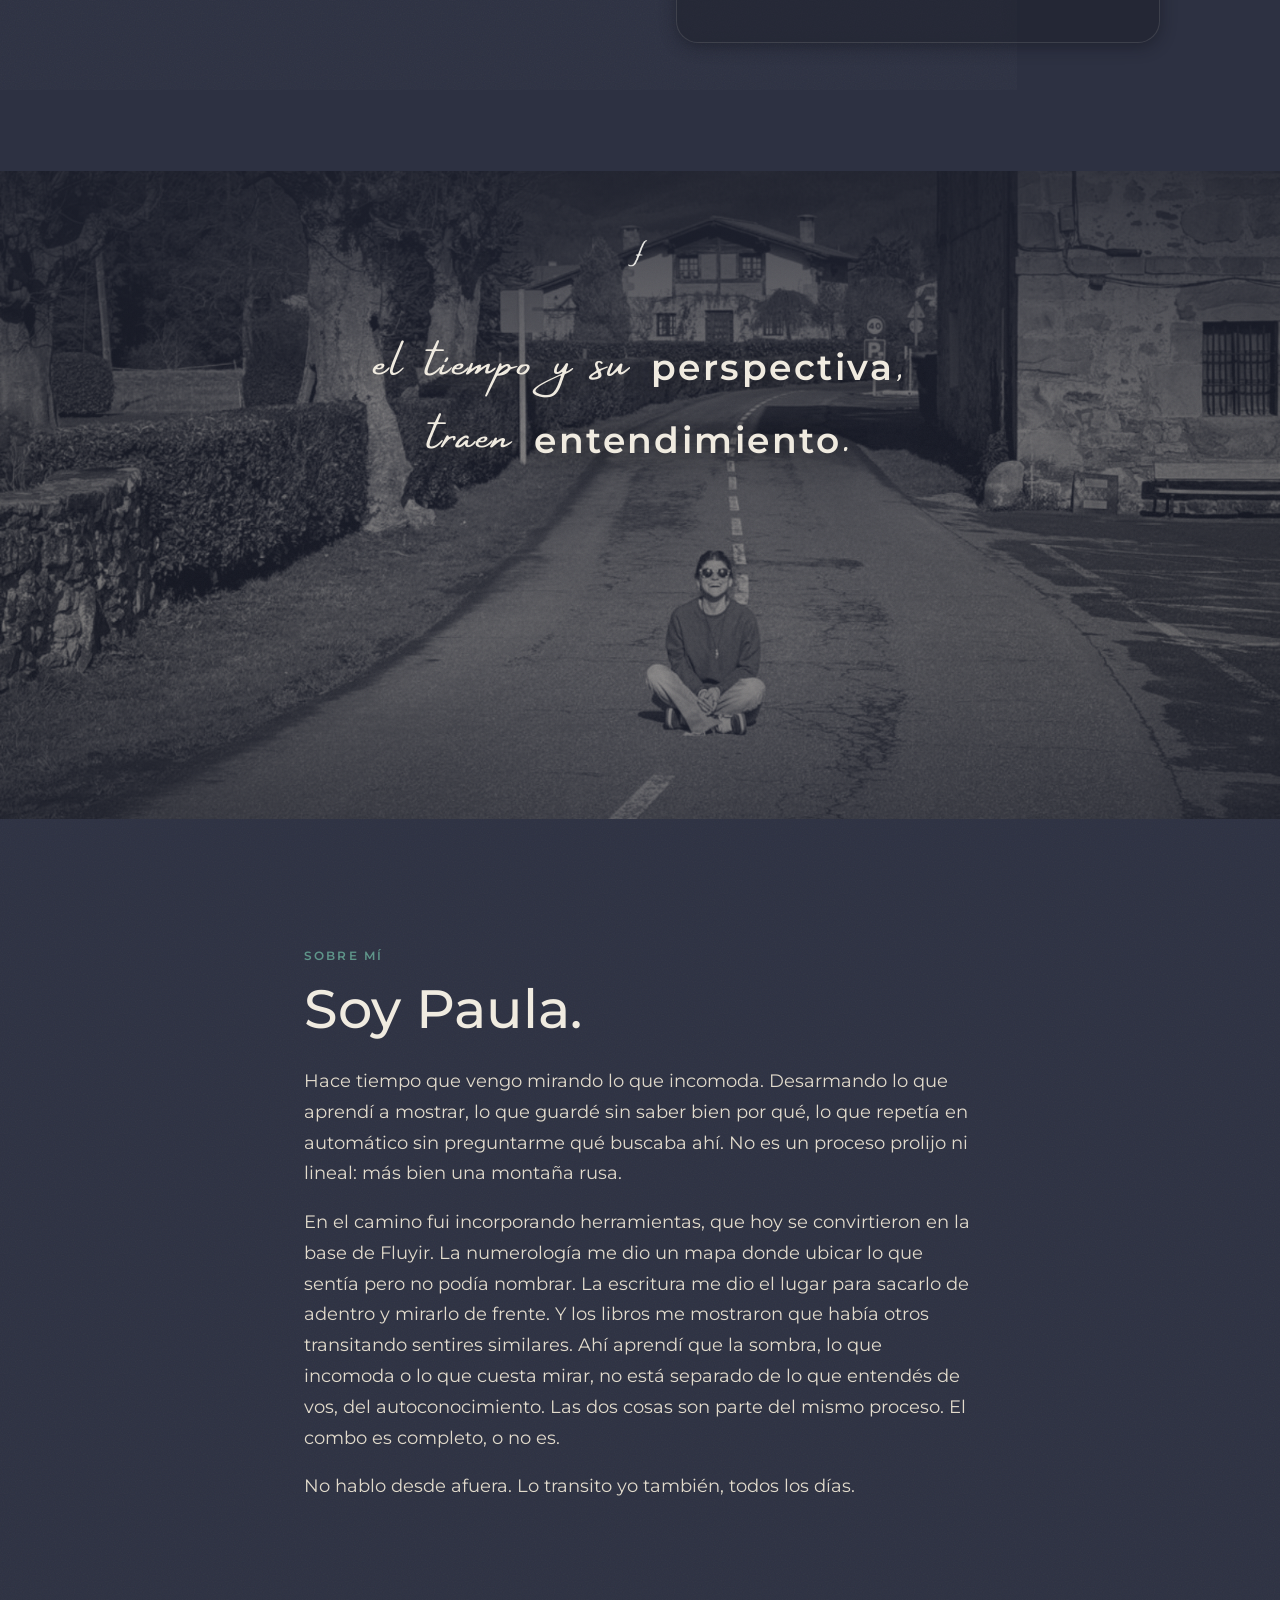
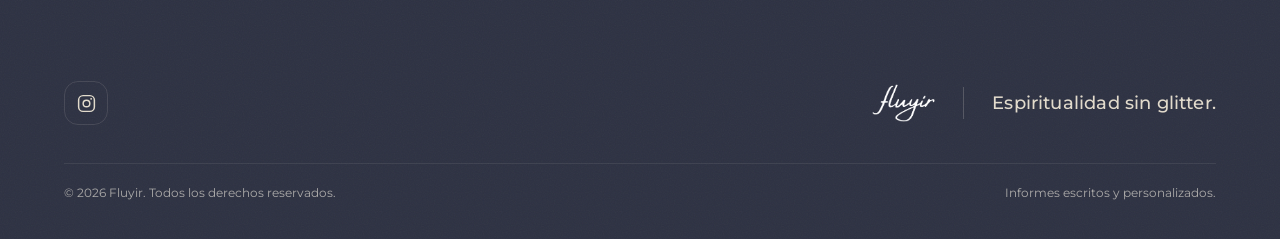
==== commit cc107b9c: "Add landing pages for each informe + connect cards" ====
--- a/index.html
+++ b/index.html
@@ -358,7 +358,7 @@
             <span style="display:block; font-family:var(--font-body); font-size:0.8rem; font-weight:500; letter-spacing:0.02em; color:var(--cream-a64); margin-top:8px;">Los siete números</span>
             <span style="display:block; font-family:var(--font-body); font-size:0.9rem; font-weight:500; letter-spacing:0.01em; color:var(--glow); margin-top:11px;">El terreno completo</span>
             <p style="font-size:0.92rem; line-height:1.62; color:var(--cream-200); margin:13px 0 0;">Siete números con ubicaciones específicas que muestran tu energía cotidiana, tus aprendizajes, tu esencia, tu propósito. Es el informe más abarcativo, y por eso es la base de tu experiencia.</p>
-            <a href="#contacto" data-informe="Mapa" class="fl-ver-informe" style="display:inline-flex; align-items:center; gap:8px; margin-top:22px; text-decoration:none; font-family:var(--font-body); font-size:0.9rem; font-weight:600; color:var(--link); letter-spacing:0.01em;">
+            <a href="informe.html?slug=mapa-numerico" data-informe="Mapa" class="fl-ver-informe" style="display:inline-flex; align-items:center; gap:8px; margin-top:22px; text-decoration:none; font-family:var(--font-body); font-size:0.9rem; font-weight:600; color:var(--link); letter-spacing:0.01em;">
               <span>Quiero este informe</span>
               <svg width="16" height="16" viewBox="0 0 24 24" fill="none" stroke="currentColor" stroke-width="2.2" stroke-linecap="round" stroke-linejoin="round"><line x1="5" y1="12" x2="19" y2="12"></line><polyline points="12 5 19 12 12 19"></polyline></svg>
             </a>
@@ -392,7 +392,7 @@
             <span style="display:block; font-family:var(--font-body); font-size:0.8rem; font-weight:500; letter-spacing:0.02em; color:var(--cream-a64); margin-top:8px;">Vidas Pasadas, Regalo Divino, Sombra</span>
             <span style="display:block; font-family:var(--font-body); font-size:0.9rem; font-weight:500; letter-spacing:0.01em; color:var(--glow); margin-top:11px;">Las capas más profundas</span>
             <p style="font-size:0.92rem; line-height:1.62; color:var(--cream-200); margin:13px 0 0;">Tres dimensiones que conviven en vos al mismo tiempo: la memoria que ya traés, el don que está disponible aunque todavía no lo reconozcas del todo, y lo que tapaste porque en algún momento fue mejor no mostrarlo. Es el informe que va directo a lo que más cuesta mirar.</p>
-            <a href="#contacto" data-informe="Equipaje" class="fl-ver-informe" style="display:inline-flex; align-items:center; gap:8px; margin-top:22px; text-decoration:none; font-family:var(--font-body); font-size:0.9rem; font-weight:600; color:var(--link); letter-spacing:0.01em;">
+            <a href="informe.html?slug=vidas-pasadas" data-informe="Equipaje" class="fl-ver-informe" style="display:inline-flex; align-items:center; gap:8px; margin-top:22px; text-decoration:none; font-family:var(--font-body); font-size:0.9rem; font-weight:600; color:var(--link); letter-spacing:0.01em;">
               <span>Quiero este informe</span>
               <svg width="16" height="16" viewBox="0 0 24 24" fill="none" stroke="currentColor" stroke-width="2.2" stroke-linecap="round" stroke-linejoin="round"><line x1="5" y1="12" x2="19" y2="12"></line><polyline points="12 5 19 12 12 19"></polyline></svg>
             </a>
@@ -426,7 +426,7 @@
             <span style="display:block; font-family:var(--font-body); font-size:0.8rem; font-weight:500; letter-spacing:0.02em; color:var(--cream-a64); margin-top:8px;">Ausentes, Dominantes, Excesivos</span>
             <span style="display:block; font-family:var(--font-body); font-size:0.9rem; font-weight:500; letter-spacing:0.01em; color:var(--glow); margin-top:11px;">Cómo se distribuye tu energía</span>
             <p style="font-size:0.92rem; line-height:1.62; color:var(--cream-200); margin:13px 0 0;">La frecuencia con la que aparece cada número en tu nombre revela tres categorías: lo que todavía no se activó, lo que ya es un recurso fuerte en vos, y lo que está tan presente que puede no estar equilibrado. Las tres son información sobre cómo te movés.</p>
-            <a href="#contacto" data-informe="Brújula" class="fl-ver-informe" style="display:inline-flex; align-items:center; gap:8px; margin-top:22px; text-decoration:none; font-family:var(--font-body); font-size:0.9rem; font-weight:600; color:var(--link); letter-spacing:0.01em;">
+            <a href="informe.html?slug=grilla" data-informe="Brújula" class="fl-ver-informe" style="display:inline-flex; align-items:center; gap:8px; margin-top:22px; text-decoration:none; font-family:var(--font-body); font-size:0.9rem; font-weight:600; color:var(--link); letter-spacing:0.01em;">
               <span>Quiero este informe</span>
               <svg width="16" height="16" viewBox="0 0 24 24" fill="none" stroke="currentColor" stroke-width="2.2" stroke-linecap="round" stroke-linejoin="round"><line x1="5" y1="12" x2="19" y2="12"></line><polyline points="12 5 19 12 12 19"></polyline></svg>
             </a>
@@ -460,7 +460,7 @@
             <span style="display:block; font-family:var(--font-body); font-size:0.8rem; font-weight:500; letter-spacing:0.02em; color:var(--cream-a64); margin-top:8px;">Etapas de Vida</span>
             <span style="display:block; font-family:var(--font-body); font-size:0.9rem; font-weight:500; letter-spacing:0.01em; color:var(--glow); margin-top:11px;">Tu recorrido</span>
             <p style="font-size:0.92rem; line-height:1.62; color:var(--cream-200); margin:13px 0 0;">La vida se organiza en cuatro etapas, cada una con su propia energía, su aprendizaje y su tipo de experiencia. Este informe las traduce en información concreta: qué se abre en cada una y qué desafío convive con esa apertura.</p>
-            <a href="#contacto" data-informe="Ruta" class="fl-ver-informe" style="display:inline-flex; align-items:center; gap:8px; margin-top:22px; text-decoration:none; font-family:var(--font-body); font-size:0.9rem; font-weight:600; color:var(--link); letter-spacing:0.01em;">
+            <a href="informe.html?slug=etapas-de-vida" data-informe="Ruta" class="fl-ver-informe" style="display:inline-flex; align-items:center; gap:8px; margin-top:22px; text-decoration:none; font-family:var(--font-body); font-size:0.9rem; font-weight:600; color:var(--link); letter-spacing:0.01em;">
               <span>Quiero este informe</span>
               <svg width="16" height="16" viewBox="0 0 24 24" fill="none" stroke="currentColor" stroke-width="2.2" stroke-linecap="round" stroke-linejoin="round"><line x1="5" y1="12" x2="19" y2="12"></line><polyline points="12 5 19 12 12 19"></polyline></svg>
             </a>
@@ -494,7 +494,7 @@
             <span style="display:block; font-family:var(--font-body); font-size:0.8rem; font-weight:500; letter-spacing:0.02em; color:var(--cream-a64); margin-top:8px;">Año Personal y Año Emocional</span>
             <span style="display:block; font-family:var(--font-body); font-size:0.9rem; font-weight:500; letter-spacing:0.01em; color:var(--glow); margin-top:11px;">Dónde estás parada hoy</span>
             <p style="font-size:0.92rem; line-height:1.62; color:var(--cream-200); margin:13px 0 0;">Dos capas del tiempo que se complementan: la dirección del ciclo que estás atravesando y el estado interno desde el que lo habitás. Una lectura para entender qué está activo en este momento puntual.</p>
-            <a href="#contacto" data-informe="Coordenadas" class="fl-ver-informe" style="display:inline-flex; align-items:center; gap:8px; margin-top:22px; text-decoration:none; font-family:var(--font-body); font-size:0.9rem; font-weight:600; color:var(--link); letter-spacing:0.01em;">
+            <a href="informe.html?slug=ano-personal" data-informe="Coordenadas" class="fl-ver-informe" style="display:inline-flex; align-items:center; gap:8px; margin-top:22px; text-decoration:none; font-family:var(--font-body); font-size:0.9rem; font-weight:600; color:var(--link); letter-spacing:0.01em;">
               <span>Quiero este informe</span>
               <svg width="16" height="16" viewBox="0 0 24 24" fill="none" stroke="currentColor" stroke-width="2.2" stroke-linecap="round" stroke-linejoin="round"><line x1="5" y1="12" x2="19" y2="12"></line><polyline points="12 5 19 12 12 19"></polyline></svg>
             </a>
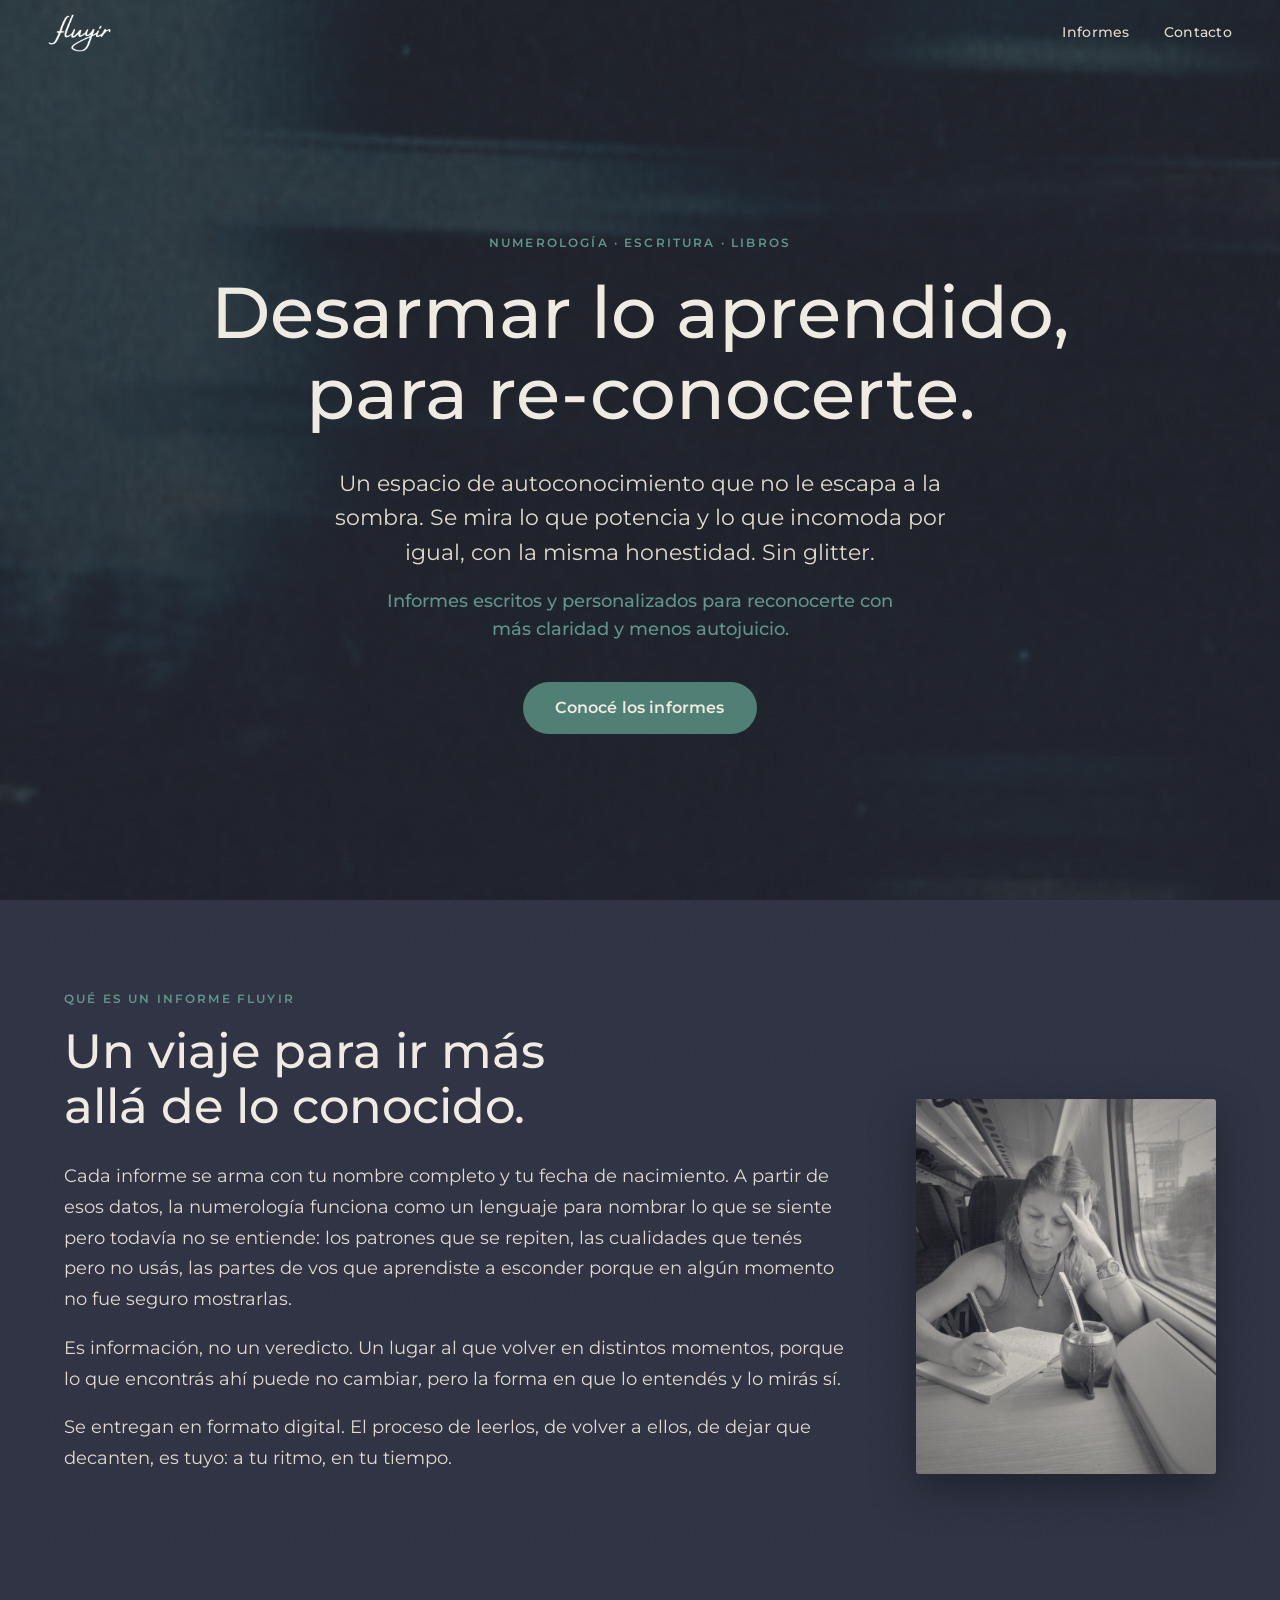
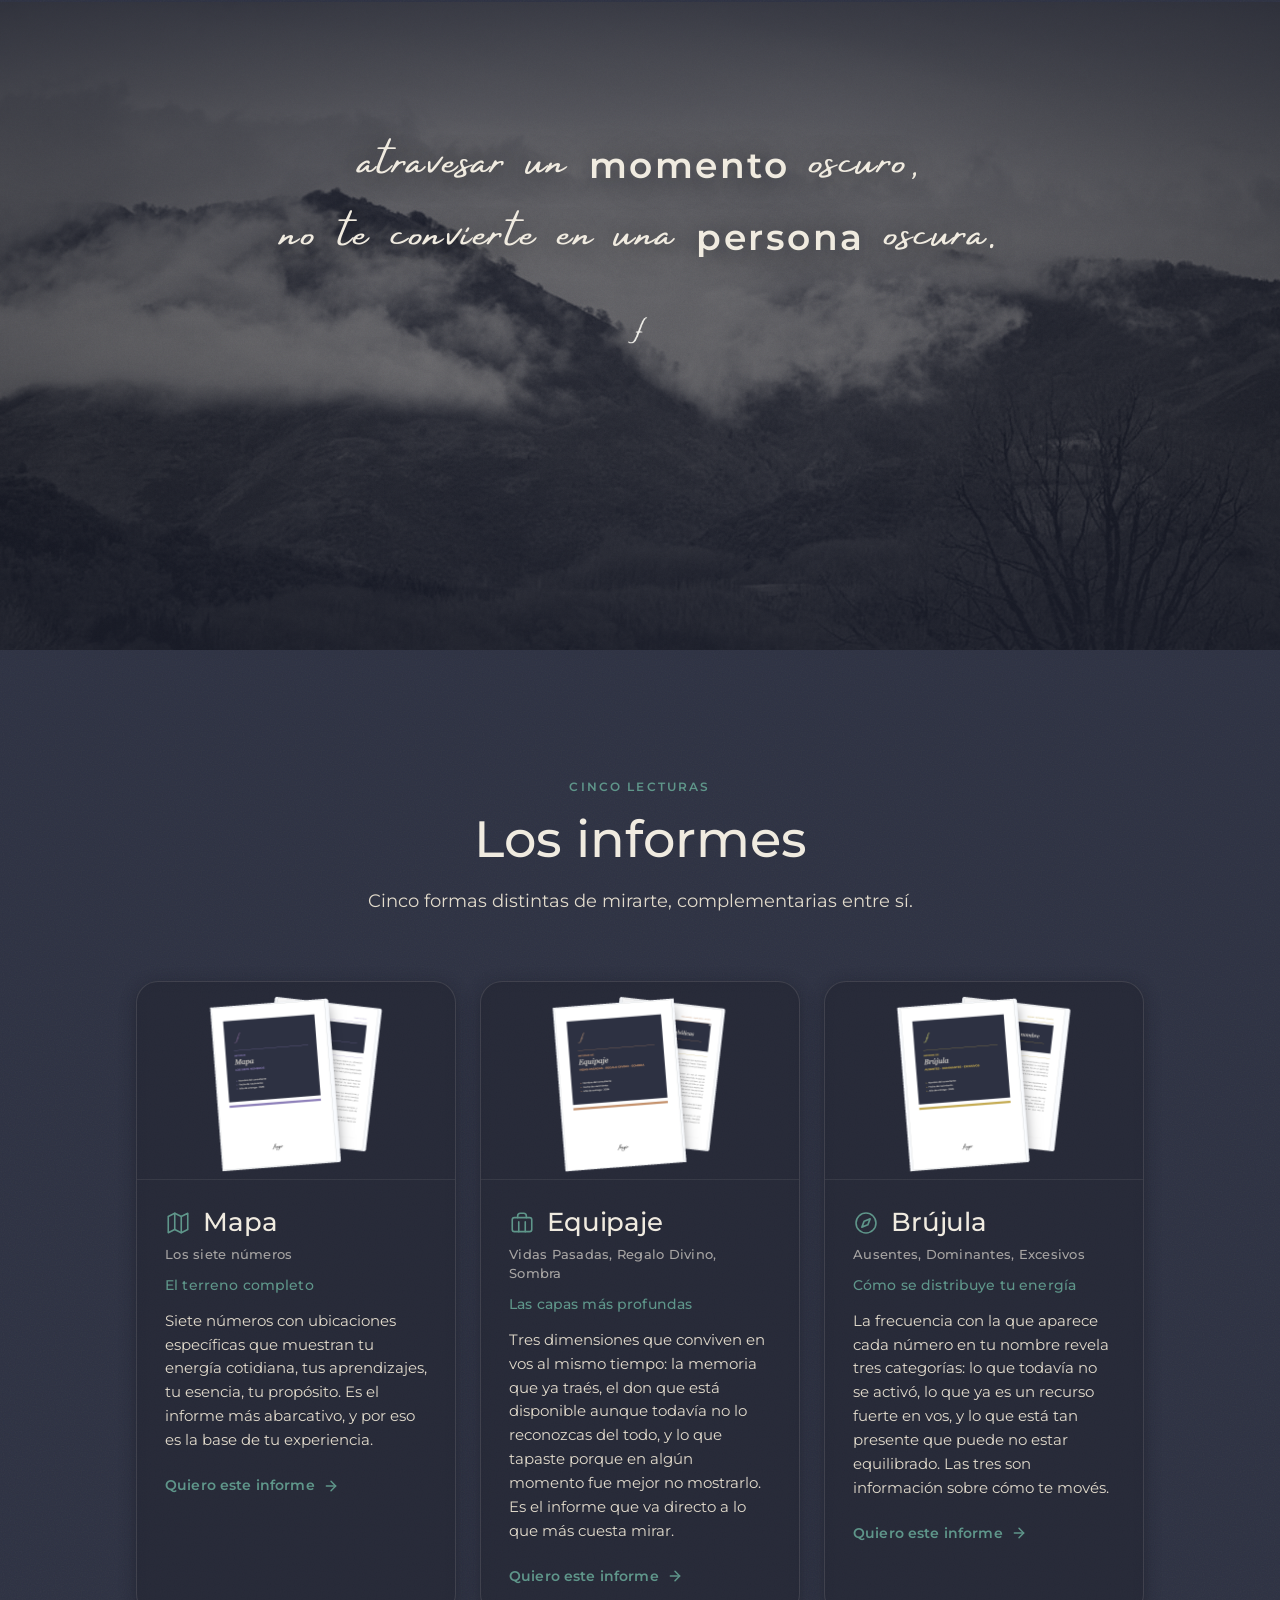
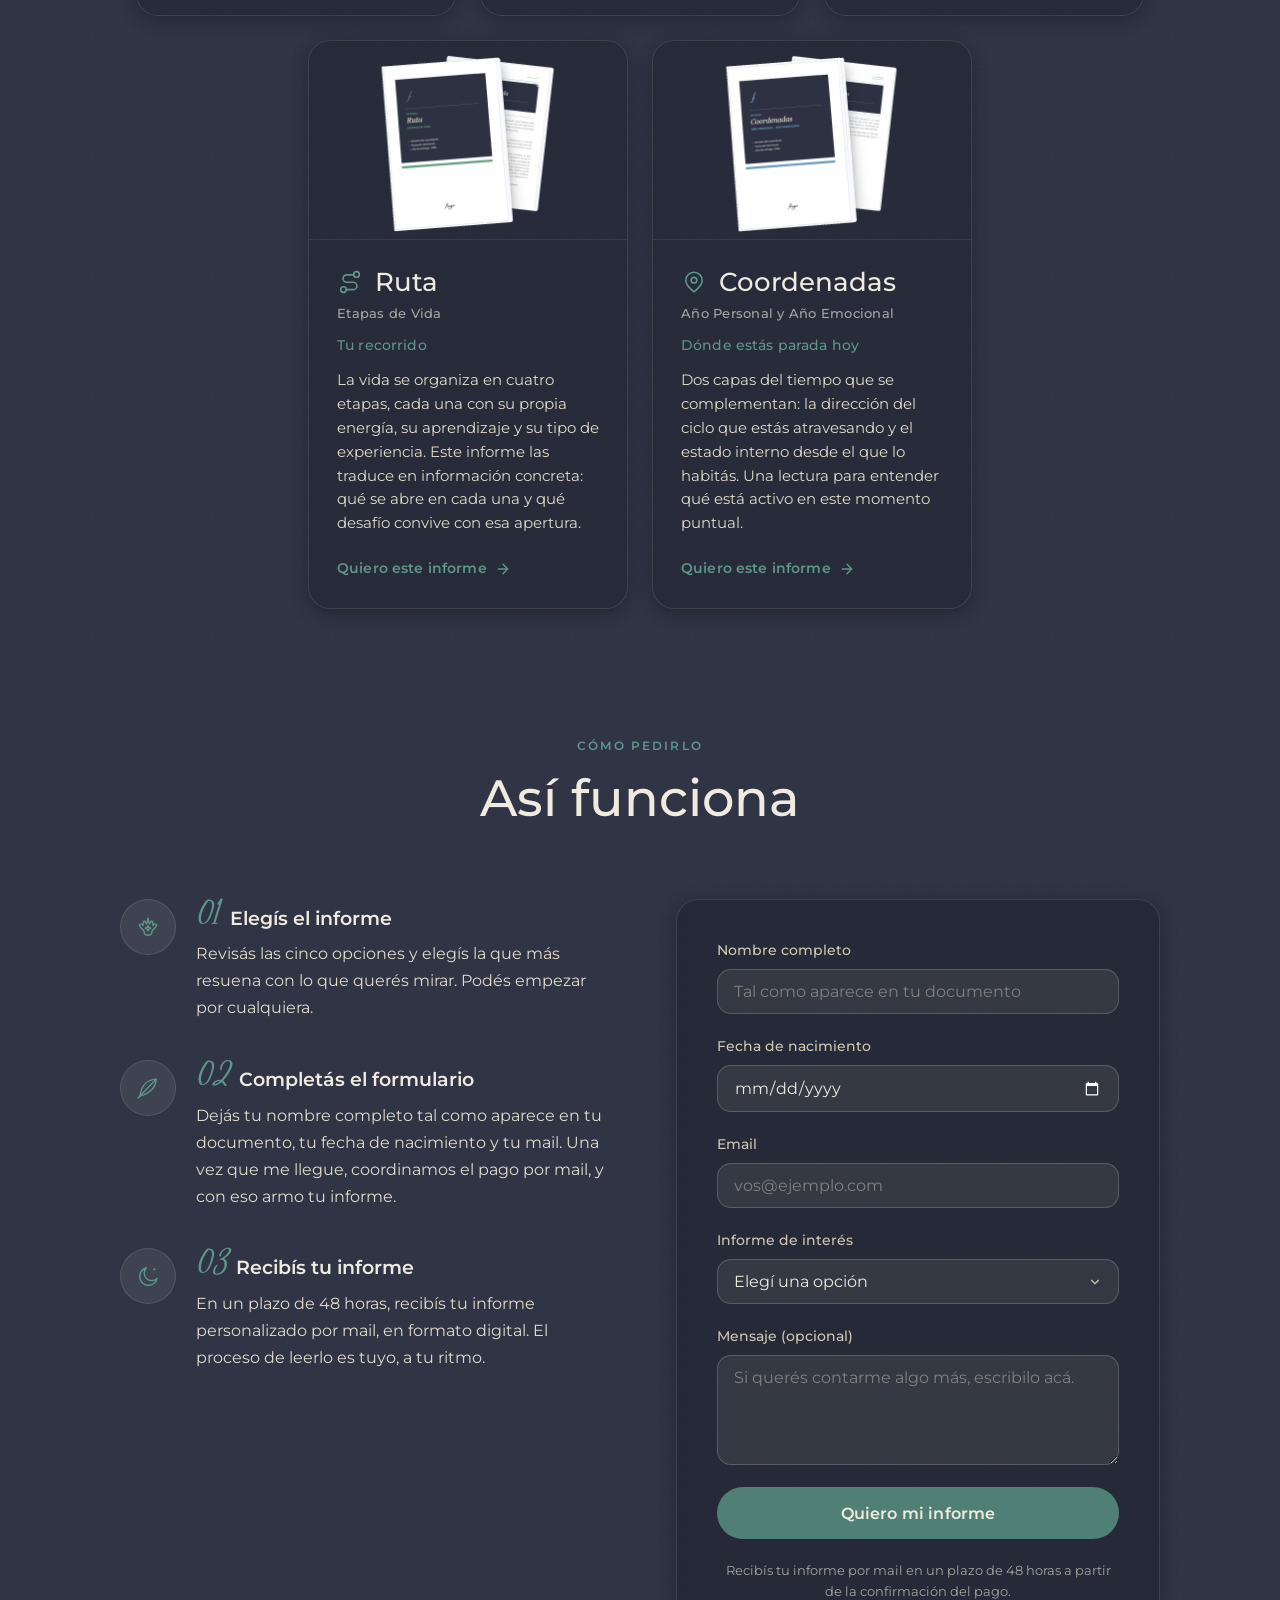
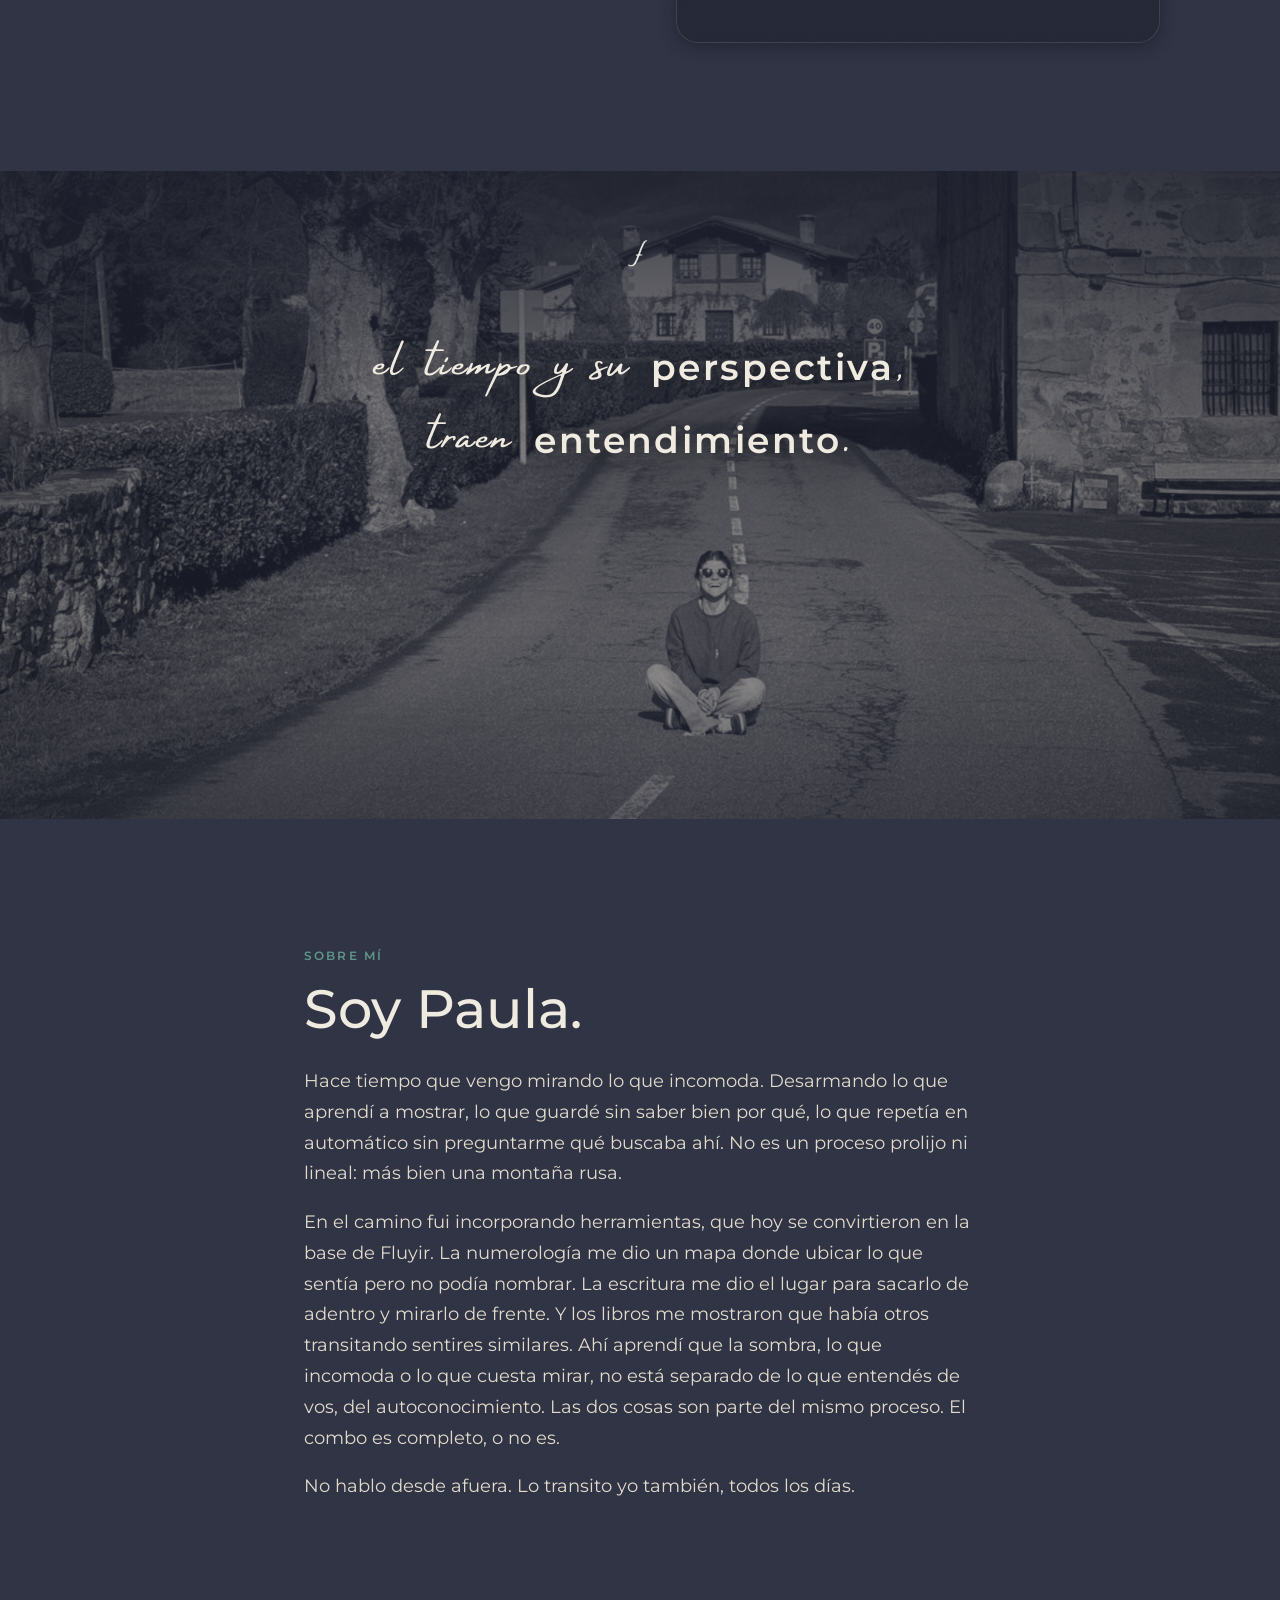
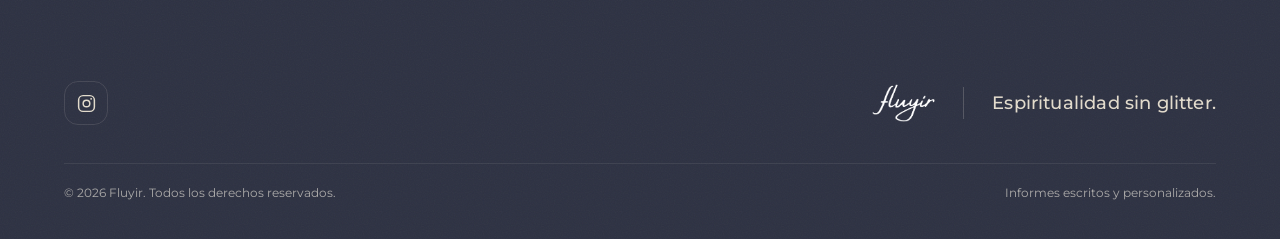
==== commit afb88632: "Fix card links to navigate to informe landing pages" ====
--- a/index.html
+++ b/index.html
@@ -712,17 +712,7 @@
     });
   });
 
-  // "Ver informe" → preselect en el formulario y scroll al contacto
-  document.querySelectorAll('.fl-ver-informe').forEach(function (link) {
-    link.addEventListener('click', function (e) {
-      e.preventDefault();
-      var informe = this.getAttribute('data-informe');
-      var sel = document.getElementById('fl-select-informe');
-      if (sel && informe) sel.value = informe;
-      var contacto = document.getElementById('contacto');
-      if (contacto) { var y = contacto.getBoundingClientRect().top + window.scrollY - 78; window.scrollTo({ top: y, behavior: 'smooth' }); }
-    });
-  });
+  // "Quiero este informe" → navega a la landing del informe
 
   // Preselect desde URL param ?informe=Mapa
   (function () {
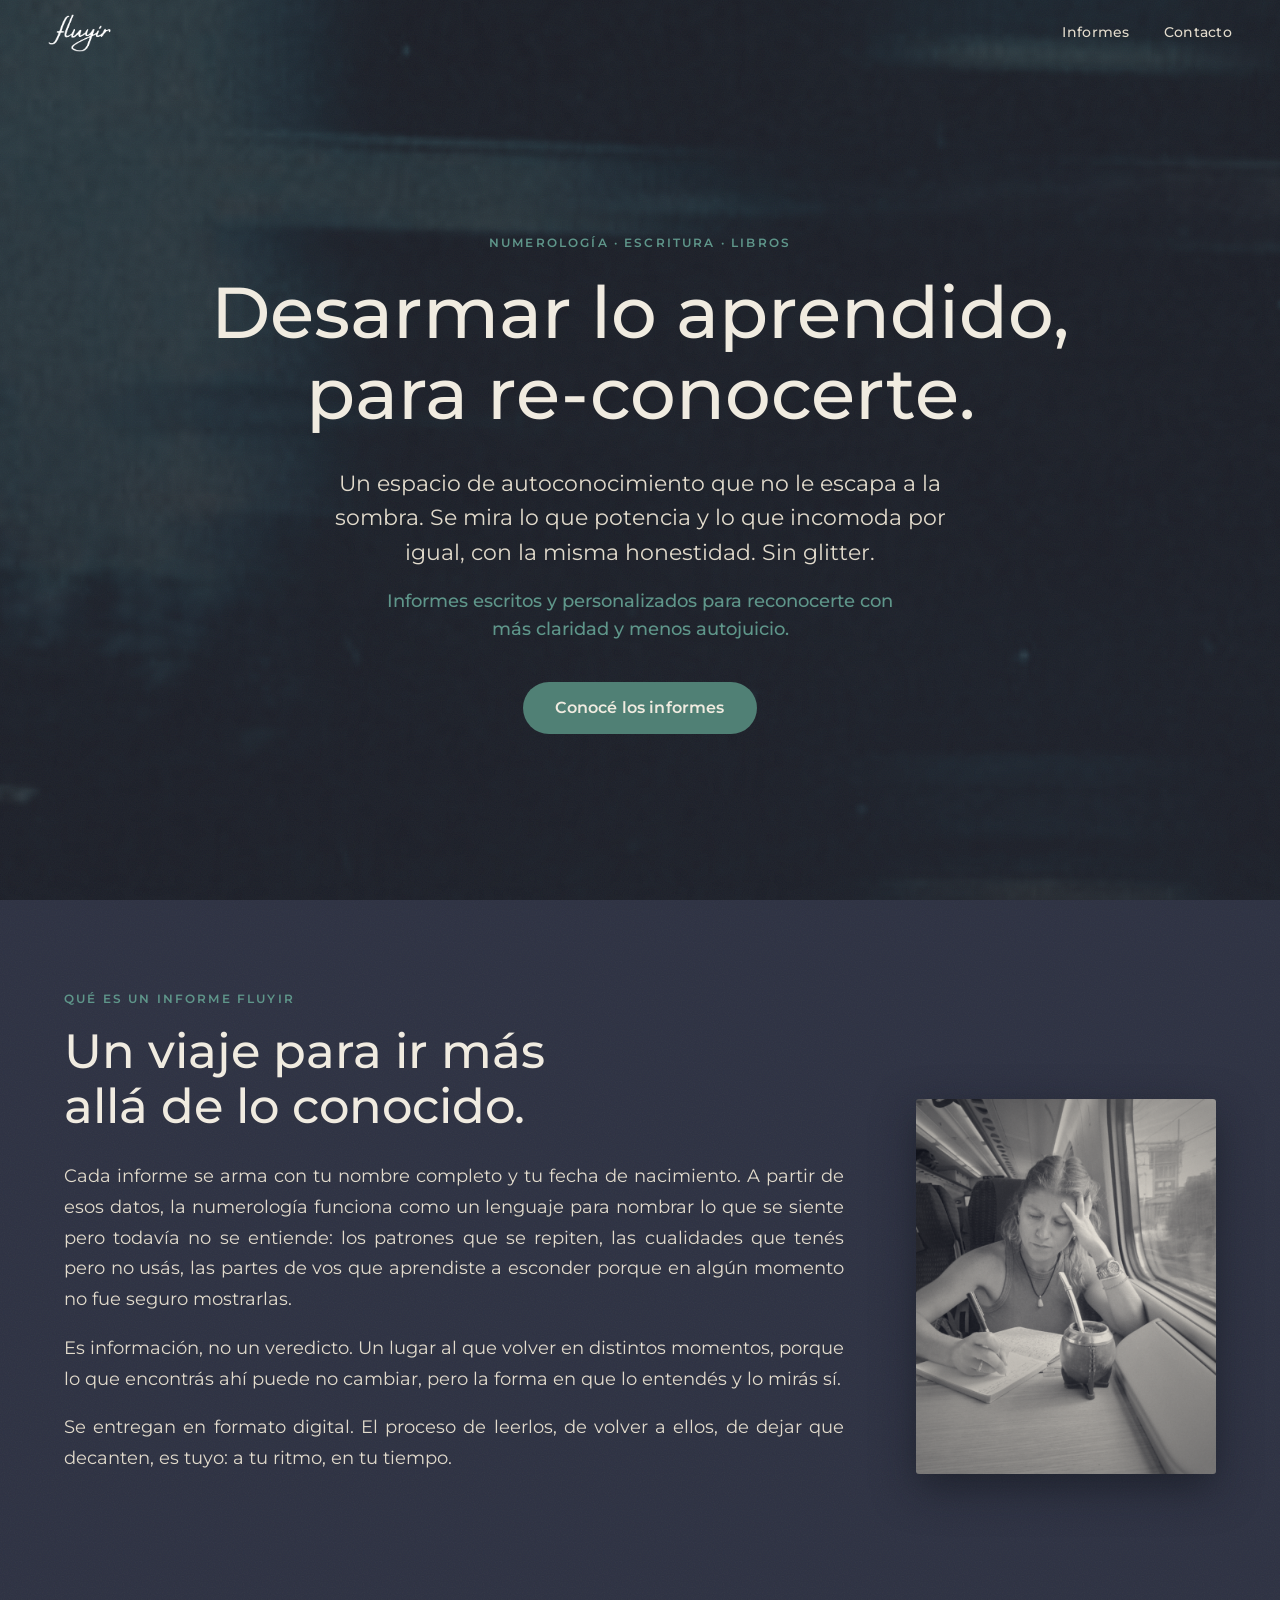
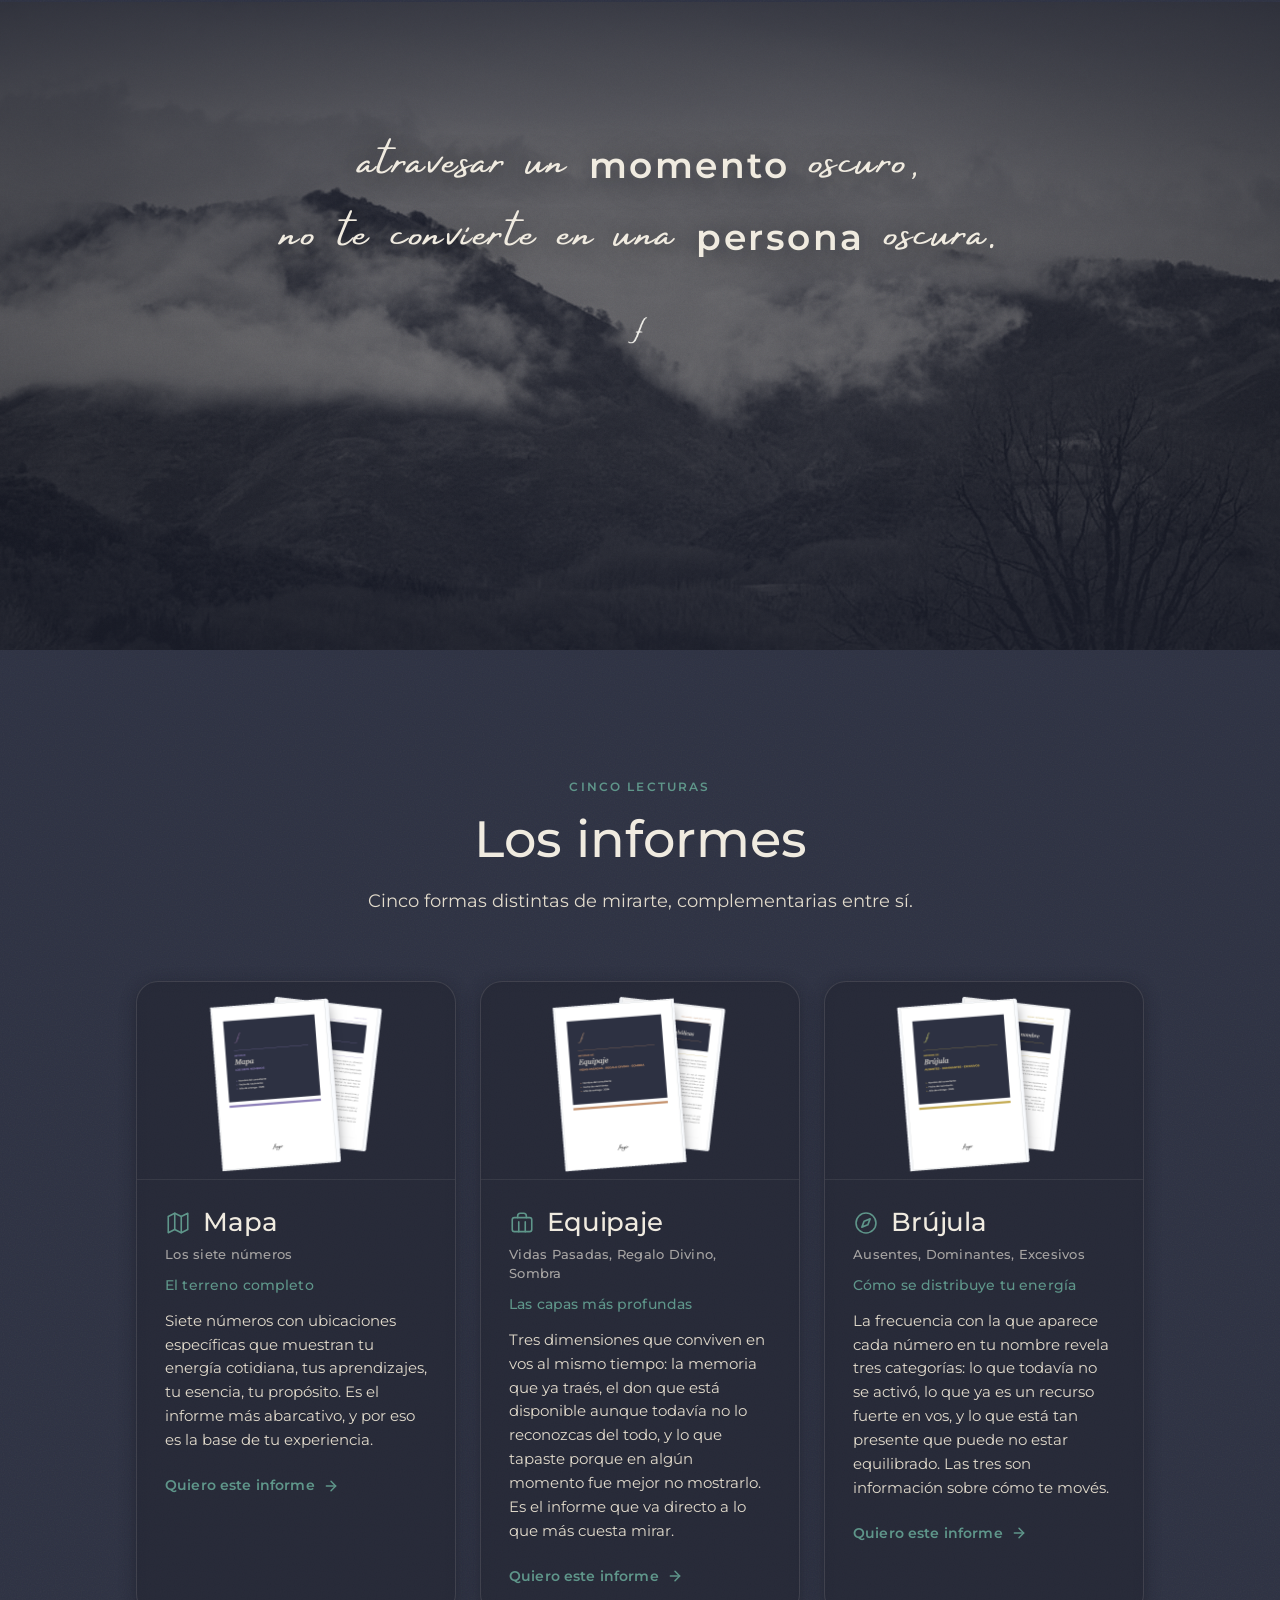
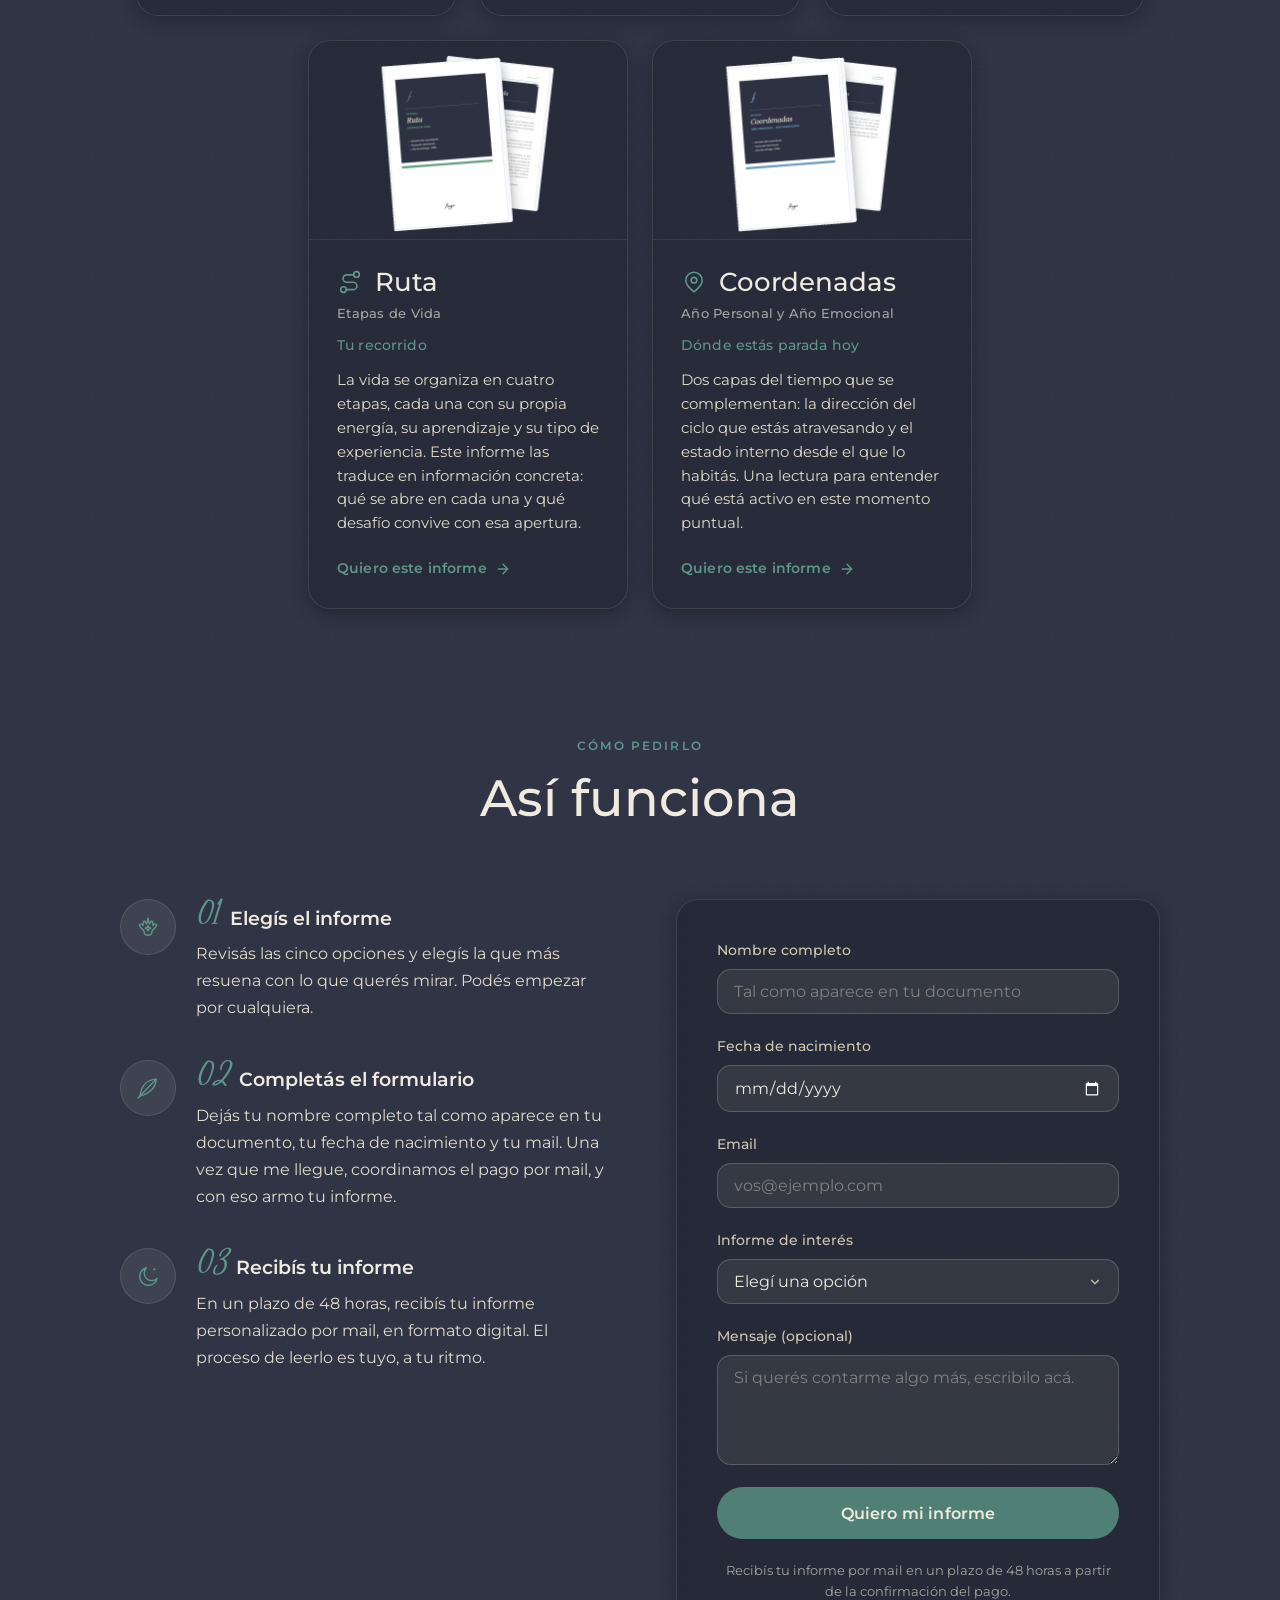
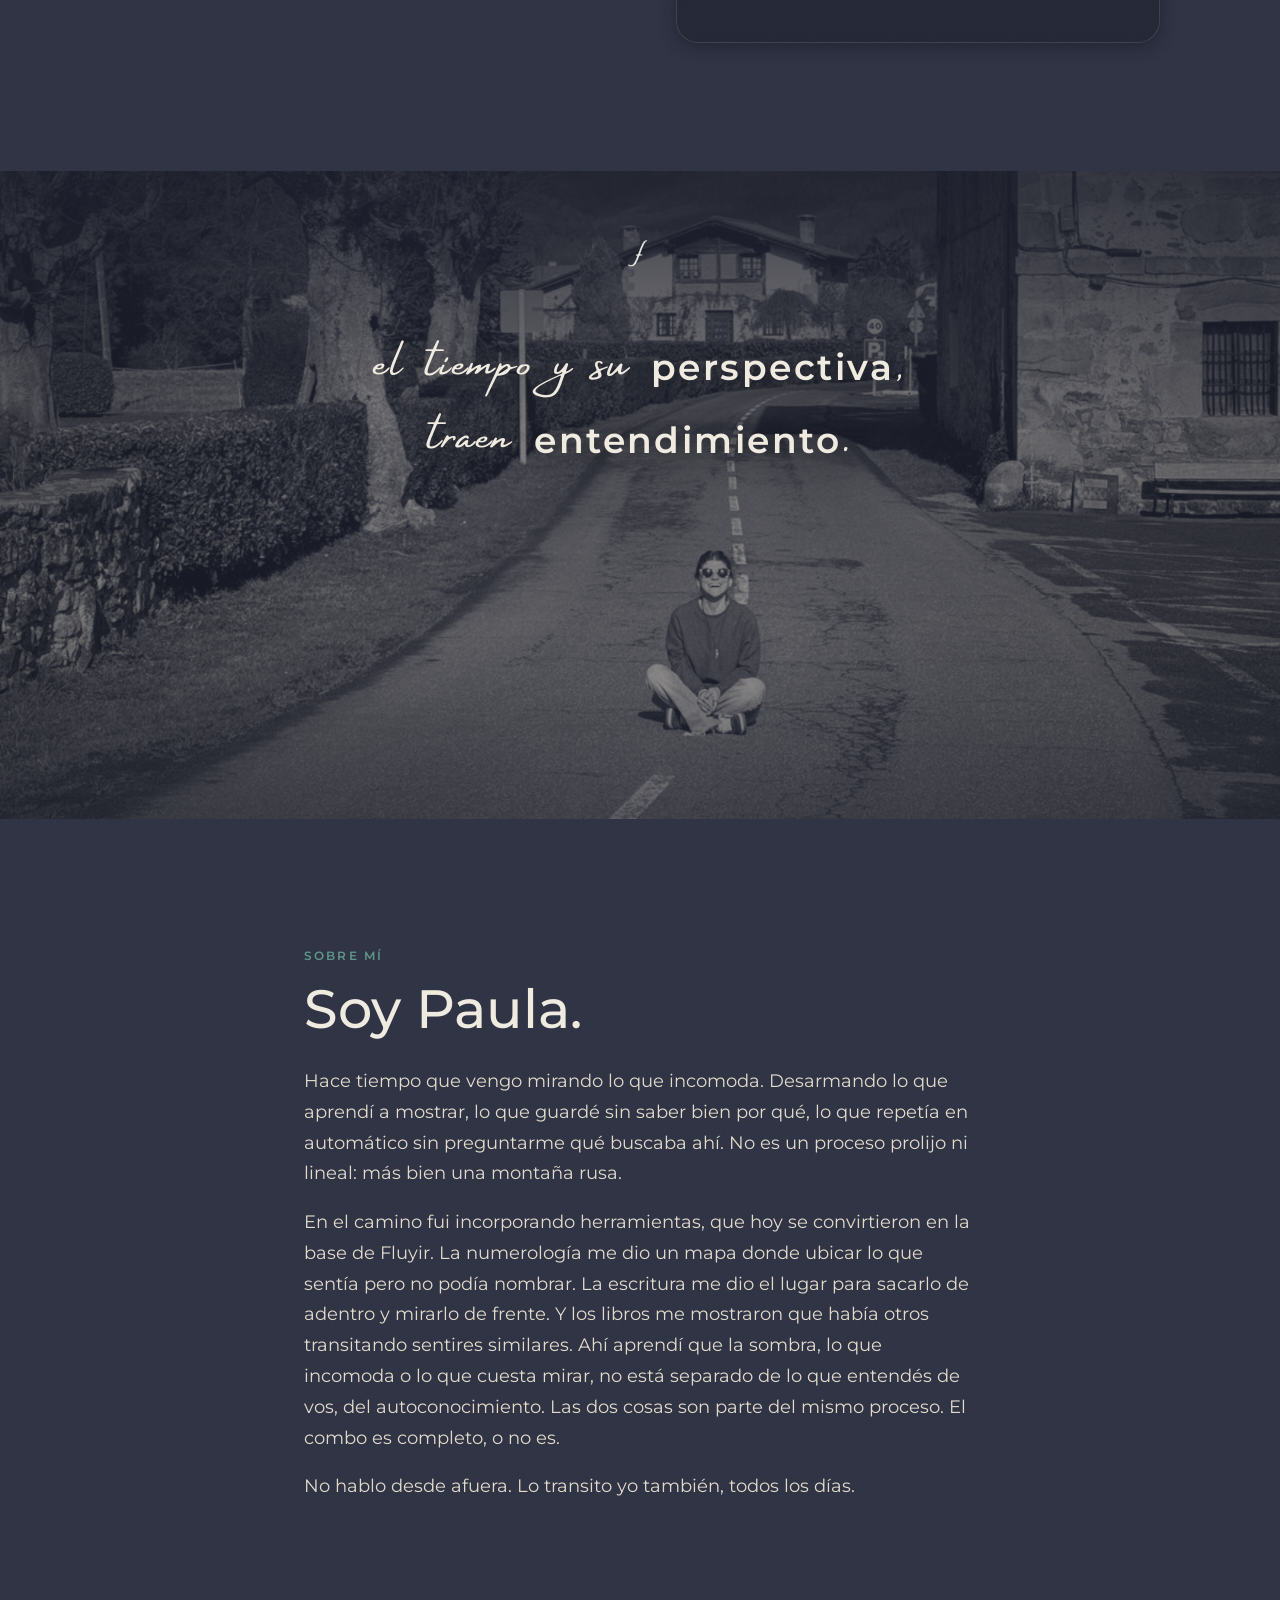
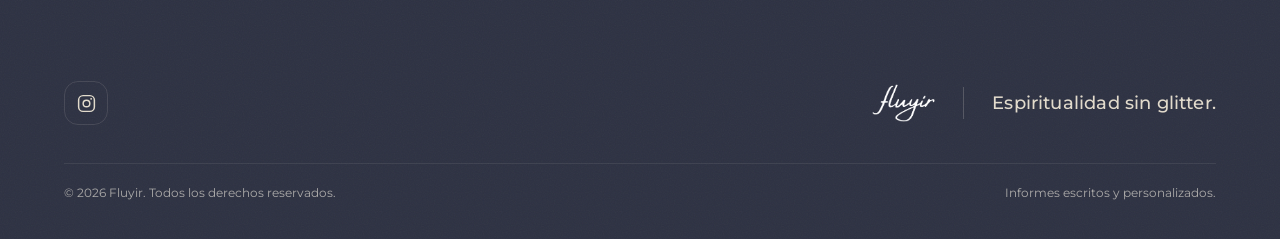
==== commit b9220f61: "Mobile fixes: footer center, pedir center, form inputs, subtitle sizes, home text justify" ====
--- a/index.html
+++ b/index.html
@@ -297,9 +297,9 @@
       <div style="flex:1 1 440px; min-width:0;">
         <p class="fl-eyebrow">Qué es un informe Fluyir</p>
         <h2 style="font-family:var(--font-body); font-weight:500; font-size:clamp(1.9rem,4.4vw,3rem); line-height:1.16; color:var(--cream); margin:16px 0 0; text-wrap:balance;">Un viaje para ir más allá de lo conocido.</h2>
-        <p style="font-size:clamp(1rem,1.6vw,1.1rem); line-height:1.75; color:var(--cream-200); margin:26px 0 0;">Cada informe se arma con tu nombre completo y tu fecha de nacimiento. A partir de esos datos, la numerología funciona como un lenguaje para nombrar lo que se siente pero todavía no se entiende: los patrones que se repiten, las cualidades que tenés pero no usás, las partes de vos que aprendiste a esconder porque en algún momento no fue seguro mostrarlas.</p>
-        <p style="font-size:clamp(1rem,1.6vw,1.1rem); line-height:1.75; color:var(--cream-200); margin:18px 0 0;">Es información, no un veredicto. Un lugar al que volver en distintos momentos, porque lo que encontrás ahí puede no cambiar, pero la forma en que lo entendés y lo mirás sí.</p>
-        <p style="font-size:clamp(1rem,1.6vw,1.1rem); line-height:1.75; color:var(--cream-200); margin:18px 0 0;">Se entregan en formato digital. El proceso de leerlos, de volver a ellos, de dejar que decanten, es tuyo: a tu ritmo, en tu tiempo.</p>
+        <p style="font-size:clamp(1rem,1.6vw,1.1rem); line-height:1.75; color:var(--cream-200); margin:26px 0 0; text-align:justify;">Cada informe se arma con tu nombre completo y tu fecha de nacimiento. A partir de esos datos, la numerología funciona como un lenguaje para nombrar lo que se siente pero todavía no se entiende: los patrones que se repiten, las cualidades que tenés pero no usás, las partes de vos que aprendiste a esconder porque en algún momento no fue seguro mostrarlas.</p>
+        <p style="font-size:clamp(1rem,1.6vw,1.1rem); line-height:1.75; color:var(--cream-200); margin:18px 0 0; text-align:justify;">Es información, no un veredicto. Un lugar al que volver en distintos momentos, porque lo que encontrás ahí puede no cambiar, pero la forma en que lo entendés y lo mirás sí.</p>
+        <p style="font-size:clamp(1rem,1.6vw,1.1rem); line-height:1.75; color:var(--cream-200); margin:18px 0 0; text-align:justify;">Se entregan en formato digital. El proceso de leerlos, de volver a ellos, de dejar que decanten, es tuyo: a tu ritmo, en tu tiempo.</p>
       </div>
       <div class="fl-quees-img" style="flex:0 1 300px; max-width:320px;">
         <img src="assets/escritura-tren.png" alt="Paula escribiendo" style="display:block; width:100%; aspect-ratio:4/5; object-fit:cover; border-radius:3px; box-shadow:var(--shadow-lg);">
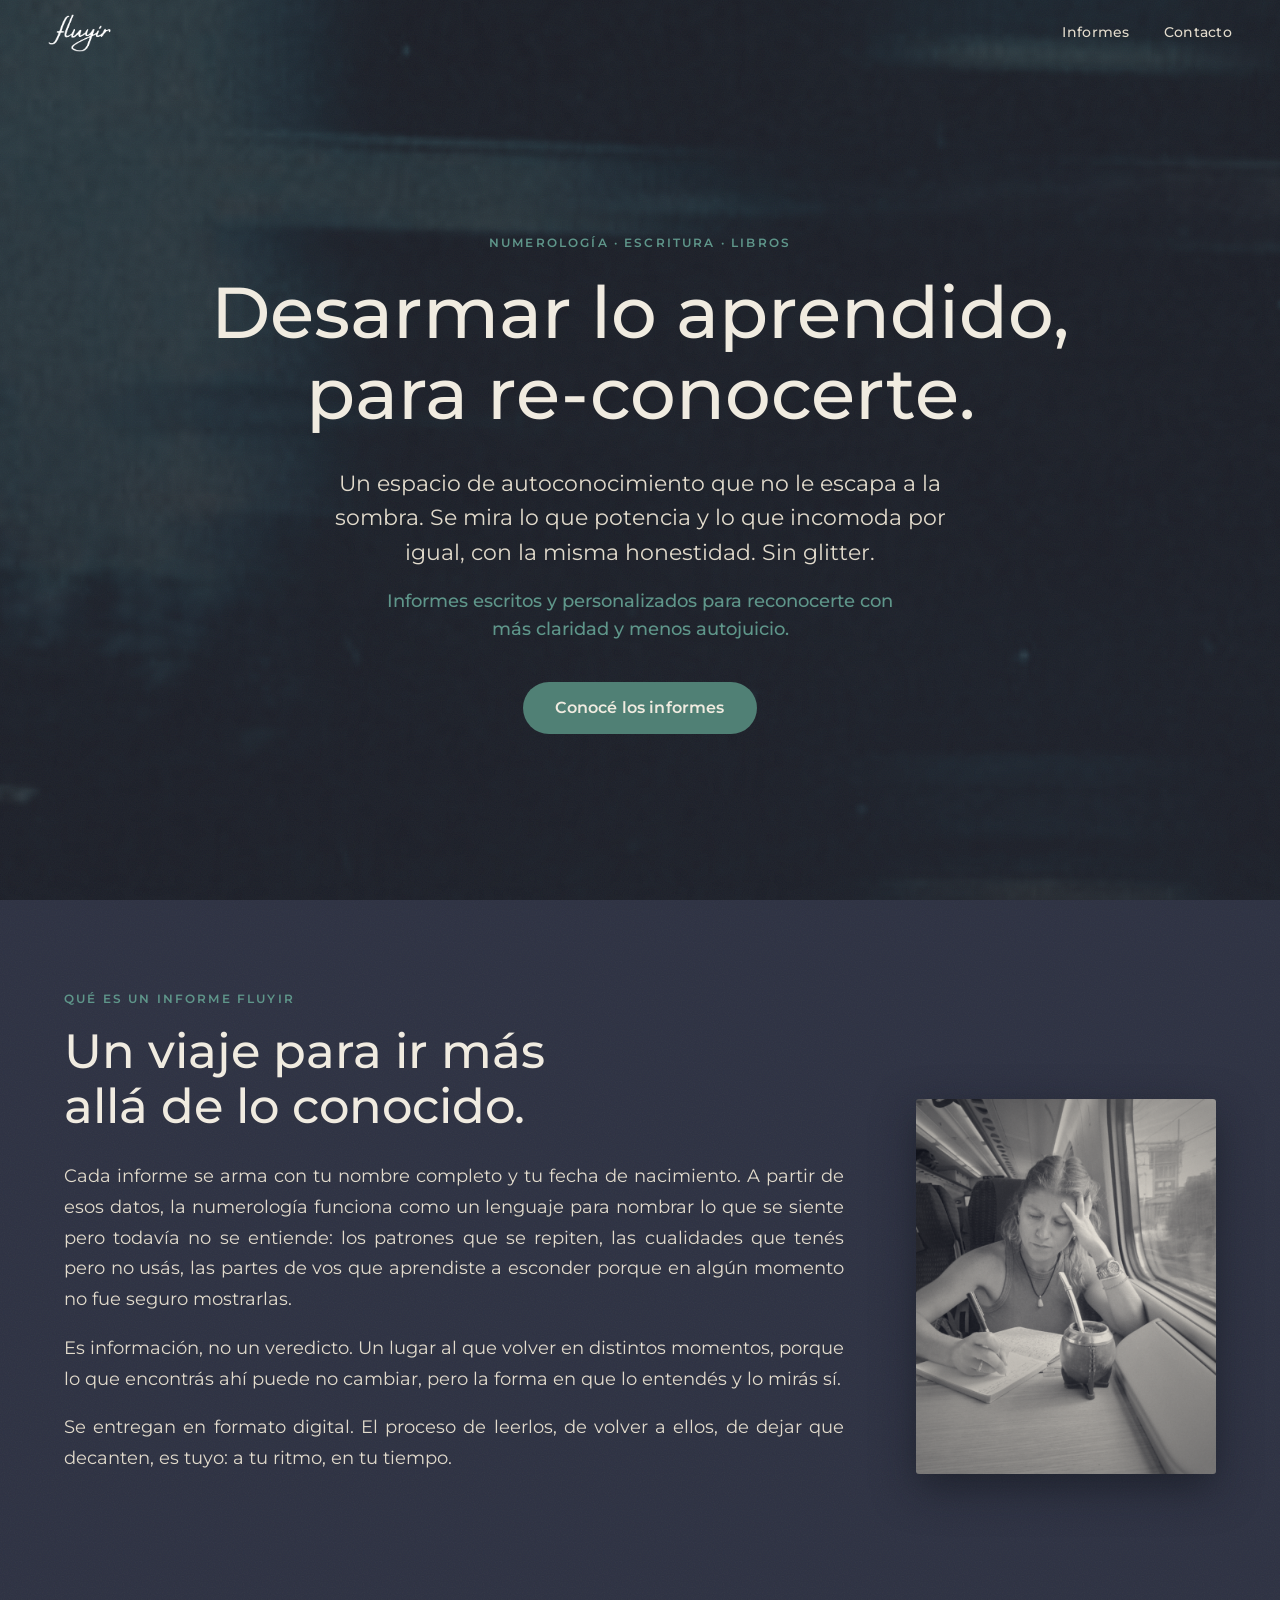
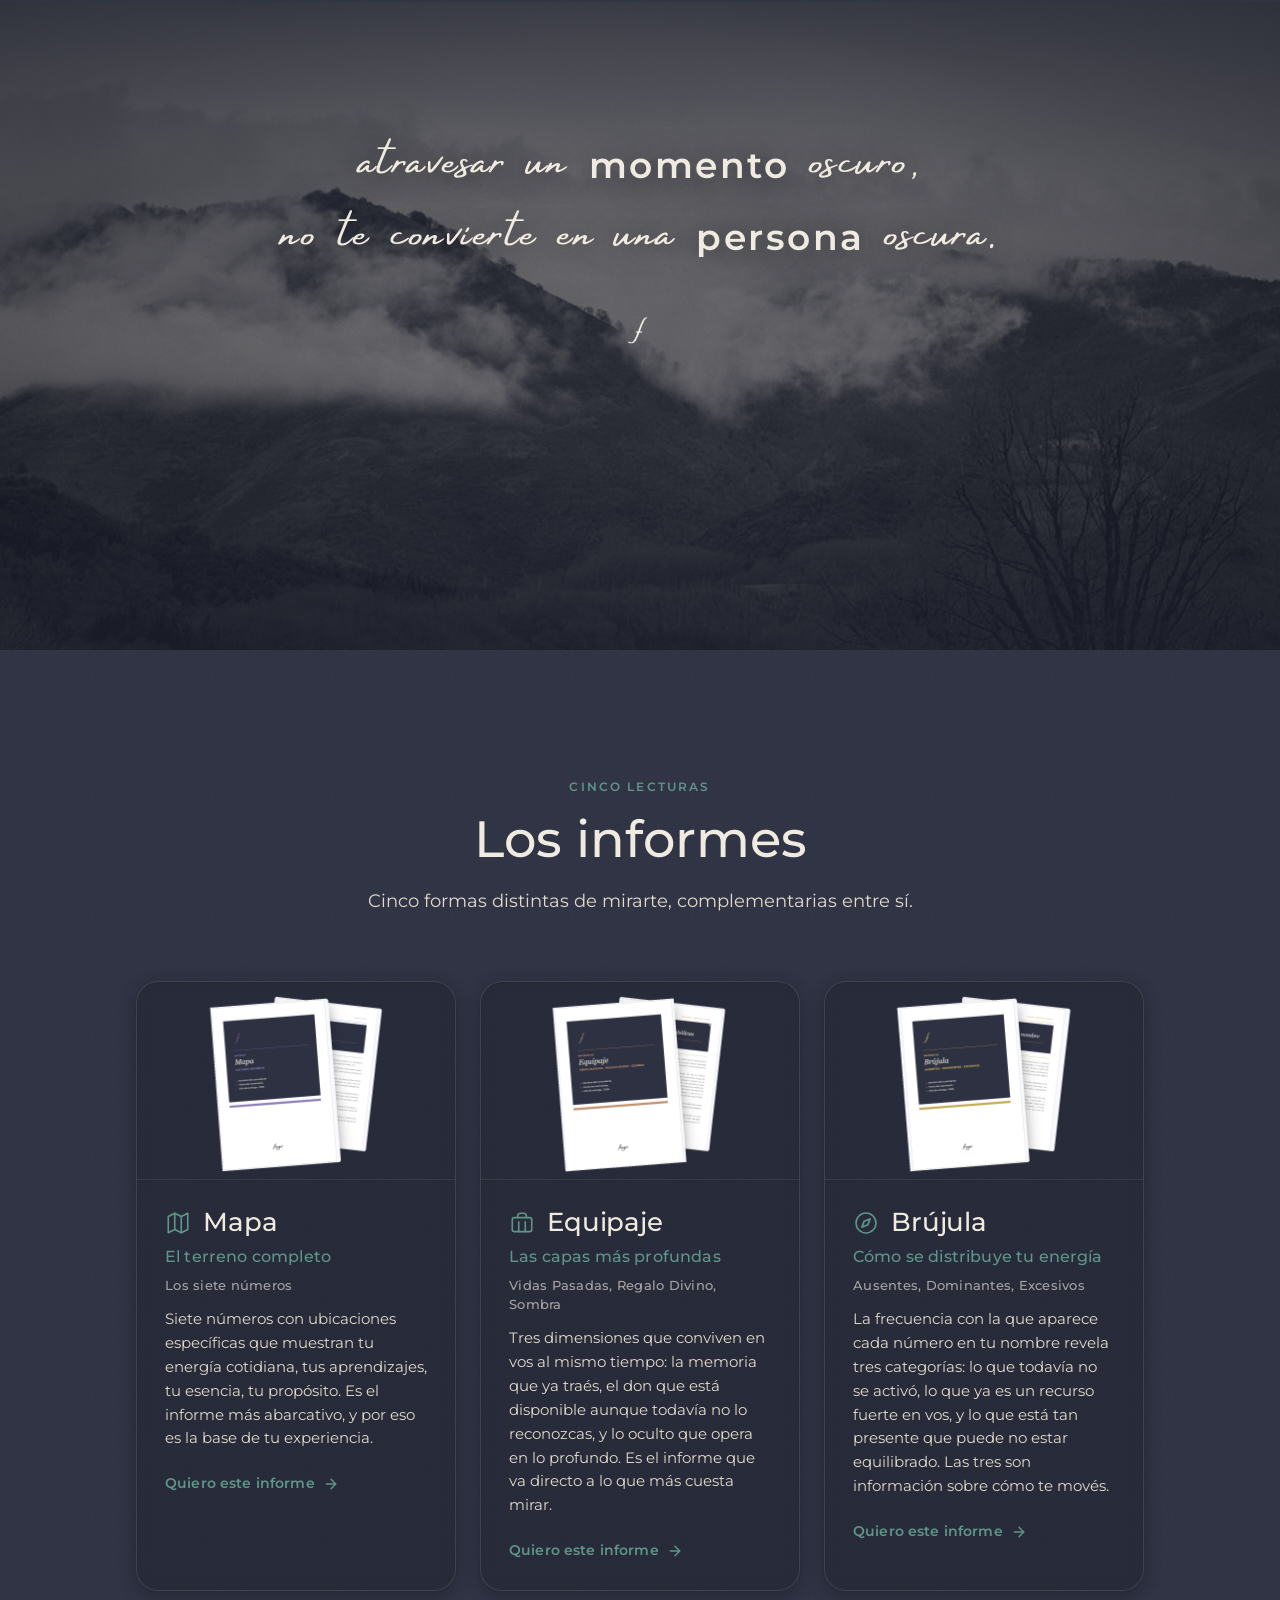
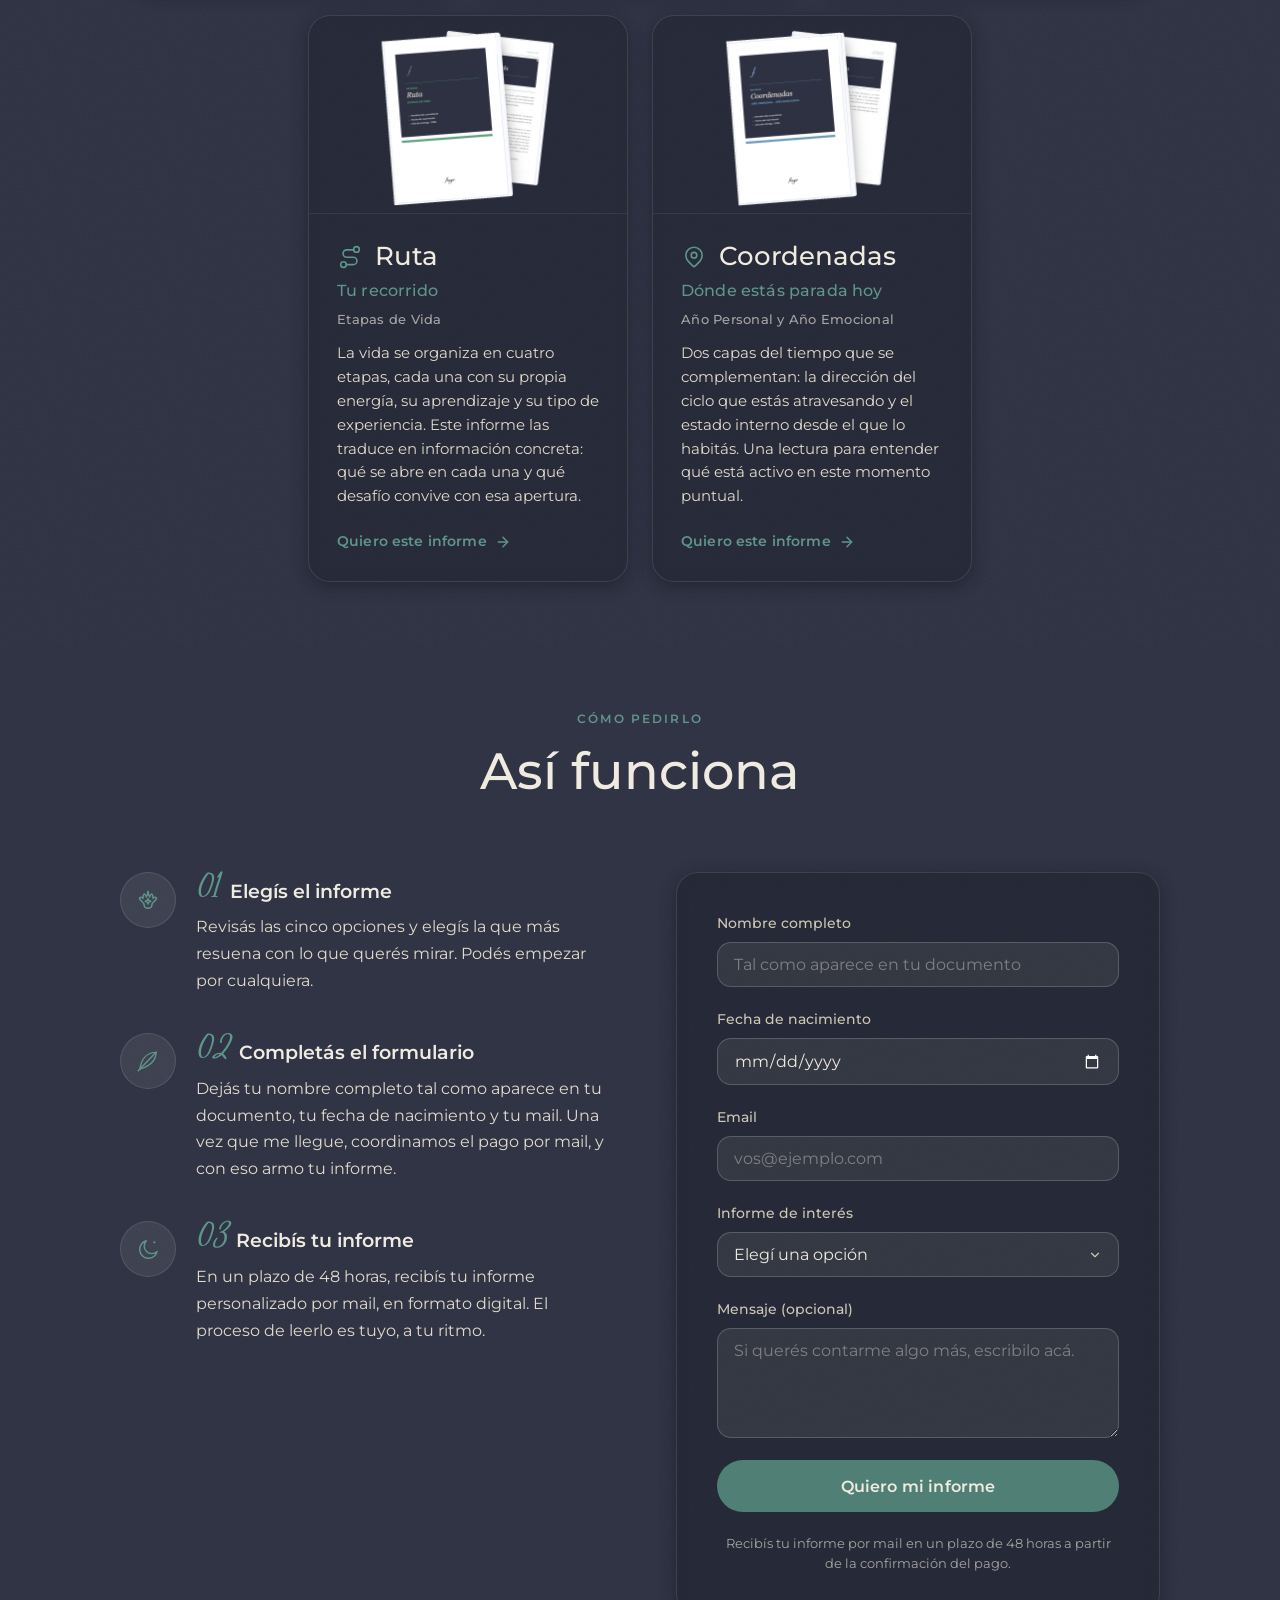
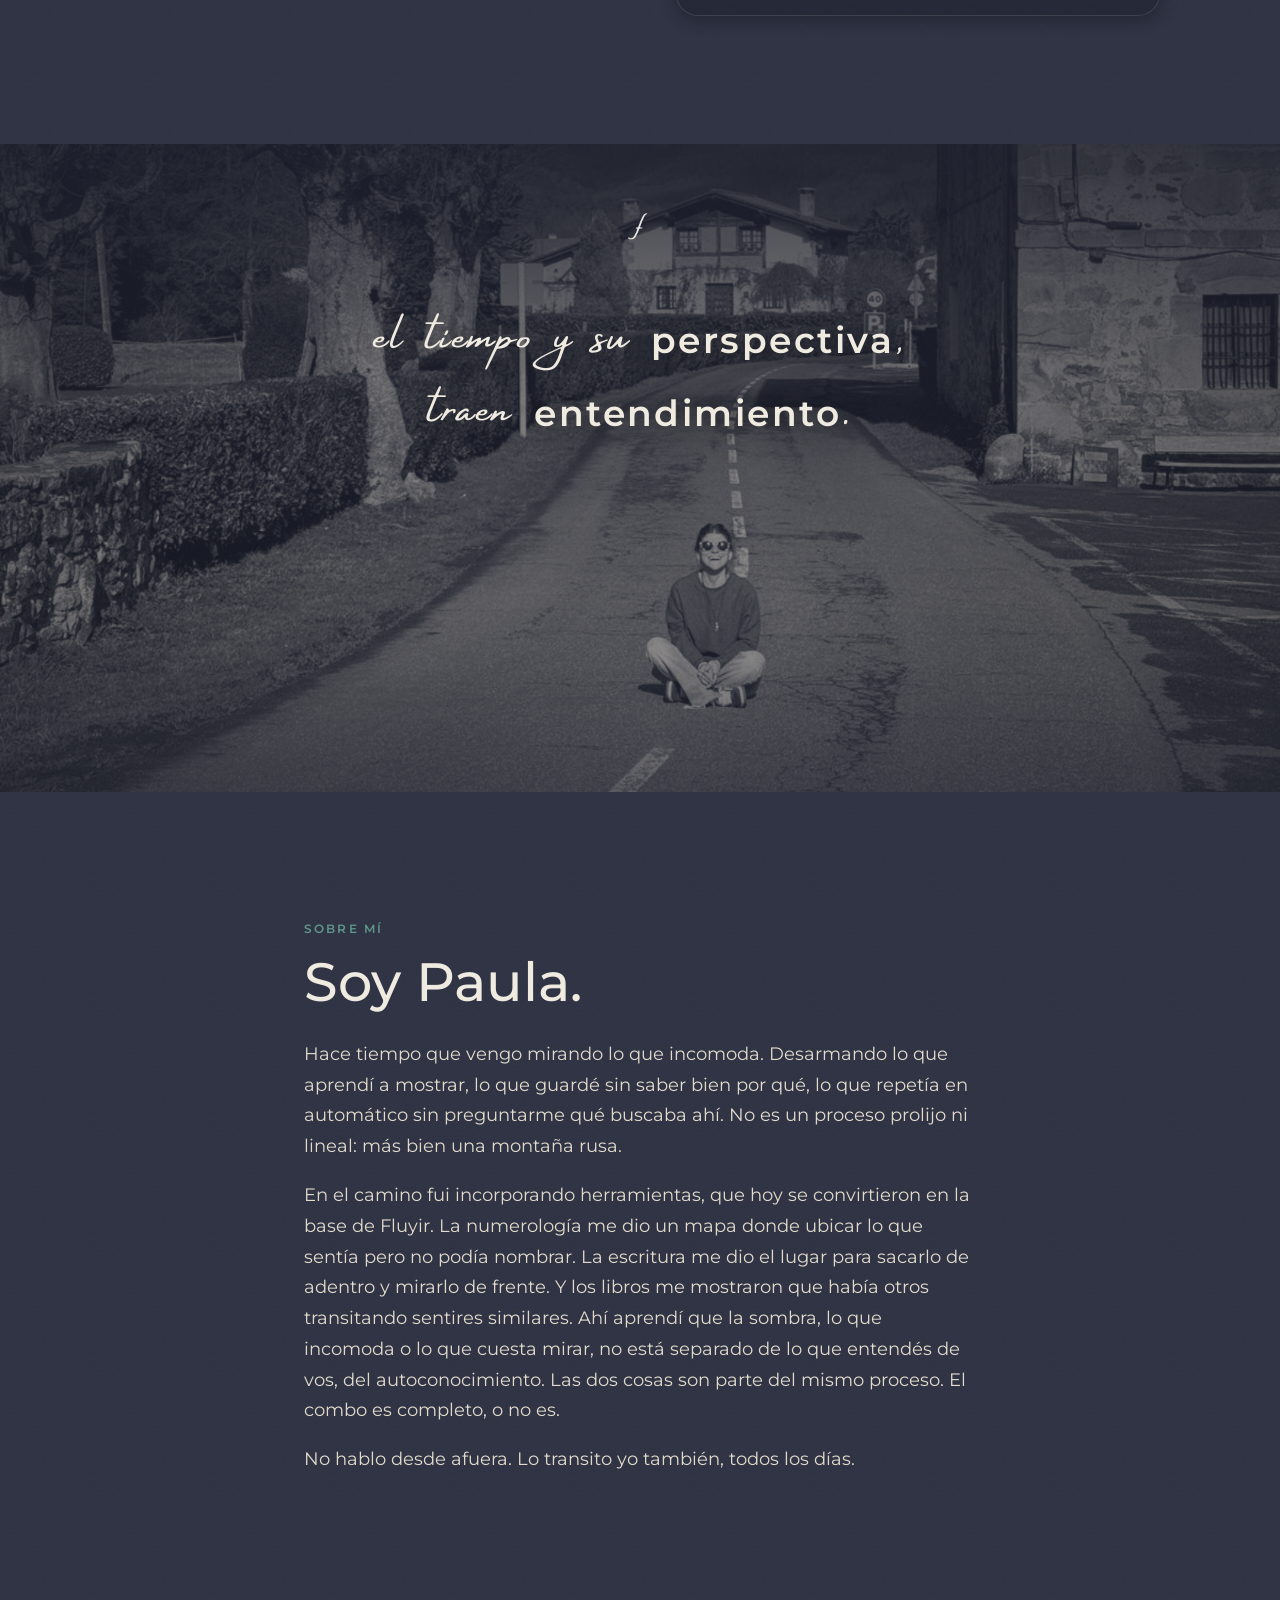
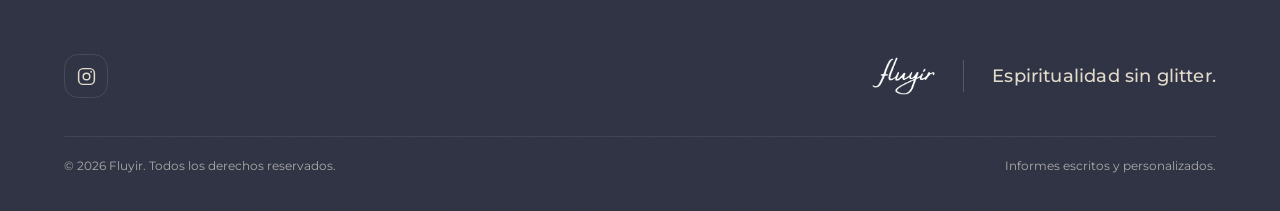
==== commit 7e78158f: "Reorder subtitles in cards and hero, update Equipaje copy" ====
--- a/index.html
+++ b/index.html
@@ -355,8 +355,8 @@
               </span>
               <h3 style="font-family:var(--font-body); font-weight:500; font-size:clamp(1.32rem,3vw,1.65rem); line-height:1.08; letter-spacing:-0.005em; color:var(--cream); margin:0;">Mapa</h3>
             </div>
-            <span style="display:block; font-family:var(--font-body); font-size:0.8rem; font-weight:500; letter-spacing:0.02em; color:var(--cream-a64); margin-top:8px;">Los siete números</span>
-            <span style="display:block; font-family:var(--font-body); font-size:0.9rem; font-weight:500; letter-spacing:0.01em; color:var(--glow); margin-top:11px;">El terreno completo</span>
+            <span style="display:block; font-family:var(--font-body); font-size:1rem; font-weight:500; letter-spacing:0.01em; color:var(--glow); margin-top:8px;">El terreno completo</span>
+            <span style="display:block; font-family:var(--font-body); font-size:0.8rem; font-weight:500; letter-spacing:0.02em; color:var(--cream-a64); margin-top:7px;">Los siete números</span>
             <p style="font-size:0.92rem; line-height:1.62; color:var(--cream-200); margin:13px 0 0;">Siete números con ubicaciones específicas que muestran tu energía cotidiana, tus aprendizajes, tu esencia, tu propósito. Es el informe más abarcativo, y por eso es la base de tu experiencia.</p>
             <a href="informe.html?slug=mapa-numerico" data-informe="Mapa" class="fl-ver-informe" style="display:inline-flex; align-items:center; gap:8px; margin-top:22px; text-decoration:none; font-family:var(--font-body); font-size:0.9rem; font-weight:600; color:var(--link); letter-spacing:0.01em;">
               <span>Quiero este informe</span>
@@ -389,9 +389,9 @@
               </span>
               <h3 style="font-family:var(--font-body); font-weight:500; font-size:clamp(1.32rem,3vw,1.65rem); line-height:1.08; letter-spacing:-0.005em; color:var(--cream); margin:0;">Equipaje</h3>
             </div>
-            <span style="display:block; font-family:var(--font-body); font-size:0.8rem; font-weight:500; letter-spacing:0.02em; color:var(--cream-a64); margin-top:8px;">Vidas Pasadas, Regalo Divino, Sombra</span>
-            <span style="display:block; font-family:var(--font-body); font-size:0.9rem; font-weight:500; letter-spacing:0.01em; color:var(--glow); margin-top:11px;">Las capas más profundas</span>
-            <p style="font-size:0.92rem; line-height:1.62; color:var(--cream-200); margin:13px 0 0;">Tres dimensiones que conviven en vos al mismo tiempo: la memoria que ya traés, el don que está disponible aunque todavía no lo reconozcas del todo, y lo que tapaste porque en algún momento fue mejor no mostrarlo. Es el informe que va directo a lo que más cuesta mirar.</p>
+            <span style="display:block; font-family:var(--font-body); font-size:1rem; font-weight:500; letter-spacing:0.01em; color:var(--glow); margin-top:8px;">Las capas más profundas</span>
+            <span style="display:block; font-family:var(--font-body); font-size:0.8rem; font-weight:500; letter-spacing:0.02em; color:var(--cream-a64); margin-top:7px;">Vidas Pasadas, Regalo Divino, Sombra</span>
+            <p style="font-size:0.92rem; line-height:1.62; color:var(--cream-200); margin:13px 0 0;">Tres dimensiones que conviven en vos al mismo tiempo: la memoria que ya traés, el don que está disponible aunque todavía no lo reconozcas, y lo oculto que opera en lo profundo. Es el informe que va directo a lo que más cuesta mirar.</p>
             <a href="informe.html?slug=vidas-pasadas" data-informe="Equipaje" class="fl-ver-informe" style="display:inline-flex; align-items:center; gap:8px; margin-top:22px; text-decoration:none; font-family:var(--font-body); font-size:0.9rem; font-weight:600; color:var(--link); letter-spacing:0.01em;">
               <span>Quiero este informe</span>
               <svg width="16" height="16" viewBox="0 0 24 24" fill="none" stroke="currentColor" stroke-width="2.2" stroke-linecap="round" stroke-linejoin="round"><line x1="5" y1="12" x2="19" y2="12"></line><polyline points="12 5 19 12 12 19"></polyline></svg>
@@ -423,8 +423,8 @@
               </span>
               <h3 style="font-family:var(--font-body); font-weight:500; font-size:clamp(1.32rem,3vw,1.65rem); line-height:1.08; letter-spacing:-0.005em; color:var(--cream); margin:0;">Brújula</h3>
             </div>
-            <span style="display:block; font-family:var(--font-body); font-size:0.8rem; font-weight:500; letter-spacing:0.02em; color:var(--cream-a64); margin-top:8px;">Ausentes, Dominantes, Excesivos</span>
-            <span style="display:block; font-family:var(--font-body); font-size:0.9rem; font-weight:500; letter-spacing:0.01em; color:var(--glow); margin-top:11px;">Cómo se distribuye tu energía</span>
+            <span style="display:block; font-family:var(--font-body); font-size:1rem; font-weight:500; letter-spacing:0.01em; color:var(--glow); margin-top:8px;">Cómo se distribuye tu energía</span>
+            <span style="display:block; font-family:var(--font-body); font-size:0.8rem; font-weight:500; letter-spacing:0.02em; color:var(--cream-a64); margin-top:7px;">Ausentes, Dominantes, Excesivos</span>
             <p style="font-size:0.92rem; line-height:1.62; color:var(--cream-200); margin:13px 0 0;">La frecuencia con la que aparece cada número en tu nombre revela tres categorías: lo que todavía no se activó, lo que ya es un recurso fuerte en vos, y lo que está tan presente que puede no estar equilibrado. Las tres son información sobre cómo te movés.</p>
             <a href="informe.html?slug=grilla" data-informe="Brújula" class="fl-ver-informe" style="display:inline-flex; align-items:center; gap:8px; margin-top:22px; text-decoration:none; font-family:var(--font-body); font-size:0.9rem; font-weight:600; color:var(--link); letter-spacing:0.01em;">
               <span>Quiero este informe</span>
@@ -457,8 +457,8 @@
               </span>
               <h3 style="font-family:var(--font-body); font-weight:500; font-size:clamp(1.32rem,3vw,1.65rem); line-height:1.08; letter-spacing:-0.005em; color:var(--cream); margin:0;">Ruta</h3>
             </div>
-            <span style="display:block; font-family:var(--font-body); font-size:0.8rem; font-weight:500; letter-spacing:0.02em; color:var(--cream-a64); margin-top:8px;">Etapas de Vida</span>
-            <span style="display:block; font-family:var(--font-body); font-size:0.9rem; font-weight:500; letter-spacing:0.01em; color:var(--glow); margin-top:11px;">Tu recorrido</span>
+            <span style="display:block; font-family:var(--font-body); font-size:1rem; font-weight:500; letter-spacing:0.01em; color:var(--glow); margin-top:8px;">Tu recorrido</span>
+            <span style="display:block; font-family:var(--font-body); font-size:0.8rem; font-weight:500; letter-spacing:0.02em; color:var(--cream-a64); margin-top:7px;">Etapas de Vida</span>
             <p style="font-size:0.92rem; line-height:1.62; color:var(--cream-200); margin:13px 0 0;">La vida se organiza en cuatro etapas, cada una con su propia energía, su aprendizaje y su tipo de experiencia. Este informe las traduce en información concreta: qué se abre en cada una y qué desafío convive con esa apertura.</p>
             <a href="informe.html?slug=etapas-de-vida" data-informe="Ruta" class="fl-ver-informe" style="display:inline-flex; align-items:center; gap:8px; margin-top:22px; text-decoration:none; font-family:var(--font-body); font-size:0.9rem; font-weight:600; color:var(--link); letter-spacing:0.01em;">
               <span>Quiero este informe</span>
@@ -491,8 +491,8 @@
               </span>
               <h3 style="font-family:var(--font-body); font-weight:500; font-size:clamp(1.32rem,3vw,1.65rem); line-height:1.08; letter-spacing:-0.005em; color:var(--cream); margin:0;">Coordenadas</h3>
             </div>
-            <span style="display:block; font-family:var(--font-body); font-size:0.8rem; font-weight:500; letter-spacing:0.02em; color:var(--cream-a64); margin-top:8px;">Año Personal y Año Emocional</span>
-            <span style="display:block; font-family:var(--font-body); font-size:0.9rem; font-weight:500; letter-spacing:0.01em; color:var(--glow); margin-top:11px;">Dónde estás parada hoy</span>
+            <span style="display:block; font-family:var(--font-body); font-size:1rem; font-weight:500; letter-spacing:0.01em; color:var(--glow); margin-top:8px;">Dónde estás parada hoy</span>
+            <span style="display:block; font-family:var(--font-body); font-size:0.8rem; font-weight:500; letter-spacing:0.02em; color:var(--cream-a64); margin-top:7px;">Año Personal y Año Emocional</span>
             <p style="font-size:0.92rem; line-height:1.62; color:var(--cream-200); margin:13px 0 0;">Dos capas del tiempo que se complementan: la dirección del ciclo que estás atravesando y el estado interno desde el que lo habitás. Una lectura para entender qué está activo en este momento puntual.</p>
             <a href="informe.html?slug=ano-personal" data-informe="Coordenadas" class="fl-ver-informe" style="display:inline-flex; align-items:center; gap:8px; margin-top:22px; text-decoration:none; font-family:var(--font-body); font-size:0.9rem; font-weight:600; color:var(--link); letter-spacing:0.01em;">
               <span>Quiero este informe</span>
